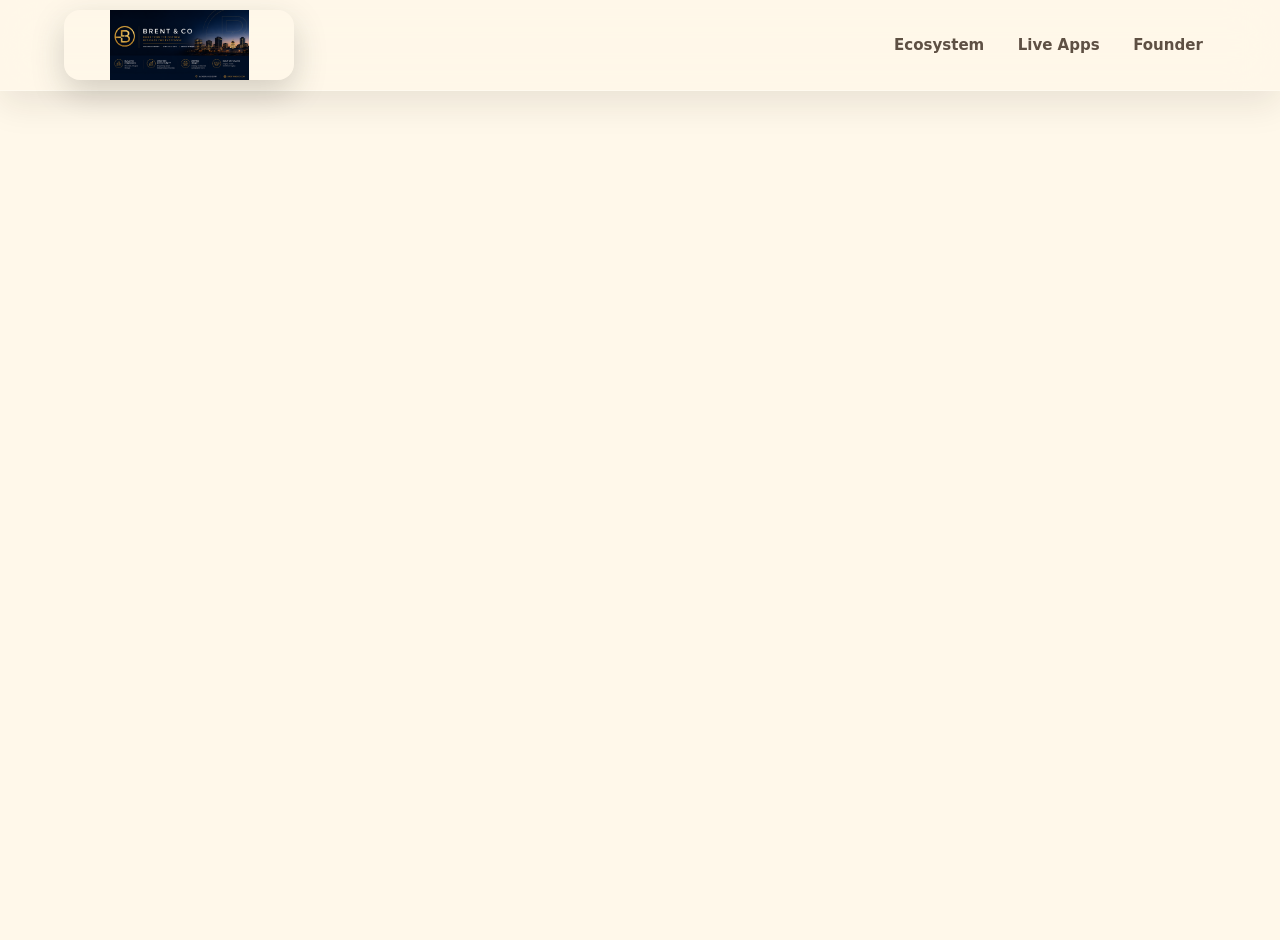
==== about.html @ 450861a6 "Add founder about page" ====
<!doctype html>
<html lang="en">
  <head>
    <meta charset="UTF-8" />
    <meta name="viewport" content="width=device-width, initial-scale=1.0" />
    <title>About Shalanda Brent | Brent & Co.</title>
    <meta name="description" content="Meet Shalanda Brent, Founder and CEO of Brent & Co." />
    <meta name="theme-color" content="#071426" />
    <link rel="icon" type="image/png" href="assets/brent-co-icon-192.png" />
    <link rel="apple-touch-icon" href="assets/brent-co-icon-192.png" />
    <link rel="stylesheet" href="styles.css" />
  </head>
  <body>
    <header class="site-header">
      <a class="brand" href="index.html#home" aria-label="Brent and Co home">
        <img src="assets/brent-co-horizontal.png" alt="Brent & Co." />
      </a>
      <nav aria-label="Main navigation">
        <a href="index.html#ecosystem">Ecosystem</a>
        <a href="index.html#apps">Live Apps</a>
        <a href="about.html#about-founder">Founder</a>
      </nav>
    </header>

    <main class="about-page">
      <section class="founder-profile reveal" id="about-founder" aria-labelledby="founder-title">
        <div class="founder-mark">
          <img src="assets/founder-shalanda-brent.png" alt="Shalanda Brent, Founder and CEO of Brent & Co." />
        </div>
        <div class="founder-copy">
          <p class="eyebrow">Founder &amp; CEO, Brent &amp; Co</p>
          <h2 id="founder-title">Shalanda Brent</h2>
          <h3>Veteran. Builder. Designer. Founder.</h3>
          <p>Shalanda Brent is a U.S. Army veteran, software developer, UX designer, and founder of Brent &amp; Co. She builds digital platforms that connect people to opportunity, creativity, and community through workforce development, music technology, and culinary education.</p>
          <p>Shalanda Brent is the founder and CEO of Brent &amp; Co, a venture studio focused on building practical technology that improves lives. A veteran, software developer, UX designer, and entrepreneur, she created Find The Beat, Let’s Cook Y’all, and Second Chance Careers to help people connect, create, learn, and grow. Her work combines technology, community, and real-world problem solving to create platforms that serve everyday people.</p>
          <blockquote>I built Brent &amp; Co because I know what it feels like to start over, rebuild, and create something from the ground up. These platforms were created for real people with real needs — people looking for work, people looking for creative connection, and people looking for community. I didn’t wait for permission. I built it. Now I’m focused on making sure it reaches the people it was built for.</blockquote>
          <div class="founder-badges" aria-label="Founder badges">
            <span>Founder</span>
            <span>Brent &amp; Co</span>
            <span>Verified</span>
          </div>
          <div class="founder-contact-list">
            <a href="mailto:shalanda.brent@gmail.com">shalanda.brent@gmail.com</a>
          </div>
        </div>
      </section>
    </main>
  </body>
</html>
---- styles.css ----
:root {
  --ink: #2c1a10;
  --cream: #fff7e8;
  --paper: rgba(255, 253, 247, 0.82);
  --muted: #78614c;
  --gold: #efbd5a;
  --orange: #f28a2e;
  --green: #2d8f69;
  --blue: #4e8fd7;
  --shadow: 0 28px 80px rgba(44, 26, 16, 0.18);
  --soft-shadow: 0 16px 42px rgba(44, 26, 16, 0.12);
  --radius: 34px;
}

* { box-sizing: border-box; }

html { scroll-behavior: smooth; }

body {
  margin: 0;
  min-width: 320px;
  overflow-x: hidden;
  color: var(--ink);
  background: #fff8ea;
  font-family: Inter, ui-sans-serif, system-ui, -apple-system, BlinkMacSystemFont, "Segoe UI", sans-serif;
}

a { color: inherit; text-decoration: none; }
img { display: block; max-width: 100%; }

.site-header {
  position: fixed;
  inset: 0 0 auto;
  z-index: 50;
  display: flex;
  align-items: center;
  justify-content: space-between;
  gap: 1rem;
  padding: 0.65rem clamp(1rem, 5vw, 4.5rem);
  background: rgba(255, 247, 232, 0.62);
  border-bottom: 1px solid rgba(255, 255, 255, 0.22);
  box-shadow: 0 12px 36px rgba(44, 26, 16, 0.1);
  backdrop-filter: blur(24px);
}

.brand {
  width: clamp(9.5rem, 18vw, 15.5rem);
  display: inline-flex;
  align-items: center;
}

.brand img {
  width: 100%;
  max-height: 4.35rem;
  object-fit: contain;
  border-radius: 16px;
  box-shadow: 0 12px 34px rgba(0, 0, 0, 0.18);
}

nav {
  display: flex;
  flex-wrap: wrap;
  justify-content: flex-end;
  gap: 0.45rem;
}

nav a {
  position: relative;
  padding: 0.58rem 0.82rem;
  border-radius: 999px;
  color: rgba(44, 26, 16, 0.76);
  font-size: 0.94rem;
  font-weight: 850;
  transition: color 180ms ease, background 180ms ease, transform 180ms ease;
}

nav a::after {
  content: "";
  position: absolute;
  left: 0.9rem;
  right: 0.9rem;
  bottom: 0.45rem;
  height: 2px;
  border-radius: 99px;
  background: var(--orange);
  transform: scaleX(0);
  transform-origin: left;
  transition: transform 180ms ease;
}

nav a:hover {
  color: var(--ink);
  background: rgba(255, 255, 255, 0.64);
  transform: translateY(-1px);
}

nav a:hover::after { transform: scaleX(1); }

.cinematic {
  min-height: 0;
  position: relative;
  isolation: isolate;
  display: grid;
  grid-template-columns: minmax(0, 0.86fr) minmax(20rem, 0.9fr);
  gap: clamp(1rem, 3vw, 2.4rem);
  align-items: center;
  margin: 1rem clamp(0.8rem, 3vw, 2.1rem) 0;
  padding: clamp(5.2rem, 8vw, 6.1rem) clamp(1rem, 4.4vw, 4.8rem) clamp(2rem, 5vw, 3.3rem);
  overflow: hidden;
  border: 1px solid rgba(255, 247, 232, 0.18);
  border-radius: 0 0 38px 38px;
  background:
    radial-gradient(circle at 18% 28%, rgba(239, 189, 90, 0.24), transparent 18rem),
    radial-gradient(circle at 72% 42%, rgba(255, 247, 232, 0.16), transparent 15rem),
    linear-gradient(125deg, #32170e 0%, #3a1730 38%, #113f22 100%);
  color: var(--cream);
  box-shadow: 0 26px 80px rgba(44, 26, 16, 0.24);
}

.ambient {
  position: absolute;
  width: 34rem;
  aspect-ratio: 1;
  z-index: -2;
  border-radius: 50%;
  filter: blur(26px);
  opacity: 0.62;
  animation: drift 14s ease-in-out infinite alternate;
}

.ambient-one {
  left: -12rem;
  top: 12%;
  background: radial-gradient(circle, rgba(242, 138, 46, 0.52), transparent 62%);
}

.ambient-two {
  right: -11rem;
  bottom: 4%;
  background: radial-gradient(circle, rgba(78, 143, 215, 0.42), transparent 62%);
  animation-delay: -5s;
}

.particle-field span {
  position: absolute;
  width: 0.42rem;
  aspect-ratio: 1;
  border-radius: 50%;
  background: rgba(255, 247, 232, 0.52);
  box-shadow: 0 0 24px rgba(255, 221, 150, 0.8);
  animation: particle 9s ease-in-out infinite;
}

.particle-field span:nth-child(1) { left: 18%; top: 30%; }
.particle-field span:nth-child(2) { left: 42%; top: 18%; animation-delay: -2s; }
.particle-field span:nth-child(3) { left: 78%; top: 28%; animation-delay: -4s; }
.particle-field span:nth-child(4) { left: 61%; top: 72%; animation-delay: -6s; }
.particle-field span:nth-child(5) { left: 25%; top: 82%; animation-delay: -1s; }

.logo-orbit {
  width: 4.35rem;
  flex: 0 0 auto;
  padding: 0.38rem;
  border: 1px solid rgba(255, 247, 232, 0.26);
  border-radius: 22px;
  background: rgba(255, 247, 232, 0.2);
  box-shadow: 0 18px 44px rgba(0, 0, 0, 0.2);
  animation: breathe 5s ease-in-out infinite;
}

.logo-orbit img {
  width: 100%;
  aspect-ratio: 1;
  object-fit: cover;
  border-radius: 18px;
}

.hero-kicker {
  display: flex;
  align-items: center;
  gap: 0.9rem;
  margin-bottom: 1.1rem;
}

.hero-kicker .eyebrow {
  margin-bottom: 0.25rem;
}

.hero-kicker span {
  display: block;
  color: rgba(255, 247, 232, 0.72);
  font-size: 0.94rem;
  font-weight: 850;
}

.hero-brand-lockup {
  width: min(100%, 36rem);
  margin: 0 0 1rem;
  border: 1px solid rgba(239, 189, 90, 0.24);
  border-radius: 24px;
  box-shadow: 0 24px 70px rgba(0, 0, 0, 0.26);
}

.banner-message {
  width: min(100%, 28rem);
  display: flex;
  align-items: center;
  gap: 0.75rem;
  margin-bottom: 1rem;
  padding: 0.62rem 0.76rem;
  border: 1px solid rgba(255, 247, 232, 0.17);
  border-radius: 22px;
  background: rgba(255, 247, 232, 0.1);
  box-shadow: inset 0 1px 0 rgba(255, 255, 255, 0.14);
}

.banner-message img {
  width: 2.45rem;
  aspect-ratio: 1;
  object-fit: cover;
  border-radius: 14px;
}

.banner-message p {
  margin: 0;
  color: rgba(255, 247, 232, 0.86);
  font-family: Georgia, "Times New Roman", serif;
  font-size: 1.12rem;
}

.eyebrow {
  margin: 0 0 0.8rem;
  color: var(--gold);
  font-size: 0.76rem;
  font-weight: 950;
  letter-spacing: 0.16em;
  text-transform: uppercase;
}

h1, h2, h3 {
  margin: 0;
  font-family: Georgia, "Times New Roman", serif;
  font-weight: 400;
  letter-spacing: 0;
}

h1 {
  max-width: 690px;
  font-size: clamp(2.35rem, 4.1vw, 4.15rem);
  line-height: 0.96;
}

h2 {
  font-size: clamp(2.55rem, 4.4vw, 3.55rem);
  line-height: 0.98;
}

.hero-story > p:not(.eyebrow),
.chapter-copy p,
.river-copy p,
.section-heading p {
  color: rgba(255, 247, 232, 0.78);
  line-height: 1.62;
}

.hero-story > p:not(.eyebrow) {
  max-width: 34rem;
  margin: 0.85rem 0 0;
  font-size: 1.08rem;
}

.actions {
  display: flex;
  flex-wrap: wrap;
  gap: 0.85rem;
  margin-top: 1.6rem;
}

.button {
  min-height: 3.05rem;
  display: inline-flex;
  align-items: center;
  justify-content: center;
  padding: 0 1.15rem;
  border: 1px solid rgba(255, 255, 255, 0.14);
  border-radius: 999px;
  background: linear-gradient(180deg, #ffd979, #f0ad46);
  color: var(--ink);
  font-weight: 900;
  box-shadow: 0 14px 34px rgba(239, 173, 70, 0.24);
  transition: transform 180ms ease, box-shadow 180ms ease, background 180ms ease;
}

.button.secondary {
  background: rgba(255, 247, 232, 0.12);
  color: var(--cream);
  box-shadow: none;
}

.button:hover {
  transform: translateY(-2px);
  box-shadow: 0 18px 44px rgba(239, 173, 70, 0.28);
}

.hero-previews {
  min-height: 0;
  display: grid;
  grid-template-columns: repeat(2, minmax(0, 1fr));
  gap: 0.8rem;
  position: relative;
}

.preview-card {
  position: relative;
  width: 100%;
  min-height: 11.25rem;
  display: grid;
  align-content: start;
  padding: 0.82rem;
  border: 1px solid rgba(255, 247, 232, 0.16);
  border-radius: 26px;
  background: rgba(255, 247, 232, 0.12);
  background-position: center;
  background-size: cover;
  box-shadow: 0 18px 48px rgba(0, 0, 0, 0.2);
  backdrop-filter: blur(22px);
  overflow: hidden;
  transition: transform 180ms ease, box-shadow 180ms ease;
}

.preview-card::before {
  content: "";
  position: absolute;
  inset: 0;
  background:
    linear-gradient(180deg, rgba(44, 26, 16, 0.4), rgba(44, 26, 16, 0.78)),
    var(--preview-image);
  background-position: center;
  background-size: cover;
  z-index: -1;
  transform: scale(1.03);
}

.preview-card:hover {
  transform: translateY(-6px) scale(1.01);
  box-shadow: 0 34px 86px rgba(0, 0, 0, 0.3);
}

.preview-card img {
  position: relative;
  width: 3.55rem;
  height: 3.55rem;
  object-fit: cover;
  border: 6px solid rgba(255, 247, 232, 0.8);
  border-radius: 20px;
  background: var(--cream);
}

.preview-card span {
  position: relative;
  display: block;
  margin-top: 0.75rem;
  color: var(--gold);
  font-size: 0.74rem;
  font-weight: 950;
  letter-spacing: 0.12em;
  text-transform: uppercase;
}

.preview-card strong {
  position: relative;
  display: block;
  margin-top: 0.35rem;
  font-family: Georgia, "Times New Roman", serif;
  font-size: 1.32rem;
  font-weight: 400;
}

.preview-card p {
  position: relative;
  margin: 0.45rem 0 0;
  color: rgba(255, 247, 232, 0.78);
  font-size: 0.84rem;
  line-height: 1.5;
}

.preview-card em {
  position: relative;
  align-self: end;
  margin-top: 0.75rem;
  color: var(--cream);
  font-size: 0.78rem;
  font-style: normal;
  font-weight: 950;
}

.preview-ftb,
.preview-cook,
.preview-career {
  inset: auto;
}

.preview-ftb { --preview-image: url("assets/editorial-music-collab.jpg"); }
.preview-cook { --preview-image: url("assets/editorial-cooking-hero.jpg"); }
.preview-career { --preview-image: url("assets/editorial-career-support.jpg"); }

.brand-showcase-card {
  grid-column: 1 / -1;
  display: grid;
  place-items: center;
  padding: 1rem;
  border: 1px solid rgba(239, 189, 90, 0.24);
  border-radius: 30px;
  background:
    radial-gradient(circle at 50% 20%, rgba(239, 189, 90, 0.18), transparent 16rem),
    rgba(2, 17, 35, 0.62);
  box-shadow: 0 24px 70px rgba(0, 0, 0, 0.26);
}

.brand-showcase-card img {
  width: min(100%, 22rem);
  max-height: 14rem;
  object-fit: contain;
  border-radius: 24px;
}

.scroll-cue {
  position: absolute;
  left: 50%;
  bottom: 0.85rem;
  display: inline-flex;
  align-items: center;
  gap: 0.55rem;
  transform: translateX(-50%);
  color: rgba(255, 247, 232, 0.72);
  font-size: 0.86rem;
  font-weight: 800;
}

.scroll-cue span {
  width: 0.72rem;
  height: 1.8rem;
  border: 1px solid rgba(255, 247, 232, 0.5);
  border-radius: 999px;
}

.chapter,
.ecosystem-river,
.live-apps {
  position: relative;
  padding: 5rem clamp(1rem, 6vw, 6rem);
}

.find-chapter {
  display: grid;
  grid-template-columns: minmax(0, 0.86fr) minmax(18rem, 0.74fr);
  gap: clamp(2rem, 6vw, 5rem);
  align-items: center;
  background:
    radial-gradient(circle at 78% 28%, rgba(242, 138, 46, 0.22), transparent 20rem),
    linear-gradient(135deg, #130e0b, #2b160f 54%, #51210e);
  color: var(--cream);
}

.find-chapter::before,
.ecosystem-river::before,
.live-apps::before {
  content: "";
  position: absolute;
  inset: -3rem 0 auto;
  height: 7rem;
  border-radius: 0 0 50% 50%;
  background: inherit;
  z-index: 0;
  pointer-events: none;
}

.chapter-copy,
.music-visual,
.river-panel,
.section-heading,
.app-links {
  position: relative;
  z-index: 1;
}

.music-visual {
  min-height: 26rem;
}

.artist-card {
  position: absolute;
  border: 1px solid rgba(255, 247, 232, 0.14);
  border-radius: 30px;
  background: rgba(255, 247, 232, 0.1);
  box-shadow: 0 24px 70px rgba(0, 0, 0, 0.28);
  backdrop-filter: blur(20px);
}

.artist-card.main {
  width: min(22rem, 88vw);
  padding: 1.2rem;
  left: 8%;
  top: 2rem;
}

.artist-card.main img {
  width: 5rem;
  border-radius: 20px;
  background: var(--cream);
}

.artist-card.main strong,
.artist-card.main span {
  display: block;
  margin-top: 0.8rem;
}

.artist-card.main strong {
  font-family: Georgia, "Times New Roman", serif;
  font-size: 2rem;
  font-weight: 400;
}

.artist-card.small {
  padding: 0.8rem 1rem;
  color: var(--cream);
  font-weight: 850;
}

.artist-card.one { right: 5%; top: 1rem; }
.artist-card.two { right: 16%; bottom: 4rem; }

.waveform {
  position: absolute;
  left: 2rem;
  right: 2rem;
  bottom: 1rem;
  display: flex;
  align-items: end;
  gap: 0.55rem;
  height: 5rem;
}

.waveform i {
  width: 100%;
  border-radius: 999px;
  background: linear-gradient(180deg, #ffbc68, #f28a2e);
  animation: equalize 1.8s ease-in-out infinite alternate;
}

.waveform i:nth-child(1) { height: 38%; }
.waveform i:nth-child(2) { height: 70%; animation-delay: -0.4s; }
.waveform i:nth-child(3) { height: 48%; animation-delay: -0.9s; }
.waveform i:nth-child(4) { height: 86%; animation-delay: -0.2s; }
.waveform i:nth-child(5) { height: 56%; animation-delay: -0.7s; }
.waveform i:nth-child(6) { height: 76%; animation-delay: -1.1s; }
.waveform i:nth-child(7) { height: 42%; animation-delay: -0.5s; }

.ecosystem-river {
  display: grid;
  gap: 2rem;
  background: #fff8ea;
}

.river-panel {
  min-height: 26rem;
  display: grid;
  grid-template-columns: minmax(0, 0.8fr) minmax(18rem, 0.72fr);
  gap: clamp(1.5rem, 5vw, 4rem);
  align-items: center;
  padding: clamp(1.3rem, 4vw, 3.25rem);
  border-radius: 42px;
  box-shadow: var(--shadow);
  overflow: hidden;
}

.river-panel:nth-child(even) {
  grid-template-columns: minmax(18rem, 0.72fr) minmax(0, 0.8fr);
}

.river-copy p {
  color: rgba(44, 26, 16, 0.72);
}

.cook-panel {
  background:
    radial-gradient(circle at 78% 22%, rgba(239, 189, 90, 0.32), transparent 20rem),
    linear-gradient(135deg, #fff3cb, #fffdf7);
}

.career-panel {
  background:
    radial-gradient(circle at 20% 22%, rgba(78, 143, 215, 0.22), transparent 18rem),
    linear-gradient(135deg, #ecf9f2, #f8fff8);
}

.recipe-float,
.roadmap,
.compass-visual {
  border: 1px solid rgba(255, 255, 255, 0.72);
  border-radius: 34px;
  background: rgba(255, 255, 255, 0.62);
  box-shadow: var(--soft-shadow);
}

.recipe-float {
  display: grid;
  gap: 0.8rem;
  padding: 1rem;
  transform: rotate(2deg);
}

.recipe-float img {
  width: 100%;
  aspect-ratio: 16 / 10;
  object-fit: cover;
  border-radius: 24px;
}

.recipe-float strong {
  font-family: Georgia, "Times New Roman", serif;
  font-size: 2rem;
  font-weight: 400;
}

.roadmap {
  display: grid;
  gap: 0.75rem;
  padding: 1rem;
}

.roadmap span {
  padding: 1rem;
  border-radius: 18px;
  background: rgba(45, 143, 105, 0.1);
  font-weight: 900;
}

.roadmap .done {
  background: rgba(45, 143, 105, 0.22);
}

.compass-visual {
  position: relative;
  min-height: 20rem;
  display: grid;
  place-items: center;
  border-radius: 50%;
}

.compass-visual img {
  width: 9rem;
  aspect-ratio: 1;
  object-fit: cover;
  border: 8px solid rgba(255, 255, 255, 0.8);
  border-radius: 50%;
}

.compass-visual span {
  position: absolute;
  color: #244563;
  font-weight: 950;
}

.compass-visual span:nth-of-type(1) { top: 1.2rem; }
.compass-visual span:nth-of-type(2) { right: 1.2rem; }
.compass-visual span:nth-of-type(3) { bottom: 1.2rem; }
.compass-visual span:nth-of-type(4) { left: 1.2rem; }

.live-apps {
  background:
    radial-gradient(circle at 18% 16%, rgba(239, 189, 90, 0.18), transparent 24rem),
    #fffdf7;
}

.anchor-target {
  position: absolute;
  top: -5.5rem;
}

.live-apps .section-heading {
  max-width: 58rem;
  margin-bottom: 2rem;
}

.live-apps .section-heading p,
.live-apps .section-heading h2 {
  color: var(--ink);
}

.app-links {
  display: grid;
  grid-template-columns: repeat(4, minmax(0, 1fr));
  gap: 1rem;
}

.live-link {
  display: grid;
  gap: 0.65rem;
  padding: 1rem;
  border-radius: 28px;
  background: var(--paper);
  box-shadow: var(--soft-shadow);
  transition: transform 180ms ease, box-shadow 180ms ease;
}

.live-link:hover {
  transform: translateY(-5px);
  box-shadow: var(--shadow);
}

.live-link img {
  width: 4rem;
  height: 4rem;
  object-fit: cover;
  border-radius: 18px;
}

.live-link strong {
  font-family: Georgia, "Times New Roman", serif;
  font-size: 1.5rem;
  font-weight: 400;
}

.live-link span {
  color: var(--muted);
  line-height: 1.45;
}

.about-page {
  min-height: 100vh;
  padding: 8rem max(1.25rem, 5vw) 5rem;
  background:
    radial-gradient(circle at 18% 12%, rgba(242, 196, 91, 0.18), transparent 34%),
    radial-gradient(circle at 82% 6%, rgba(34, 81, 137, 0.28), transparent 32%),
    var(--deep-blue);
}

.about-page .founder-profile {
  max-width: var(--container);
  margin: 0 auto;
}

.founder-profile {
  display: grid;
  grid-template-columns: minmax(14rem, 22rem) minmax(0, 1fr);
  align-items: center;
  gap: clamp(1rem, 3vw, 2rem);
  width: min(1080px, calc(100% - 2rem));
  margin: 0 auto 2rem;
  padding: clamp(1rem, 3vw, 1.5rem);
  border: 1px solid rgba(255, 247, 232, 0.2);
  border-radius: 34px;
  background: linear-gradient(135deg, rgba(44, 26, 16, 0.92), rgba(95, 50, 35, 0.86));
  box-shadow: 0 28px 70px rgba(0, 0, 0, 0.22);
}

.founder-mark {
  width: 100%;
  max-width: 21rem;
  aspect-ratio: 4 / 5;
  display: grid;
  place-items: center;
  border-radius: 30px;
  background: rgba(255, 247, 232, 0.92);
  box-shadow: 0 18px 40px rgba(0, 0, 0, 0.2);
  overflow: hidden;
}

.founder-mark img {
  width: 100%;
  height: 100%;
  object-fit: cover;
}

.founder-copy h2 {
  margin: 0.15rem 0 0.4rem;
  font-family: Georgia, "Times New Roman", serif;
  font-size: clamp(2rem, 5vw, 4rem);
  line-height: 0.95;
  color: var(--cream);
}

.founder-copy h3 {
  margin: 0 0 0.75rem;
  color: #f2c45b;
  font-size: clamp(1.1rem, 2.5vw, 1.7rem);
}

.founder-copy p:not(.eyebrow) {
  max-width: 48rem;
  margin: 0 0 0.75rem;
  color: rgba(255, 247, 232, 0.75);
  line-height: 1.6;
}

.founder-copy blockquote {
  max-width: 50rem;
  margin: 1rem 0 0;
  padding: 1rem 1.1rem;
  border-left: 4px solid #f2c45b;
  border-radius: 0 18px 18px 0;
  background: rgba(255, 247, 232, 0.08);
  color: rgba(255, 247, 232, 0.9);
  font-size: 1rem;
  line-height: 1.65;
}

.founder-badges {
  display: flex;
  flex-wrap: wrap;
  gap: 0.5rem;
  margin-top: 0.85rem;
}

.founder-badges span {
  border-radius: 999px;
  padding: 0.42rem 0.7rem;
  background: rgba(255, 247, 232, 0.18);
  color: var(--cream);
  font-weight: 900;
  font-size: 0.78rem;
}

.founder-contact-list {
  display: flex;
  flex-wrap: wrap;
  gap: 0.55rem;
  margin-top: 0.8rem;
}

.founder-contact-list a {
  color: rgba(255, 247, 232, 0.82);
  font-size: 0.9rem;
  font-weight: 800;
}

.identity-foundation {
  display: grid;
  grid-template-columns: minmax(0, 1fr) minmax(260px, 0.55fr);
  gap: clamp(1rem, 3vw, 1.5rem);
  width: min(1080px, calc(100% - 2rem));
  margin: 0 auto 2rem;
  padding: clamp(1.25rem, 4vw, 2rem);
  border: 1px solid rgba(95, 74, 63, 0.12);
  border-radius: 34px;
  background:
    radial-gradient(circle at 8% 0%, rgba(239, 189, 90, 0.22), transparent 18rem),
    #fff8ec;
  box-shadow: 0 22px 58px rgba(43, 26, 18, 0.1);
}

.identity-foundation h2 {
  margin: 0.15rem 0 0.55rem;
  color: #2b1a12;
  font-family: Georgia, "Times New Roman", serif;
  font-size: clamp(2rem, 5vw, 4rem);
  line-height: 0.98;
}

.identity-foundation p:not(.eyebrow) {
  max-width: 46rem;
  color: #5f4a3f;
  line-height: 1.6;
}

.identity-card {
  display: grid;
  gap: 0.75rem;
  align-content: center;
  padding: 1rem;
  border: 1px solid #e7d8bf;
  border-radius: 26px;
  background: #fffaf3;
}

.identity-avatar {
  width: 4.5rem;
  aspect-ratio: 1;
  display: grid;
  place-items: center;
  border: 3px solid #e7d8bf;
  border-radius: 50%;
  color: #2b1a12;
  background:
    radial-gradient(circle at 28% 24%, rgba(239, 189, 90, 0.46), transparent 38%),
    #fff8ec;
  font-family: Georgia, "Times New Roman", serif;
  font-size: 1.4rem;
  font-weight: 900;
  overflow: hidden;
}

.identity-avatar img {
  width: 100%;
  height: 100%;
  object-fit: cover;
}

.identity-card strong {
  color: #2b1a12;
  font-size: 1.35rem;
}

.identity-card span,
.auth-buttons button,
.auth-buttons a {
  color: #5f4a3f;
}

.auth-buttons {
  grid-column: 1 / -1;
  display: grid;
  grid-template-columns: repeat(4, minmax(150px, 1fr));
  gap: 0.75rem;
}

.auth-buttons button,
.auth-buttons a {
  min-height: 3rem;
  border: 1px solid #e7d8bf;
  border-radius: 999px;
  background: #fffaf3;
  font-weight: 900;
  display: inline-flex;
  align-items: center;
  justify-content: center;
  text-decoration: none;
}

.auth-buttons button {
  cursor: not-allowed;
  opacity: 0.72;
}

.homage {
  padding: 2.5rem 1rem 4.5rem;
  text-align: center;
  background:
    radial-gradient(circle at 50% 0%, rgba(239, 189, 90, 0.24), transparent 18rem),
    #fffdf7;
}

.homage p {
  width: min(48rem, 100%);
  margin: 0 auto;
  padding: 1.6rem;
  border-radius: 34px;
  background: rgba(255, 247, 232, 0.74);
  box-shadow: var(--soft-shadow);
  color: var(--ink);
  font-family: Georgia, "Times New Roman", serif;
  font-size: 2.65rem;
  line-height: 1;
}

.site-footer {
  display: grid;
  grid-template-columns: minmax(0, 0.9fr) minmax(18rem, 0.8fr);
  gap: 2rem;
  padding: 3.5rem clamp(1rem, 6vw, 6rem);
  background: #2c1a10;
  color: var(--cream);
}

.footer-mark {
  display: flex;
  gap: 1rem;
  align-items: center;
}

.footer-mark img {
  width: 5.5rem;
  aspect-ratio: 1;
  object-fit: cover;
  border-radius: 22px;
}

.footer-mark strong {
  display: block;
  font-family: Georgia, "Times New Roman", serif;
  font-size: 2.65rem;
  font-weight: 400;
}

.footer-mark span,
.site-footer p {
  color: rgba(255, 247, 232, 0.68);
}

.newsletter {
  display: grid;
  gap: 0.75rem;
}

.newsletter label {
  font-weight: 900;
}

.newsletter div {
  display: flex;
  gap: 0.65rem;
}

.newsletter input {
  width: 100%;
  min-height: 3.05rem;
  padding: 0 1rem;
  border: 1px solid rgba(255, 247, 232, 0.18);
  border-radius: 999px;
  background: rgba(255, 247, 232, 0.1);
  color: var(--cream);
}

.footer-links {
  grid-column: 1 / -1;
  display: flex;
  flex-wrap: wrap;
  gap: 0.65rem;
}

.footer-links a {
  padding: 0.75rem 1rem;
  border: 1px solid rgba(255, 247, 232, 0.16);
  border-radius: 999px;
  color: rgba(255, 247, 232, 0.86);
  font-weight: 850;
}

.ecosystem-dock {
  grid-column: 1 / -1;
  display: flex;
  flex-wrap: wrap;
  gap: 0.85rem;
}

.ecosystem-dock a {
  width: 4rem;
  aspect-ratio: 1;
  display: grid;
  place-items: center;
  border: 1px solid rgba(255, 247, 232, 0.18);
  border-radius: 18px;
  background: rgba(255, 247, 232, 0.12);
  color: var(--cream);
  font-size: 0.76rem;
  font-weight: 950;
  box-shadow: 0 12px 28px rgba(0, 0, 0, 0.16);
  transition: transform 180ms ease, background 180ms ease, box-shadow 180ms ease;
}

.ecosystem-dock a:hover {
  transform: translateY(-3px);
  background: rgba(255, 247, 232, 0.22);
  box-shadow: 0 18px 38px rgba(0, 0, 0, 0.2);
}

.ecosystem-dock a:nth-child(2) { background: rgba(239, 189, 90, 0.34); }
.ecosystem-dock a:nth-child(3) { background: rgba(242, 138, 46, 0.36); }
.ecosystem-dock a:nth-child(4) { background: rgba(78, 143, 215, 0.34); }
.ecosystem-dock a:nth-child(5) { background: rgba(45, 143, 105, 0.34); }

.site-footer p {
  grid-column: 1 / -1;
  margin: 0;
}

.reveal {
  opacity: 0;
  transform: translateY(22px);
  transition: opacity 700ms ease, transform 700ms ease;
}

.reveal.is-visible {
  opacity: 1;
  transform: translateY(0);
}

@keyframes drift {
  from { transform: translate3d(0, 0, 0) scale(1); }
  to { transform: translate3d(2rem, -1rem, 0) scale(1.06); }
}

@keyframes breathe {
  0%, 100% { transform: scale(1); box-shadow: 0 26px 70px rgba(0, 0, 0, 0.25); }
  50% { transform: scale(1.025); box-shadow: 0 34px 90px rgba(239, 189, 90, 0.22); }
}

@keyframes particle {
  0%, 100% { transform: translate3d(0, 0, 0); opacity: 0.35; }
  50% { transform: translate3d(0.7rem, -1.1rem, 0); opacity: 0.9; }
}

@keyframes equalize {
  from { transform: scaleY(0.72); }
  to { transform: scaleY(1.12); }
}

@media (max-width: 1120px) {
  .cinematic,
  .find-chapter,
  .river-panel,
  .river-panel:nth-child(even),
  .site-footer {
    grid-template-columns: 1fr;
  }

  .hero-previews {
    min-height: 0;
  }

  .app-links {
    grid-template-columns: repeat(2, minmax(0, 1fr));
  }
}

@media (max-width: 720px) {
  .site-header {
    position: sticky;
    align-items: flex-start;
    flex-direction: column;
  }

  .brand { width: min(13rem, 62vw); }
  nav { justify-content: flex-start; }
  nav a { padding: 0.56rem 0.72rem; }

  .cinematic {
    min-height: auto;
    margin: 0;
    padding: 1.35rem 1rem 2.35rem;
    border-radius: 0 0 28px 28px;
  }

  h1 { font-size: 2.45rem; }
  h2 { font-size: 2.3rem; }

  .hero-kicker {
    align-items: flex-start;
    margin-bottom: 0.95rem;
  }

  .logo-orbit { width: 3.75rem; }

  .banner-message {
    width: 100%;
    margin-bottom: 0.9rem;
  }

  .hero-previews {
    grid-template-columns: 1fr;
    gap: 0.9rem;
  }

  .preview-card {
    position: static;
    width: 100%;
  }

  .scroll-cue { display: none; }

  .chapter,
  .ecosystem-river,
  .live-apps {
    padding: 3.5rem 1rem;
  }

  .music-visual {
    min-height: 20rem;
  }

  .artist-card.main {
    left: 0;
  }

  .river-panel {
    min-height: 0;
    padding: 1rem;
    border-radius: 30px;
  }

  .app-links {
    grid-template-columns: 1fr;
  }

  .founder-profile {
    grid-template-columns: 1fr;
    text-align: center;
  }

  .identity-foundation,
  .auth-buttons {
    grid-template-columns: 1fr;
  }

  .identity-avatar {
    margin: 0 auto;
  }

  .founder-mark {
    margin: 0 auto;
  }

  .founder-badges {
    justify-content: center;
  }

  .homage p {
    font-size: 2rem;
  }

  .newsletter div,
  .actions {
    flex-direction: column;
  }

  .button,
  .newsletter button {
    width: 100%;
  }
}

@media (prefers-reduced-motion: reduce) {
  *,
  *::before,
  *::after {
    scroll-behavior: auto !important;
    transition-duration: 0.01ms !important;
    animation-duration: 0.01ms !important;
  }
}
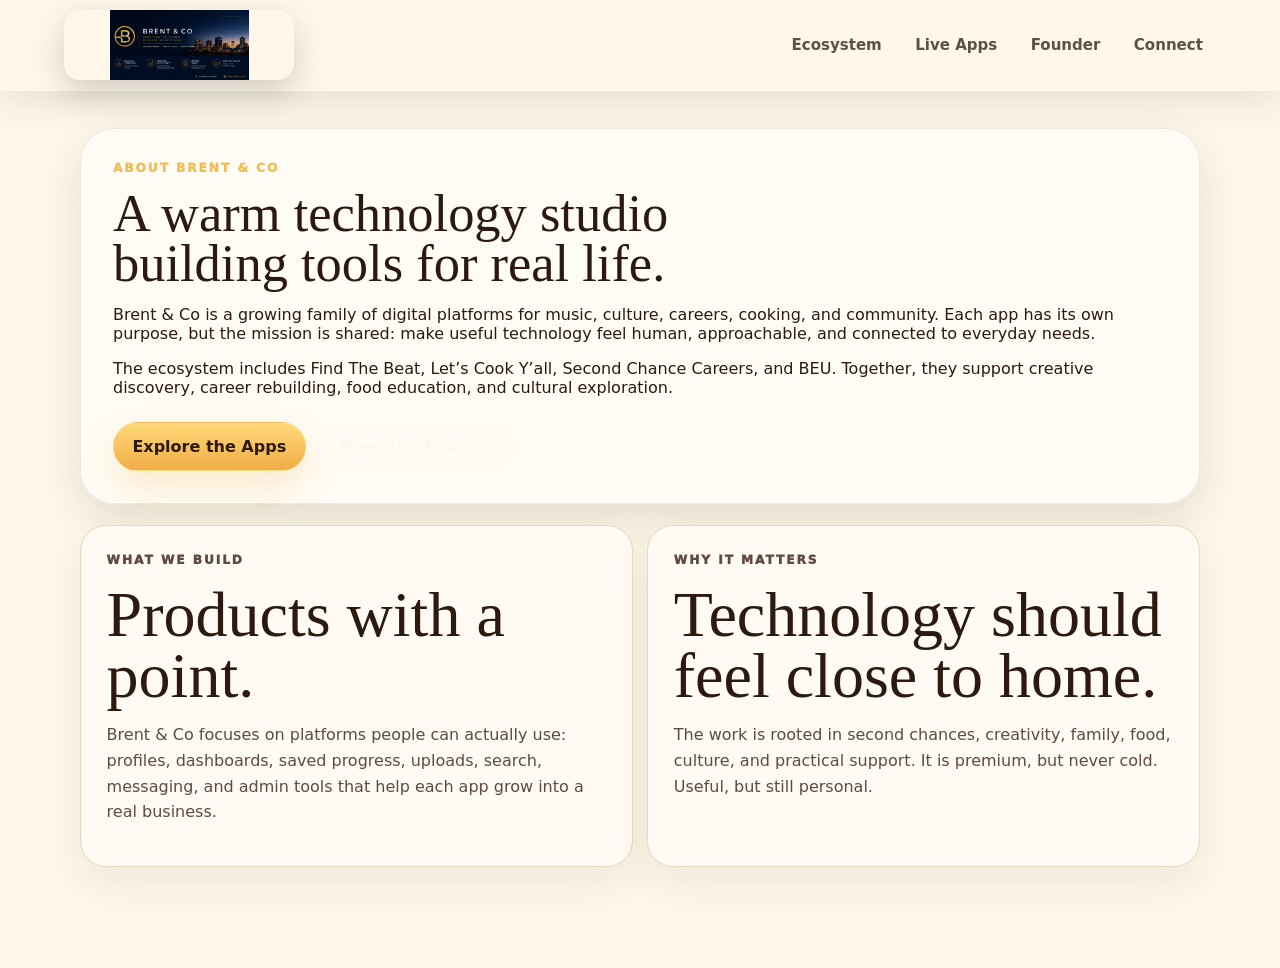
==== commit 6c396298: "Clean up Brent and Co founder copy" ====
--- a/about.html
+++ b/about.html
@@ -3,8 +3,8 @@
   <head>
     <meta charset="UTF-8" />
     <meta name="viewport" content="width=device-width, initial-scale=1.0" />
-    <title>About Shalanda Brent | Brent & Co.</title>
-    <meta name="description" content="Meet Shalanda Brent, Founder and CEO of Brent & Co." />
+    <title>About Brent & Co.</title>
+    <meta name="description" content="Brent & Co is a venture studio building practical technology for culture, creativity, careers, cooking, and community." />
     <meta name="theme-color" content="#071426" />
     <link rel="icon" type="image/png" href="assets/brent-co-icon-192.png" />
     <link rel="apple-touch-icon" href="assets/brent-co-icon-192.png" />
@@ -18,32 +18,45 @@
       <nav aria-label="Main navigation">
         <a href="index.html#ecosystem">Ecosystem</a>
         <a href="index.html#apps">Live Apps</a>
-        <a href="about.html#about-founder">Founder</a>
+        <a href="founder.html">Founder</a>
+        <a href="index.html#footer">Connect</a>
       </nav>
     </header>
 
     <main class="about-page">
-      <section class="founder-profile reveal" id="about-founder" aria-labelledby="founder-title">
-        <div class="founder-mark">
-          <img src="assets/founder-shalanda-brent.png" alt="Shalanda Brent, Founder and CEO of Brent & Co." />
-        </div>
-        <div class="founder-copy">
-          <p class="eyebrow">Founder &amp; CEO, Brent &amp; Co</p>
-          <h2 id="founder-title">Shalanda Brent</h2>
-          <h3>Veteran. Builder. Designer. Founder.</h3>
-          <p>Shalanda Brent is a U.S. Army veteran, software developer, UX designer, and founder of Brent &amp; Co. She builds digital platforms that connect people to opportunity, creativity, and community through workforce development, music technology, and culinary education.</p>
-          <p>Shalanda Brent is the founder and CEO of Brent &amp; Co, a venture studio focused on building practical technology that improves lives. A veteran, software developer, UX designer, and entrepreneur, she created Find The Beat, Let’s Cook Y’all, and Second Chance Careers to help people connect, create, learn, and grow. Her work combines technology, community, and real-world problem solving to create platforms that serve everyday people.</p>
-          <blockquote>I built Brent &amp; Co because I know what it feels like to start over, rebuild, and create something from the ground up. These platforms were created for real people with real needs — people looking for work, people looking for creative connection, and people looking for community. I didn’t wait for permission. I built it. Now I’m focused on making sure it reaches the people it was built for.</blockquote>
-          <div class="founder-badges" aria-label="Founder badges">
-            <span>Founder</span>
-            <span>Brent &amp; Co</span>
-            <span>Verified</span>
-          </div>
-          <div class="founder-contact-list">
-            <a href="mailto:shalanda.brent@gmail.com">shalanda.brent@gmail.com</a>
-          </div>
+      <section class="founder-section reveal" aria-labelledby="about-title">
+        <p class="eyebrow">About Brent &amp; Co</p>
+        <h1 id="about-title">A warm technology studio building tools for real life.</h1>
+        <p>Brent &amp; Co is a growing family of digital platforms for music, culture, careers, cooking, and community. Each app has its own purpose, but the mission is shared: make useful technology feel human, approachable, and connected to everyday needs.</p>
+        <p>The ecosystem includes Find The Beat, Let’s Cook Y’all, Second Chance Careers, and BEU. Together, they support creative discovery, career rebuilding, food education, and cultural exploration.</p>
+        <div class="actions">
+          <a class="button" href="index.html#apps">Explore the Apps</a>
+          <a class="button secondary" href="founder.html">Meet the Founder</a>
         </div>
       </section>
+
+      <section class="founder-split reveal" aria-label="Brent and Co mission">
+        <article>
+          <p class="eyebrow">What we build</p>
+          <h2>Products with a point.</h2>
+          <p>Brent &amp; Co focuses on platforms people can actually use: profiles, dashboards, saved progress, uploads, search, messaging, and admin tools that help each app grow into a real business.</p>
+        </article>
+        <article>
+          <p class="eyebrow">Why it matters</p>
+          <h2>Technology should feel close to home.</h2>
+          <p>The work is rooted in second chances, creativity, family, food, culture, and practical support. It is premium, but never cold. Useful, but still personal.</p>
+        </article>
+      </section>
     </main>
+
+    <script>
+      const observer = new IntersectionObserver((entries) => {
+        entries.forEach((entry) => {
+          if (entry.isIntersecting) entry.target.classList.add("is-visible");
+        });
+      }, { threshold: 0.18 });
+
+      document.querySelectorAll(".reveal").forEach((item) => observer.observe(item));
+    </script>
   </body>
 </html>
--- a/styles.css
+++ b/styles.css
@@ -836,6 +836,257 @@
   font-weight: 800;
 }
 
+.founder-page {
+  min-height: 100vh;
+  padding: 7.5rem clamp(1rem, 4vw, 4rem) 4rem;
+  background:
+    radial-gradient(circle at 16% 6%, rgba(239, 189, 90, 0.2), transparent 20rem),
+    radial-gradient(circle at 84% 12%, rgba(78, 143, 215, 0.22), transparent 24rem),
+    linear-gradient(180deg, #071426 0%, #10233b 34%, #fff8ea 34%, #fff8ea 100%);
+}
+
+.founder-hero {
+  width: min(1120px, 100%);
+  margin: 0 auto 1.3rem;
+  display: grid;
+  grid-template-columns: minmax(16rem, 0.78fr) minmax(0, 1.22fr);
+  gap: clamp(1rem, 4vw, 2.4rem);
+  align-items: center;
+  padding: clamp(1rem, 4vw, 2rem);
+  border: 1px solid rgba(239, 189, 90, 0.25);
+  border-radius: 38px;
+  background:
+    radial-gradient(circle at 12% 10%, rgba(239, 189, 90, 0.24), transparent 18rem),
+    rgba(5, 16, 31, 0.9);
+  box-shadow: 0 28px 80px rgba(0, 0, 0, 0.28);
+  color: var(--cream);
+}
+
+.founder-portrait-card {
+  position: relative;
+  border-radius: 32px;
+  overflow: hidden;
+  background: rgba(255, 247, 232, 0.92);
+  box-shadow: 0 20px 60px rgba(0, 0, 0, 0.28);
+}
+
+.founder-portrait-card > img {
+  width: 100%;
+  aspect-ratio: 4 / 5;
+  object-fit: cover;
+}
+
+.founder-seal {
+  position: absolute;
+  left: 1rem;
+  right: 1rem;
+  bottom: 1rem;
+  display: flex;
+  align-items: center;
+  gap: 0.65rem;
+  padding: 0.62rem 0.75rem;
+  border: 1px solid rgba(239, 189, 90, 0.35);
+  border-radius: 22px;
+  background: rgba(7, 20, 38, 0.82);
+  color: var(--cream);
+  backdrop-filter: blur(16px);
+}
+
+.founder-seal img {
+  width: 2.8rem;
+  aspect-ratio: 1;
+  object-fit: cover;
+  border-radius: 50%;
+}
+
+.founder-seal span {
+  font-weight: 900;
+}
+
+.founder-hero-copy h1,
+.founder-statement h2,
+.founder-section h2,
+.founder-split h2 {
+  margin: 0 0 0.75rem;
+  font-family: Georgia, "Times New Roman", serif;
+  line-height: 0.96;
+}
+
+.founder-hero-copy h1 {
+  font-size: clamp(3rem, 8vw, 6.5rem);
+}
+
+.founder-hero-copy h2 {
+  margin: 0 0 1rem;
+  color: var(--gold);
+  font-size: clamp(1.2rem, 3vw, 2rem);
+}
+
+.founder-hero-copy p {
+  max-width: 48rem;
+  color: rgba(255, 247, 232, 0.78);
+  line-height: 1.65;
+}
+
+.founder-statement,
+.founder-section,
+.founder-split {
+  width: min(1120px, 100%);
+  margin: 0 auto 1.3rem;
+}
+
+.founder-statement {
+  padding: clamp(1.25rem, 4vw, 2.4rem);
+  border-radius: 34px;
+  background:
+    radial-gradient(circle at 10% 0%, rgba(239, 189, 90, 0.22), transparent 18rem),
+    #fffdf7;
+  box-shadow: var(--soft-shadow);
+}
+
+.founder-statement h2,
+.founder-section h2,
+.founder-split h2 {
+  color: var(--ink);
+  font-size: clamp(2rem, 5vw, 4rem);
+}
+
+.founder-statement blockquote {
+  margin: 0;
+  padding: 1rem 0 0 1.1rem;
+  border-left: 4px solid var(--gold);
+  color: #5f4a3f;
+  font-family: Georgia, "Times New Roman", serif;
+  font-size: clamp(1.2rem, 2.6vw, 1.8rem);
+  line-height: 1.45;
+}
+
+.founder-section {
+  padding: clamp(1.15rem, 3vw, 2rem);
+  border: 1px solid rgba(95, 74, 63, 0.1);
+  border-radius: 34px;
+  background: rgba(255, 253, 247, 0.86);
+  box-shadow: var(--soft-shadow);
+}
+
+.founder-bio-section {
+  display: grid;
+  grid-template-columns: minmax(0, 0.7fr) minmax(0, 1fr);
+  gap: 1rem;
+  align-items: start;
+}
+
+.founder-bio-section p:not(.eyebrow),
+.timeline-grid p,
+.portfolio-grid p,
+.founder-split p,
+.press-card li {
+  color: #5f4a3f;
+  line-height: 1.6;
+}
+
+.compact-heading {
+  margin-bottom: 1rem;
+}
+
+.timeline-grid {
+  display: grid;
+  grid-template-columns: repeat(4, minmax(0, 1fr));
+  gap: 0.85rem;
+}
+
+.timeline-grid article,
+.portfolio-grid a,
+.founder-split article {
+  border: 1px solid #e7d8bf;
+  border-radius: 26px;
+  background: #fffaf3;
+  box-shadow: 0 16px 42px rgba(44, 26, 16, 0.08);
+}
+
+.timeline-grid article {
+  padding: 1rem;
+}
+
+.timeline-grid span,
+.portfolio-grid span {
+  display: inline-flex;
+  width: fit-content;
+  margin-bottom: 0.7rem;
+  padding: 0.35rem 0.6rem;
+  border-radius: 999px;
+  background: rgba(239, 189, 90, 0.22);
+  color: #6d4418;
+  font-weight: 950;
+  font-size: 0.76rem;
+  text-transform: uppercase;
+}
+
+.timeline-grid h3,
+.portfolio-grid strong {
+  display: block;
+  margin: 0 0 0.45rem;
+  color: var(--ink);
+  font-family: Georgia, "Times New Roman", serif;
+  font-size: 1.45rem;
+  line-height: 1;
+}
+
+.portfolio-grid {
+  display: grid;
+  grid-template-columns: repeat(4, minmax(0, 1fr));
+  gap: 0.85rem;
+}
+
+.portfolio-grid a {
+  padding: 1rem;
+  transition: transform 180ms ease, box-shadow 180ms ease;
+}
+
+.portfolio-grid a:hover {
+  transform: translateY(-4px);
+  box-shadow: var(--shadow);
+}
+
+.portfolio-grid img {
+  width: 4.4rem;
+  height: 4.4rem;
+  margin-bottom: 0.8rem;
+  border-radius: 18px;
+  object-fit: cover;
+}
+
+.founder-split {
+  display: grid;
+  grid-template-columns: minmax(0, 1fr) minmax(0, 1fr);
+  gap: 0.9rem;
+}
+
+.founder-split article {
+  padding: clamp(1rem, 3vw, 1.6rem);
+}
+
+.contact-list {
+  display: grid;
+  gap: 0.6rem;
+  margin-top: 1rem;
+}
+
+.contact-list a,
+.contact-list span {
+  width: fit-content;
+  padding: 0.55rem 0.8rem;
+  border-radius: 999px;
+  background: rgba(239, 189, 90, 0.2);
+  color: var(--ink);
+  font-weight: 900;
+}
+
+.press-card ul {
+  margin: 1rem 0;
+  padding-left: 1.1rem;
+}
+
 .identity-foundation {
   display: grid;
   grid-template-columns: minmax(0, 1fr) minmax(260px, 0.55fr);
@@ -1113,6 +1364,11 @@
   .app-links {
     grid-template-columns: repeat(2, minmax(0, 1fr));
   }
+
+  .timeline-grid,
+  .portfolio-grid {
+    grid-template-columns: repeat(2, minmax(0, 1fr));
+  }
 }
 
 @media (max-width: 720px) {
@@ -1187,6 +1443,27 @@
   .founder-profile {
     grid-template-columns: 1fr;
     text-align: center;
+  }
+
+  .founder-page {
+    padding: 1rem 1rem 3rem;
+  }
+
+  .founder-hero,
+  .founder-bio-section,
+  .founder-split,
+  .timeline-grid,
+  .portfolio-grid {
+    grid-template-columns: 1fr;
+  }
+
+  .founder-hero {
+    padding: 1rem;
+    border-radius: 30px;
+  }
+
+  .founder-hero-copy .actions {
+    align-items: stretch;
   }
 
   .identity-foundation,
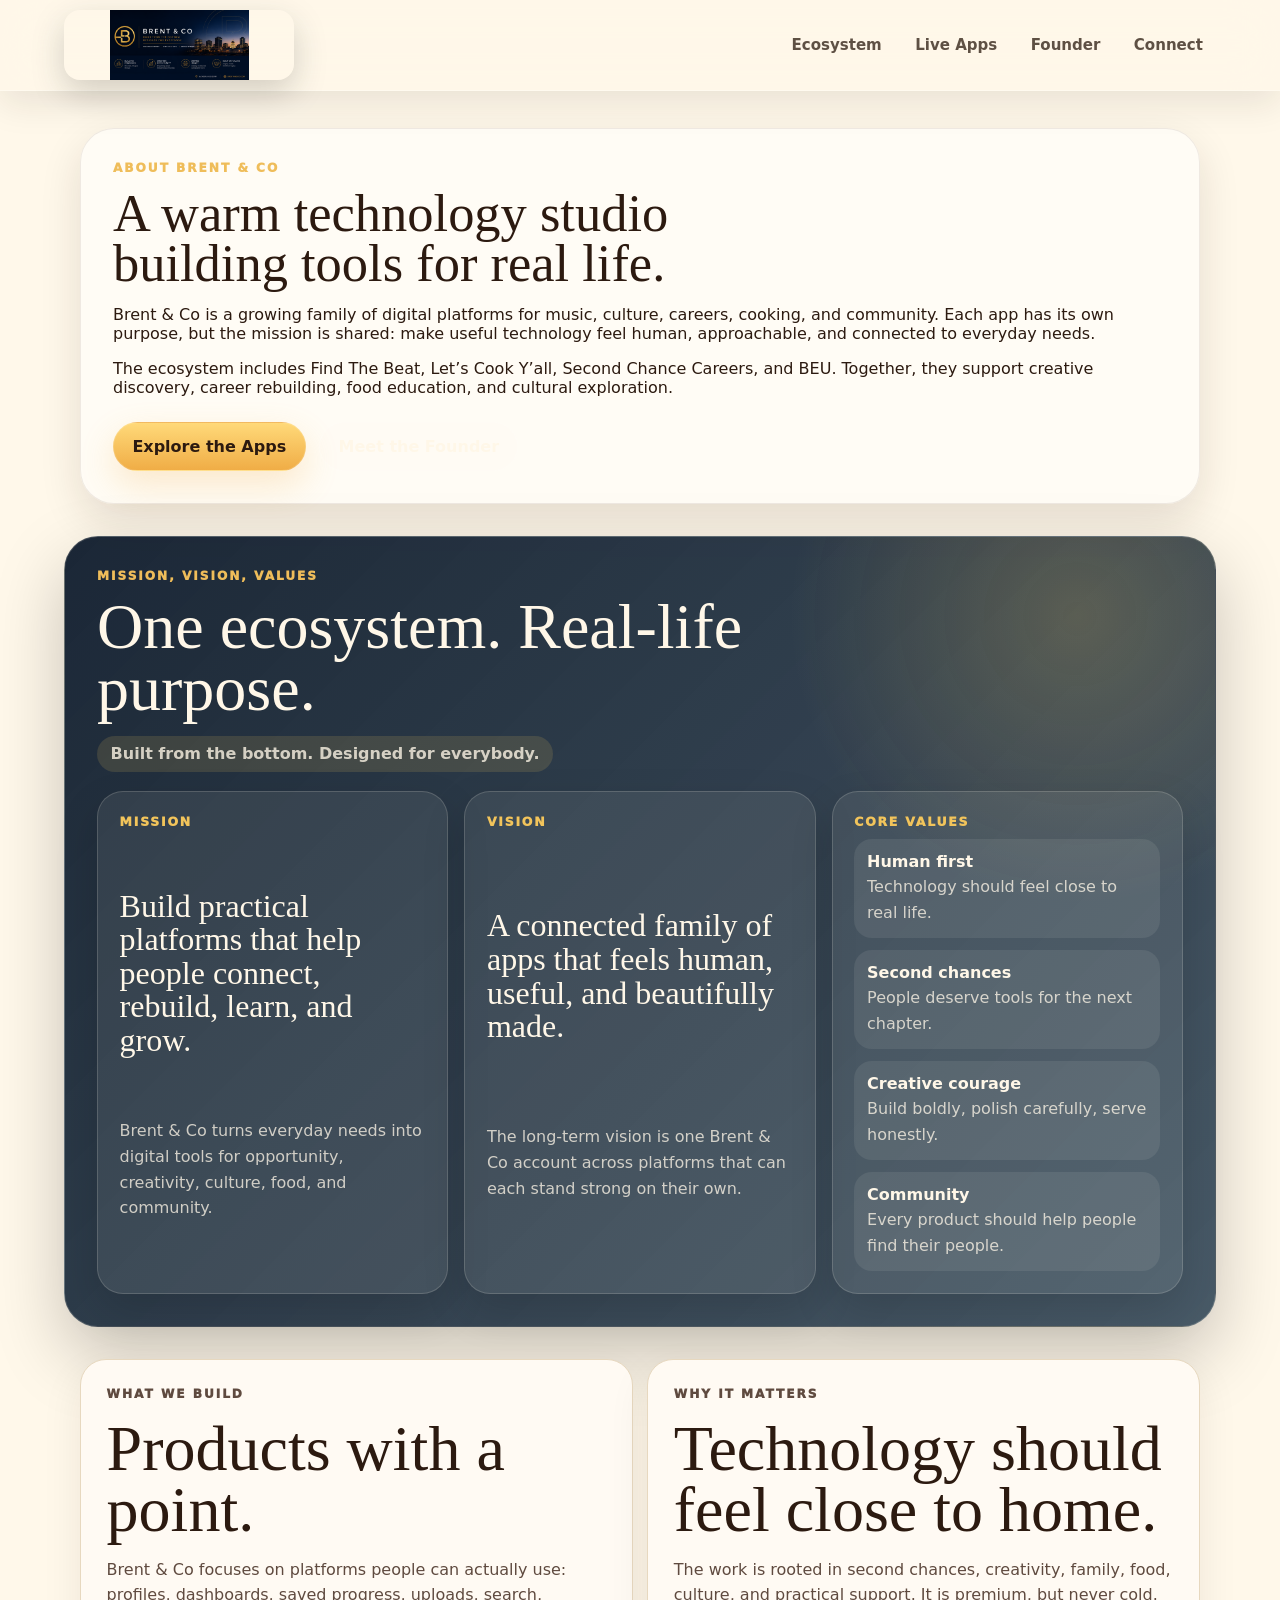
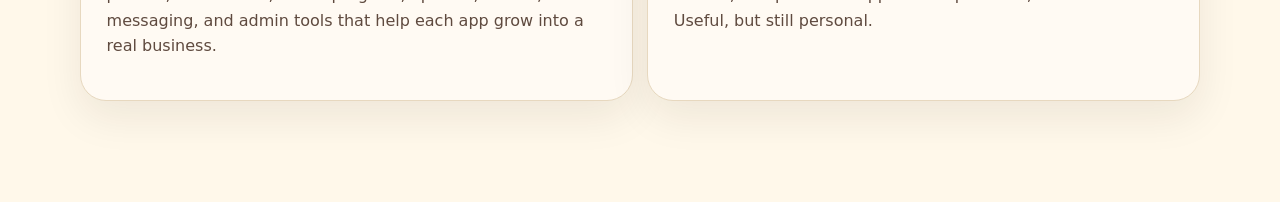
==== commit 340d5597: "Add Brent identity service deployment" ====
--- a/about.html
+++ b/about.html
@@ -35,6 +35,35 @@
         </div>
       </section>
 
+      <section class="mission-values reveal" aria-labelledby="mission-values-title">
+        <div class="mv-header">
+          <p class="eyebrow">Mission, vision, values</p>
+          <h2 id="mission-values-title">One ecosystem. Real-life purpose.</h2>
+          <p class="mv-tagline">Built from the bottom. Designed for everybody.</p>
+        </div>
+        <div class="mv-grid">
+          <article class="mv-card feature-card">
+            <span>Mission</span>
+            <h3>Build practical platforms that help people connect, rebuild, learn, and grow.</h3>
+            <p>Brent &amp; Co turns everyday needs into digital tools for opportunity, creativity, culture, food, and community.</p>
+          </article>
+          <article class="mv-card feature-card">
+            <span>Vision</span>
+            <h3>A connected family of apps that feels human, useful, and beautifully made.</h3>
+            <p>The long-term vision is one Brent &amp; Co account across platforms that can each stand strong on their own.</p>
+          </article>
+          <article class="mv-card values-card">
+            <span>Core Values</span>
+            <div class="value-list">
+              <div><strong>Human first</strong><p>Technology should feel close to real life.</p></div>
+              <div><strong>Second chances</strong><p>People deserve tools for the next chapter.</p></div>
+              <div><strong>Creative courage</strong><p>Build boldly, polish carefully, serve honestly.</p></div>
+              <div><strong>Community</strong><p>Every product should help people find their people.</p></div>
+            </div>
+          </article>
+        </div>
+      </section>
+
       <section class="founder-split reveal" aria-label="Brent and Co mission">
         <article>
           <p class="eyebrow">What we build</p>
--- a/styles.css
+++ b/styles.css
@@ -742,6 +742,102 @@
   margin: 0 auto;
 }
 
+.mission-values {
+  width: min(var(--container), calc(100% - 2rem));
+  margin: 2rem auto;
+  padding: clamp(1.1rem, 4vw, 2rem);
+  border: 1px solid rgba(255, 247, 232, 0.18);
+  border-radius: 34px;
+  background:
+    radial-gradient(circle at 88% 10%, rgba(242, 196, 91, 0.2), transparent 18rem),
+    linear-gradient(135deg, rgba(7, 20, 38, 0.92), rgba(32, 55, 74, 0.82));
+  box-shadow: 0 28px 70px rgba(0, 0, 0, 0.22);
+}
+
+.mv-header {
+  max-width: 54rem;
+  margin-bottom: 1.2rem;
+}
+
+.mv-header h2 {
+  margin: 0.15rem 0 0.55rem;
+  color: var(--cream);
+  font-family: Georgia, "Times New Roman", serif;
+  font-size: clamp(2rem, 5vw, 4rem);
+  line-height: 0.98;
+}
+
+.mv-header p:not(.eyebrow),
+.mv-tagline {
+  color: rgba(255, 247, 232, 0.78);
+}
+
+.mv-tagline {
+  display: inline-flex;
+  width: fit-content;
+  margin: 0.35rem 0 0;
+  padding: 0.55rem 0.85rem;
+  border-radius: 999px;
+  background: rgba(242, 196, 91, 0.14);
+  color: #f2c45b;
+  font-weight: 900;
+}
+
+.mv-grid {
+  display: grid;
+  grid-template-columns: repeat(3, minmax(0, 1fr));
+  gap: 1rem;
+}
+
+.mv-card {
+  display: grid;
+  gap: 0.65rem;
+  padding: clamp(1rem, 3vw, 1.35rem);
+  border: 1px solid rgba(255, 247, 232, 0.16);
+  border-radius: 26px;
+  background: rgba(255, 247, 232, 0.08);
+  box-shadow: 0 18px 44px rgba(0, 0, 0, 0.14);
+}
+
+.mv-card span {
+  color: #f2c45b;
+  font-size: 0.78rem;
+  font-weight: 950;
+  letter-spacing: 0.14em;
+  text-transform: uppercase;
+}
+
+.mv-card h3 {
+  margin: 0;
+  color: var(--cream);
+  font-family: Georgia, "Times New Roman", serif;
+  font-size: clamp(1.35rem, 3vw, 2rem);
+  line-height: 1.05;
+}
+
+.mv-card p {
+  margin: 0;
+  color: rgba(255, 247, 232, 0.76);
+  line-height: 1.6;
+}
+
+.value-list {
+  display: grid;
+  gap: 0.75rem;
+}
+
+.value-list div {
+  padding: 0.8rem;
+  border-radius: 18px;
+  background: rgba(255, 247, 232, 0.08);
+}
+
+.value-list strong {
+  display: block;
+  margin-bottom: 0.2rem;
+  color: var(--cream);
+}
+
 .founder-profile {
   display: grid;
   grid-template-columns: minmax(14rem, 22rem) minmax(0, 1fr);
@@ -1445,6 +1541,14 @@
     text-align: center;
   }
 
+  .mv-grid {
+    grid-template-columns: 1fr;
+  }
+
+  .mission-values {
+    border-radius: 28px;
+  }
+
   .founder-page {
     padding: 1rem 1rem 3rem;
   }
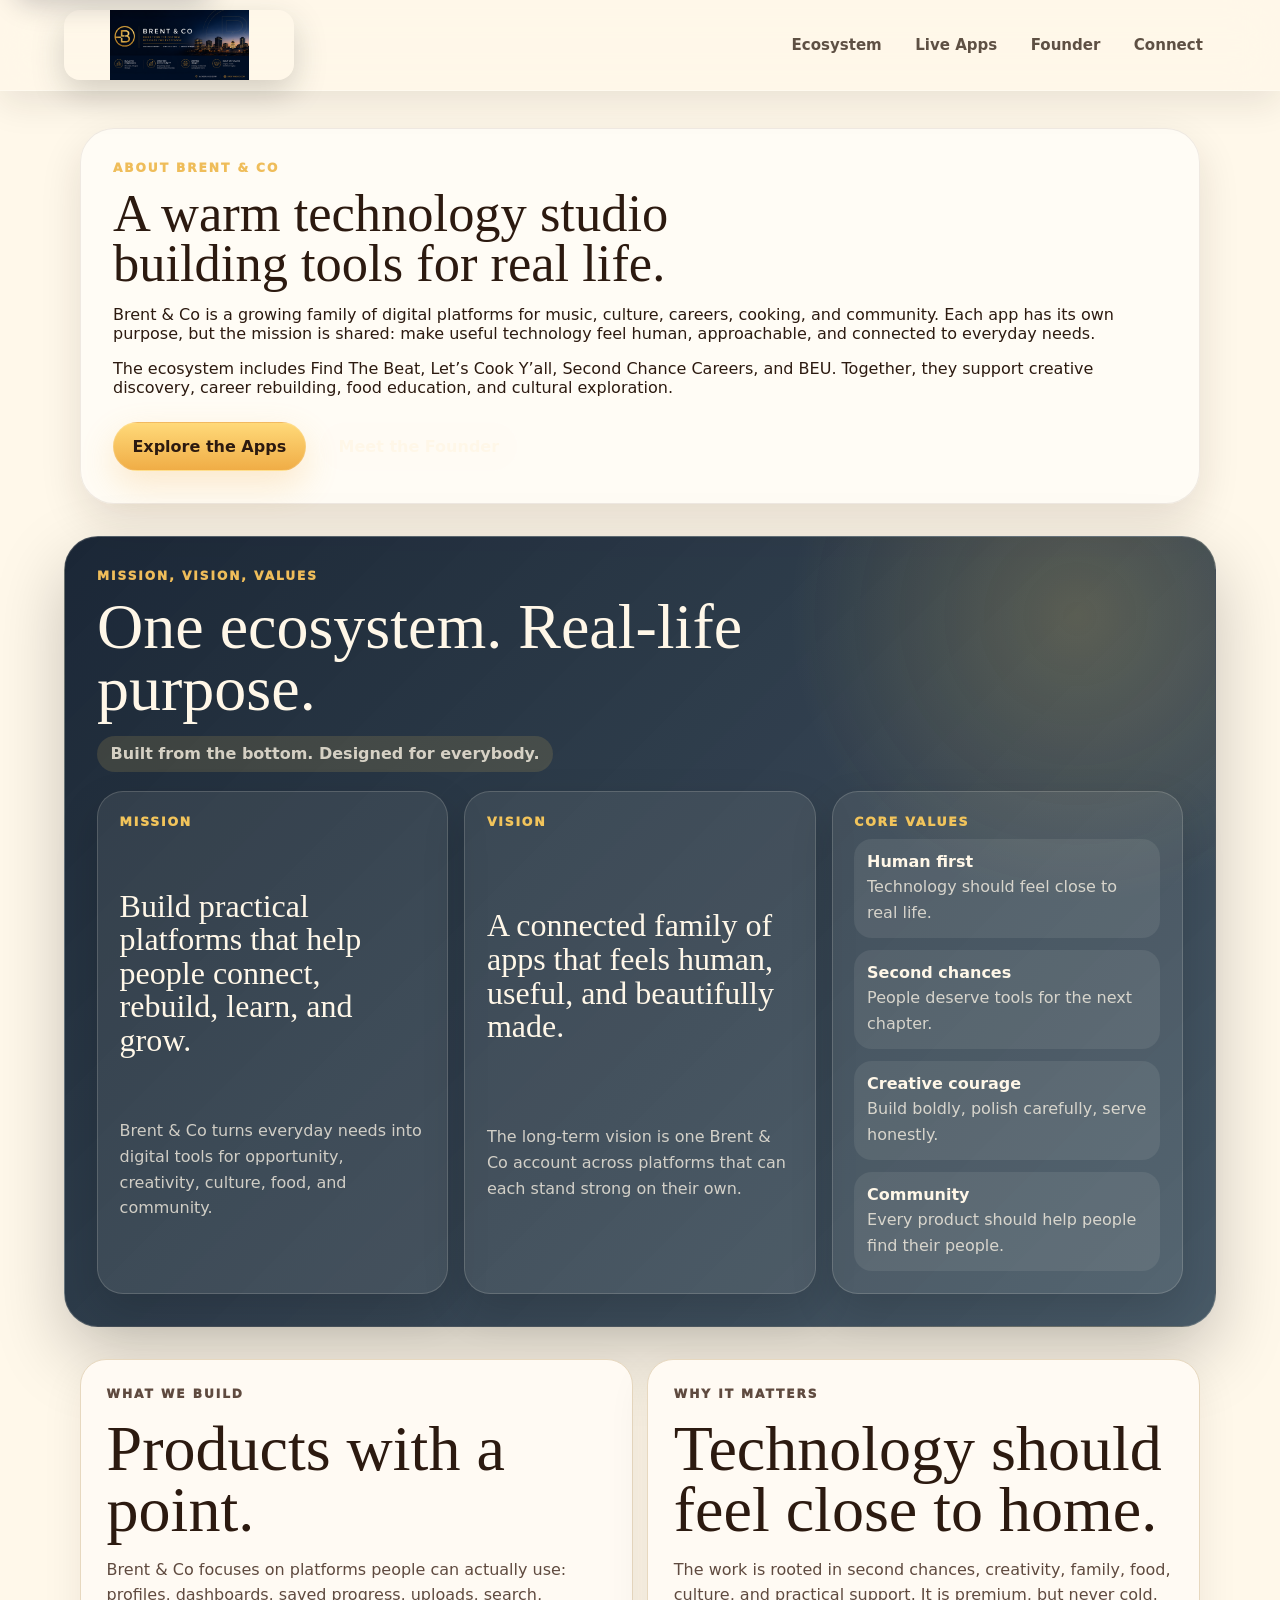
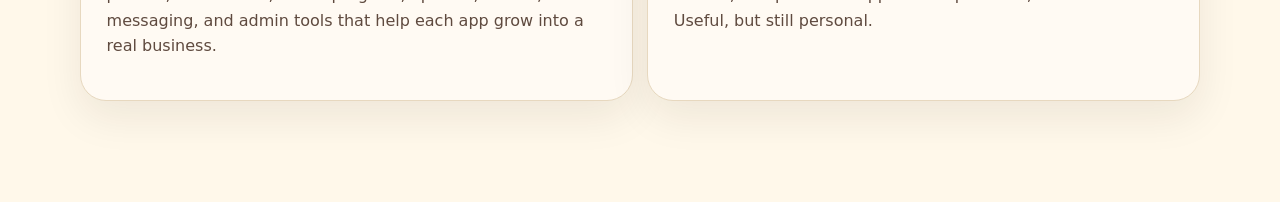
==== commit b79202a1: "Add Brent accessibility baseline" ====
--- a/about.html
+++ b/about.html
@@ -11,6 +11,7 @@
     <link rel="stylesheet" href="styles.css" />
   </head>
   <body>
+    <a class="skip-link" href="#main-content">Skip to main content</a>
     <header class="site-header">
       <a class="brand" href="index.html#home" aria-label="Brent and Co home">
         <img src="assets/brent-co-horizontal.png" alt="Brent & Co." />
@@ -23,7 +24,7 @@
       </nav>
     </header>
 
-    <main class="about-page">
+    <main id="main-content" class="about-page" tabindex="-1">
       <section class="founder-section reveal" aria-labelledby="about-title">
         <p class="eyebrow">About Brent &amp; Co</p>
         <h1 id="about-title">A warm technology studio building tools for real life.</h1>
--- a/styles.css
+++ b/styles.css
@@ -27,6 +27,46 @@
 
 a { color: inherit; text-decoration: none; }
 img { display: block; max-width: 100%; }
+
+.sr-only {
+  position: absolute;
+  width: 1px;
+  height: 1px;
+  padding: 0;
+  margin: -1px;
+  overflow: hidden;
+  clip: rect(0, 0, 0, 0);
+  white-space: nowrap;
+  border: 0;
+}
+
+.skip-link {
+  position: fixed;
+  top: 0.85rem;
+  left: 0.85rem;
+  z-index: 1000;
+  transform: translateY(-150%);
+  border-radius: 999px;
+  background: #111827;
+  color: #ffffff;
+  padding: 0.75rem 1rem;
+  box-shadow: 0 12px 28px rgba(17, 24, 39, 0.22);
+}
+
+.skip-link:focus {
+  transform: translateY(0);
+}
+
+a:focus-visible,
+button:focus-visible,
+input:focus-visible,
+select:focus-visible,
+textarea:focus-visible,
+[tabindex]:focus-visible {
+  outline: 3px solid #f4b400;
+  outline-offset: 4px;
+  box-shadow: 0 0 0 6px rgba(17, 24, 39, 0.16);
+}
 
 .site-header {
   position: fixed;
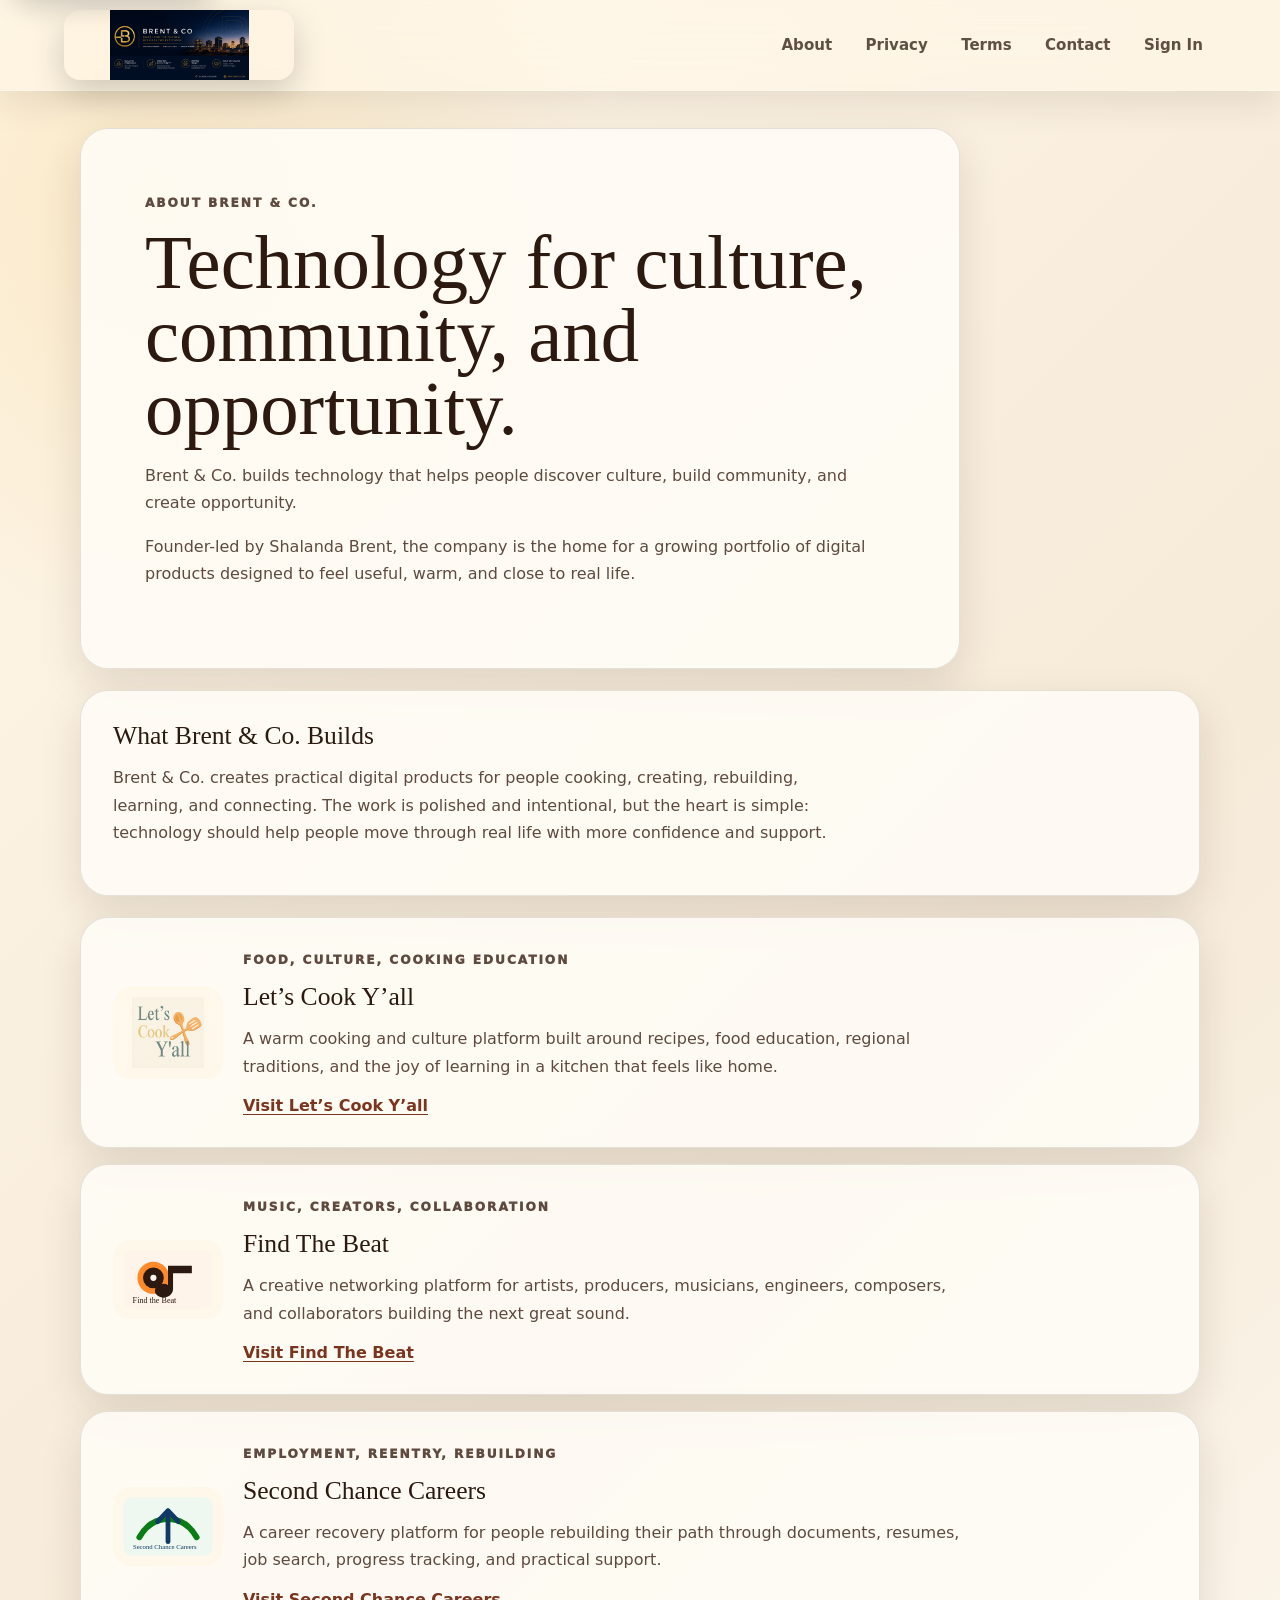
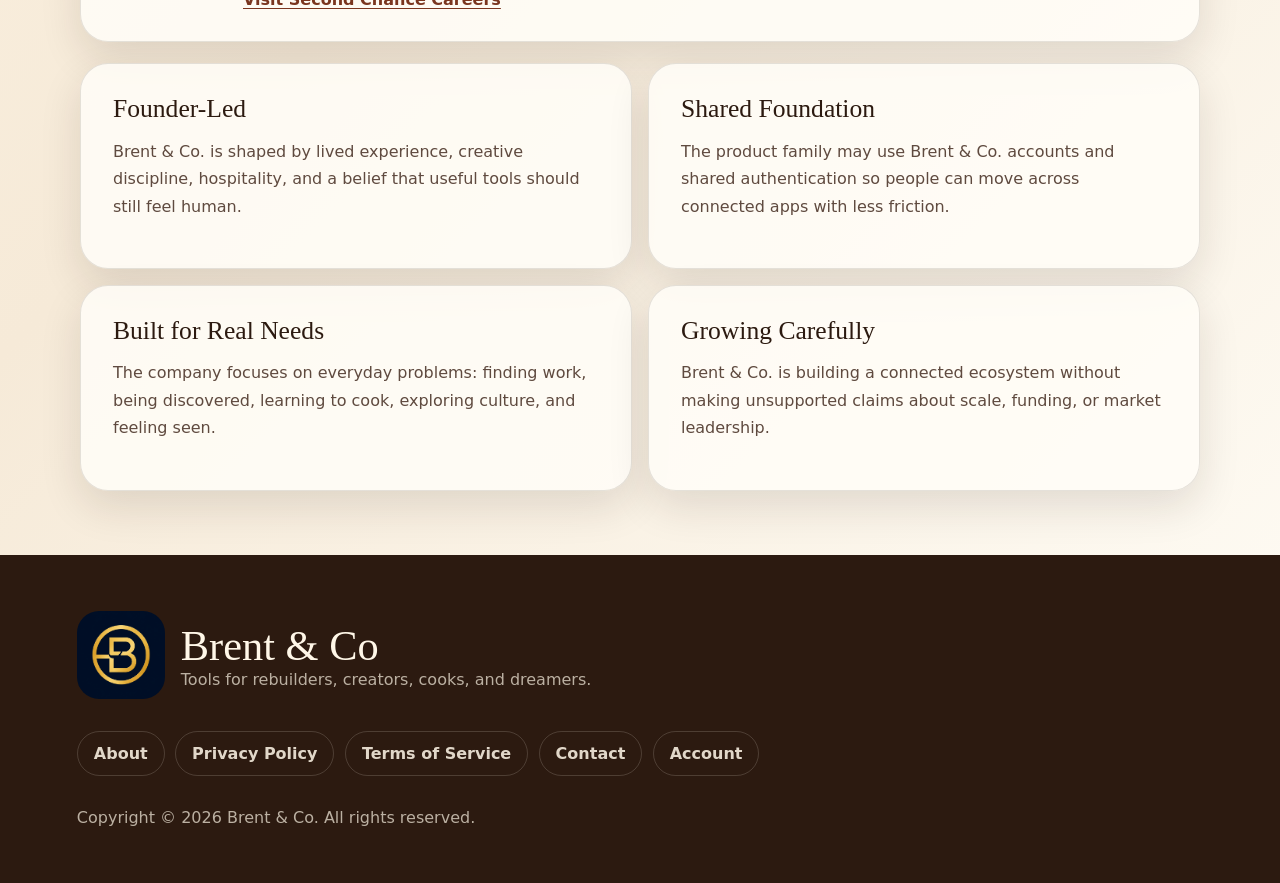
==== commit dbedd4f7: "Add public legal center pages" ====
--- a/about.html
+++ b/about.html
@@ -3,90 +3,116 @@
   <head>
     <meta charset="UTF-8" />
     <meta name="viewport" content="width=device-width, initial-scale=1.0" />
-    <title>About Brent & Co.</title>
-    <meta name="description" content="Brent & Co is a venture studio building practical technology for culture, creativity, careers, cooking, and community." />
-    <meta name="theme-color" content="#071426" />
+    <title>About | Brent & Co.</title>
+    <meta name="description" content="Brent & Co. builds technology that helps people discover culture, build community, and create opportunity." />
+    <link rel="canonical" href="https://www.brentandco.org/about" />
+    <meta property="og:title" content="About | Brent & Co." />
+    <meta property="og:description" content="Brent & Co. is the founder-led technology company behind Let's Cook Y'all, Find The Beat, and Second Chance Careers." />
+    <meta property="og:url" content="https://www.brentandco.org/about" />
+    <meta property="og:type" content="website" />
+    <meta property="og:image" content="https://www.brentandco.org/assets/brent-co-main.png" />
+    <meta name="twitter:card" content="summary_large_image" />
+    <meta name="twitter:title" content="About | Brent & Co." />
+    <meta name="twitter:description" content="Technology for culture, community, and opportunity." />
+    <meta name="theme-color" content="#2c1a10" />
     <link rel="icon" type="image/png" href="assets/brent-co-icon-192.png" />
     <link rel="apple-touch-icon" href="assets/brent-co-icon-192.png" />
     <link rel="stylesheet" href="styles.css" />
   </head>
-  <body>
+  <body class="legal-page">
     <a class="skip-link" href="#main-content">Skip to main content</a>
     <header class="site-header">
-      <a class="brand" href="index.html#home" aria-label="Brent and Co home">
+      <a class="brand" href="/" aria-label="Brent and Co home">
         <img src="assets/brent-co-horizontal.png" alt="Brent & Co." />
       </a>
       <nav aria-label="Main navigation">
-        <a href="index.html#ecosystem">Ecosystem</a>
-        <a href="index.html#apps">Live Apps</a>
-        <a href="founder.html">Founder</a>
-        <a href="index.html#footer">Connect</a>
+        <a href="/about" aria-current="page">About</a>
+        <a href="/privacy">Privacy</a>
+        <a href="/terms">Terms</a>
+        <a href="/contact">Contact</a>
+        <a href="/login">Sign In</a>
       </nav>
     </header>
 
-    <main id="main-content" class="about-page" tabindex="-1">
-      <section class="founder-section reveal" aria-labelledby="about-title">
-        <p class="eyebrow">About Brent &amp; Co</p>
-        <h1 id="about-title">A warm technology studio building tools for real life.</h1>
-        <p>Brent &amp; Co is a growing family of digital platforms for music, culture, careers, cooking, and community. Each app has its own purpose, but the mission is shared: make useful technology feel human, approachable, and connected to everyday needs.</p>
-        <p>The ecosystem includes Find The Beat, Let’s Cook Y’all, Second Chance Careers, and BEU. Together, they support creative discovery, career rebuilding, food education, and cultural exploration.</p>
-        <div class="actions">
-          <a class="button" href="index.html#apps">Explore the Apps</a>
-          <a class="button secondary" href="founder.html">Meet the Founder</a>
-        </div>
+    <main id="main-content" class="legal-shell about-legal" tabindex="-1">
+      <section class="legal-hero about-hero" aria-labelledby="about-title">
+        <p class="eyebrow">About Brent &amp; Co.</p>
+        <h1 id="about-title">Technology for culture, community, and opportunity.</h1>
+        <p>Brent &amp; Co. builds technology that helps people discover culture, build community, and create opportunity.</p>
+        <p>Founder-led by Shalanda Brent, the company is the home for a growing portfolio of digital products designed to feel useful, warm, and close to real life.</p>
       </section>
 
-      <section class="mission-values reveal" aria-labelledby="mission-values-title">
-        <div class="mv-header">
-          <p class="eyebrow">Mission, vision, values</p>
-          <h2 id="mission-values-title">One ecosystem. Real-life purpose.</h2>
-          <p class="mv-tagline">Built from the bottom. Designed for everybody.</p>
-        </div>
-        <div class="mv-grid">
-          <article class="mv-card feature-card">
-            <span>Mission</span>
-            <h3>Build practical platforms that help people connect, rebuild, learn, and grow.</h3>
-            <p>Brent &amp; Co turns everyday needs into digital tools for opportunity, creativity, culture, food, and community.</p>
-          </article>
-          <article class="mv-card feature-card">
-            <span>Vision</span>
-            <h3>A connected family of apps that feels human, useful, and beautifully made.</h3>
-            <p>The long-term vision is one Brent &amp; Co account across platforms that can each stand strong on their own.</p>
-          </article>
-          <article class="mv-card values-card">
-            <span>Core Values</span>
-            <div class="value-list">
-              <div><strong>Human first</strong><p>Technology should feel close to real life.</p></div>
-              <div><strong>Second chances</strong><p>People deserve tools for the next chapter.</p></div>
-              <div><strong>Creative courage</strong><p>Build boldly, polish carefully, serve honestly.</p></div>
-              <div><strong>Community</strong><p>Every product should help people find their people.</p></div>
-            </div>
-          </article>
-        </div>
+      <section class="legal-card">
+        <h2>What Brent &amp; Co. Builds</h2>
+        <p>Brent &amp; Co. creates practical digital products for people cooking, creating, rebuilding, learning, and connecting. The work is polished and intentional, but the heart is simple: technology should help people move through real life with more confidence and support.</p>
       </section>
 
-      <section class="founder-split reveal" aria-label="Brent and Co mission">
+      <section class="product-list" aria-label="Current Brent and Co products">
         <article>
-          <p class="eyebrow">What we build</p>
-          <h2>Products with a point.</h2>
-          <p>Brent &amp; Co focuses on platforms people can actually use: profiles, dashboards, saved progress, uploads, search, messaging, and admin tools that help each app grow into a real business.</p>
+          <img src="assets/lets-cook-logo.png" alt="Let's Cook Y'all logo" />
+          <div>
+            <p class="eyebrow">Food, culture, cooking education</p>
+            <h2>Let’s Cook Y’all</h2>
+            <p>A warm cooking and culture platform built around recipes, food education, regional traditions, and the joy of learning in a kitchen that feels like home.</p>
+            <a href="https://www.letscookyall.com/" rel="noreferrer">Visit Let’s Cook Y’all</a>
+          </div>
         </article>
         <article>
-          <p class="eyebrow">Why it matters</p>
-          <h2>Technology should feel close to home.</h2>
-          <p>The work is rooted in second chances, creativity, family, food, culture, and practical support. It is premium, but never cold. Useful, but still personal.</p>
+          <img src="assets/find-the-beat-logo.svg" alt="Find The Beat logo" />
+          <div>
+            <p class="eyebrow">Music, creators, collaboration</p>
+            <h2>Find The Beat</h2>
+            <p>A creative networking platform for artists, producers, musicians, engineers, composers, and collaborators building the next great sound.</p>
+            <a href="https://www.findthebeatmusic.com/" rel="noreferrer">Visit Find The Beat</a>
+          </div>
+        </article>
+        <article>
+          <img src="assets/second-chance-logo.svg" alt="Second Chance Careers logo" />
+          <div>
+            <p class="eyebrow">Employment, reentry, rebuilding</p>
+            <h2>Second Chance Careers</h2>
+            <p>A career recovery platform for people rebuilding their path through documents, resumes, job search, progress tracking, and practical support.</p>
+            <a href="https://secondchancecareers.org/" rel="noreferrer">Visit Second Chance Careers</a>
+          </div>
+        </article>
+      </section>
+
+      <section class="legal-grid">
+        <article>
+          <h2>Founder-Led</h2>
+          <p>Brent &amp; Co. is shaped by lived experience, creative discipline, hospitality, and a belief that useful tools should still feel human.</p>
+        </article>
+        <article>
+          <h2>Shared Foundation</h2>
+          <p>The product family may use Brent &amp; Co. accounts and shared authentication so people can move across connected apps with less friction.</p>
+        </article>
+        <article>
+          <h2>Built for Real Needs</h2>
+          <p>The company focuses on everyday problems: finding work, being discovered, learning to cook, exploring culture, and feeling seen.</p>
+        </article>
+        <article>
+          <h2>Growing Carefully</h2>
+          <p>Brent &amp; Co. is building a connected ecosystem without making unsupported claims about scale, funding, or market leadership.</p>
         </article>
       </section>
     </main>
 
-    <script>
-      const observer = new IntersectionObserver((entries) => {
-        entries.forEach((entry) => {
-          if (entry.isIntersecting) entry.target.classList.add("is-visible");
-        });
-      }, { threshold: 0.18 });
-
-      document.querySelectorAll(".reveal").forEach((item) => observer.observe(item));
-    </script>
+    <footer class="site-footer legal-footer" id="footer">
+      <div class="footer-mark">
+        <img src="assets/brent-co-square.png" alt="Brent & Co." />
+        <div>
+          <strong>Brent &amp; Co</strong>
+          <span>Tools for rebuilders, creators, cooks, and dreamers.</span>
+        </div>
+      </div>
+      <div class="footer-links" aria-label="Legal and company links">
+        <a href="/about">About</a>
+        <a href="/privacy">Privacy Policy</a>
+        <a href="/terms">Terms of Service</a>
+        <a href="/contact">Contact</a>
+        <a href="/login">Account</a>
+      </div>
+      <p>Copyright © 2026 Brent &amp; Co. All rights reserved.</p>
+    </footer>
   </body>
 </html>
--- a/styles.css
+++ b/styles.css
@@ -1453,6 +1453,140 @@
   margin: 0;
 }
 
+.legal-page {
+  background:
+    radial-gradient(circle at 12% 8%, rgba(239, 189, 90, 0.22), transparent 28rem),
+    linear-gradient(135deg, #fff7e8 0%, #f6ead8 52%, #fffdf7 100%);
+}
+
+.legal-shell {
+  width: min(1120px, calc(100% - 2rem));
+  margin: 0 auto;
+  padding: clamp(7.5rem, 10vw, 9rem) 0 4rem;
+  display: grid;
+  gap: 1.35rem;
+}
+
+.legal-hero,
+.legal-card,
+.legal-grid article,
+.contact-grid article,
+.product-list article {
+  border: 1px solid rgba(44, 26, 16, 0.12);
+  background: rgba(255, 253, 247, 0.86);
+  box-shadow: var(--soft-shadow);
+  border-radius: 28px;
+}
+
+.legal-hero {
+  padding: clamp(2rem, 5vw, 4rem);
+  max-width: 880px;
+}
+
+.legal-hero h1 {
+  margin: 0.35rem 0 1rem;
+  max-width: 760px;
+  font-family: Georgia, "Times New Roman", serif;
+  font-size: clamp(2.45rem, 6vw, 5.2rem);
+  line-height: 0.95;
+}
+
+.legal-hero p,
+.legal-card p,
+.legal-grid p,
+.product-list p,
+.contact-grid p {
+  max-width: 72ch;
+  color: #5f4a3f;
+  line-height: 1.72;
+}
+
+.legal-updated {
+  display: inline-flex;
+  margin-top: 0.75rem;
+  padding: 0.65rem 0.9rem;
+  border-radius: 999px;
+  background: rgba(239, 189, 90, 0.18);
+  color: var(--ink) !important;
+  font-weight: 850;
+}
+
+.legal-card,
+.legal-grid article,
+.contact-grid article {
+  padding: clamp(1.25rem, 3vw, 2rem);
+}
+
+.legal-card h2,
+.legal-grid h2,
+.product-list h2,
+.contact-grid h2 {
+  margin: 0 0 0.7rem;
+  font-size: clamp(1.35rem, 2vw, 1.8rem);
+}
+
+.legal-card ul {
+  margin: 0;
+  padding-left: 1.2rem;
+  display: grid;
+  gap: 0.5rem;
+  color: #5f4a3f;
+  line-height: 1.65;
+}
+
+.legal-card a,
+.legal-grid a,
+.product-list a {
+  color: #7a351f;
+  font-weight: 900;
+  text-decoration: underline;
+  text-underline-offset: 0.18em;
+}
+
+.legal-grid,
+.contact-grid {
+  display: grid;
+  grid-template-columns: repeat(2, minmax(0, 1fr));
+  gap: 1rem;
+}
+
+.contact-grid article {
+  display: grid;
+  align-content: start;
+  gap: 0.7rem;
+}
+
+.contact-grid .button {
+  justify-self: start;
+  text-decoration: none;
+}
+
+.product-list {
+  display: grid;
+  gap: 1rem;
+}
+
+.product-list article {
+  display: grid;
+  grid-template-columns: 110px minmax(0, 1fr);
+  align-items: center;
+  gap: 1.25rem;
+  padding: clamp(1.25rem, 3vw, 2rem);
+}
+
+.product-list img {
+  width: 100%;
+  max-height: 92px;
+  object-fit: contain;
+  border-radius: 18px;
+  background: rgba(255, 247, 232, 0.72);
+  padding: 0.65rem;
+}
+
+.legal-footer {
+  margin-top: 0;
+}
+
 .reveal {
   opacity: 0;
   transform: translateY(22px);
@@ -1493,6 +1627,16 @@
     grid-template-columns: 1fr;
   }
 
+  .legal-grid,
+  .contact-grid,
+  .product-list article {
+    grid-template-columns: 1fr;
+  }
+
+  .product-list img {
+    width: min(150px, 60vw);
+  }
+
   .hero-previews {
     min-height: 0;
   }
@@ -1651,3 +1795,558 @@
     animation-duration: 0.01ms !important;
   }
 }
+
+/* Brent & Co homepage identity refresh */
+.bc-home {
+  background:
+    radial-gradient(circle at 12% 0%, rgba(239, 189, 90, 0.24), transparent 30rem),
+    radial-gradient(circle at 86% 10%, rgba(78, 143, 215, 0.16), transparent 28rem),
+    linear-gradient(180deg, #fffaf0 0%, #fff7e8 42%, #f8efe1 100%);
+}
+
+.bc-header {
+  background: rgba(255, 250, 240, 0.78);
+  border-bottom: 1px solid rgba(44, 26, 16, 0.08);
+}
+
+.bc-header .brand img {
+  box-shadow: 0 14px 38px rgba(44, 26, 16, 0.13);
+}
+
+.bc-hero {
+  position: relative;
+  isolation: isolate;
+  display: grid;
+  grid-template-columns: minmax(0, 1fr) minmax(20rem, 0.86fr);
+  gap: clamp(1.5rem, 4vw, 4rem);
+  align-items: center;
+  min-height: min(780px, calc(100vh - 1.4rem));
+  margin: 1rem clamp(0.85rem, 3vw, 2rem) 0;
+  padding: clamp(6.5rem, 10vw, 8.2rem) clamp(1rem, 5vw, 5rem) clamp(2.5rem, 5vw, 4rem);
+  overflow: hidden;
+  border: 1px solid rgba(255, 255, 255, 0.62);
+  border-radius: 0 0 44px 44px;
+  background:
+    linear-gradient(135deg, rgba(45, 27, 17, 0.93), rgba(64, 34, 26, 0.9) 48%, rgba(20, 54, 43, 0.92)),
+    url("assets/editorial-kitchen-prep.jpg") center / cover no-repeat;
+  color: var(--cream);
+  box-shadow: 0 34px 96px rgba(44, 26, 16, 0.28);
+}
+
+.bc-hero::before {
+  content: "";
+  position: absolute;
+  inset: 0;
+  z-index: -2;
+  background:
+    radial-gradient(circle at 22% 18%, rgba(239, 189, 90, 0.24), transparent 20rem),
+    radial-gradient(circle at 86% 18%, rgba(242, 138, 46, 0.16), transparent 20rem),
+    linear-gradient(90deg, rgba(27, 15, 10, 0.78), rgba(27, 15, 10, 0.2));
+}
+
+.bc-hero-bg {
+  position: absolute;
+  inset: auto 8% 7% auto;
+  width: min(36rem, 52vw);
+  aspect-ratio: 1;
+  z-index: -1;
+  border-radius: 50%;
+  background:
+    radial-gradient(circle at 50% 50%, rgba(239, 189, 90, 0.26), transparent 62%),
+    radial-gradient(circle at 30% 24%, rgba(255, 247, 232, 0.2), transparent 42%);
+  filter: blur(18px);
+  animation: drift 13s ease-in-out infinite alternate;
+}
+
+.bc-hero-copy {
+  max-width: 46rem;
+}
+
+.bc-hero h1 {
+  max-width: 760px;
+  font-size: clamp(3rem, 6.4vw, 6.8rem);
+  line-height: 0.92;
+}
+
+.bc-hero-subcopy {
+  max-width: 40rem;
+  margin: 1rem 0 0;
+  color: rgba(255, 247, 232, 0.82);
+  font-size: clamp(1.02rem, 1.55vw, 1.25rem);
+  line-height: 1.65;
+}
+
+.bc-founder-note {
+  width: min(100%, 33rem);
+  display: flex;
+  align-items: center;
+  gap: 0.8rem;
+  margin-top: 1.4rem;
+  padding: 0.65rem 0.8rem;
+  border: 1px solid rgba(255, 247, 232, 0.18);
+  border-radius: 999px;
+  background: rgba(255, 247, 232, 0.11);
+  box-shadow: inset 0 1px 0 rgba(255, 255, 255, 0.15);
+  backdrop-filter: blur(16px);
+}
+
+.bc-founder-note img {
+  width: 3rem;
+  aspect-ratio: 1;
+  object-fit: cover;
+  border-radius: 50%;
+}
+
+.bc-founder-note p {
+  margin: 0;
+  color: rgba(255, 247, 232, 0.9);
+  font-family: Georgia, "Times New Roman", serif;
+  font-size: 1rem;
+}
+
+.bc-hero-stack {
+  display: grid;
+  gap: 0.9rem;
+}
+
+.bc-command-card,
+.bc-dedication-card,
+.bc-mini-card {
+  border: 1px solid rgba(255, 247, 232, 0.18);
+  background: rgba(255, 247, 232, 0.13);
+  box-shadow: 0 24px 64px rgba(0, 0, 0, 0.22);
+  backdrop-filter: blur(22px);
+}
+
+.bc-command-card {
+  display: grid;
+  gap: 1rem;
+  padding: 1rem;
+  border-radius: 34px;
+  transform: rotate(1deg);
+}
+
+.bc-command-card img {
+  width: 100%;
+  max-height: 18rem;
+  object-fit: contain;
+  border-radius: 26px;
+  background: rgba(7, 20, 38, 0.54);
+}
+
+.bc-command-card span,
+.bc-dedication-card span {
+  color: var(--gold);
+  font-size: 0.78rem;
+  font-weight: 950;
+  letter-spacing: 0.12em;
+  text-transform: uppercase;
+}
+
+.bc-command-card strong,
+.bc-dedication-card strong {
+  display: block;
+  margin-top: 0.4rem;
+  font-family: Georgia, "Times New Roman", serif;
+  font-size: clamp(1.45rem, 3vw, 2.2rem);
+  line-height: 1.04;
+  font-weight: 400;
+}
+
+.bc-mini-grid {
+  display: grid;
+  grid-template-columns: repeat(3, minmax(0, 1fr));
+  gap: 0.75rem;
+}
+
+.bc-mini-card {
+  display: grid;
+  justify-items: center;
+  gap: 0.55rem;
+  min-height: 8.4rem;
+  padding: 0.85rem;
+  border-radius: 26px;
+  text-align: center;
+  transition: transform 180ms ease, box-shadow 180ms ease, background 180ms ease;
+}
+
+.bc-mini-card:hover {
+  transform: translateY(-4px);
+  background: rgba(255, 247, 232, 0.2);
+}
+
+.bc-mini-card img {
+  width: 3.4rem;
+  height: 3.4rem;
+  object-fit: cover;
+  border: 5px solid rgba(255, 247, 232, 0.76);
+  border-radius: 18px;
+  background: var(--cream);
+}
+
+.bc-mini-card span {
+  color: rgba(255, 247, 232, 0.88);
+  font-weight: 900;
+  line-height: 1.15;
+}
+
+.bc-dedication-card {
+  width: min(24rem, 82%);
+  justify-self: end;
+  padding: 1rem;
+  border-radius: 28px;
+  transform: rotate(-2deg);
+}
+
+.bc-brand-strip {
+  display: flex;
+  flex-wrap: wrap;
+  justify-content: center;
+  gap: 0.7rem;
+  padding: 1.2rem 1rem;
+}
+
+.bc-brand-strip span {
+  border: 1px solid rgba(44, 26, 16, 0.1);
+  border-radius: 999px;
+  background: rgba(255, 253, 247, 0.86);
+  color: #4f3828;
+  padding: 0.6rem 0.9rem;
+  font-weight: 900;
+  box-shadow: 0 12px 28px rgba(44, 26, 16, 0.08);
+}
+
+.bc-ecosystem,
+.bc-trust {
+  padding: 5rem clamp(1rem, 6vw, 6rem);
+}
+
+.bc-ecosystem .section-heading,
+.bc-trust .section-heading {
+  max-width: 62rem;
+  margin-bottom: 1.8rem;
+}
+
+.bc-ecosystem .section-heading p,
+.bc-trust .section-heading p {
+  color: #5f4a3f;
+}
+
+.bc-app-grid {
+  display: grid;
+  grid-template-columns: repeat(2, minmax(0, 1fr));
+  gap: 1rem;
+}
+
+.bc-app-card {
+  position: relative;
+  min-height: 31rem;
+  display: grid;
+  align-content: end;
+  overflow: hidden;
+  border: 1px solid rgba(255, 255, 255, 0.74);
+  border-radius: 38px;
+  background: #2c1a10;
+  box-shadow: var(--shadow);
+  transition: transform 220ms ease, box-shadow 220ms ease;
+}
+
+.bc-app-card:hover {
+  transform: translateY(-6px);
+  box-shadow: 0 36px 98px rgba(44, 26, 16, 0.24);
+}
+
+.bc-card-image {
+  position: absolute;
+  inset: 0;
+}
+
+.bc-card-image::after {
+  content: "";
+  position: absolute;
+  inset: 0;
+  background:
+    linear-gradient(180deg, rgba(20, 14, 9, 0.02), rgba(20, 14, 9, 0.78)),
+    var(--card-wash, transparent);
+}
+
+.bc-card-image img {
+  width: 100%;
+  height: 100%;
+  object-fit: cover;
+  transform: scale(1.02);
+  transition: transform 450ms ease;
+}
+
+.bc-app-card:hover .bc-card-image img {
+  transform: scale(1.07);
+}
+
+.bc-app-card-copy {
+  position: relative;
+  display: grid;
+  gap: 0.55rem;
+  padding: clamp(1rem, 3vw, 1.6rem);
+  color: var(--cream);
+}
+
+.bc-app-card-copy > img {
+  width: 4.6rem;
+  height: 4.6rem;
+  object-fit: cover;
+  border: 6px solid rgba(255, 247, 232, 0.76);
+  border-radius: 20px;
+  background: var(--cream);
+}
+
+.bc-app-card h3 {
+  font-size: clamp(2rem, 4vw, 3.2rem);
+  line-height: 0.96;
+}
+
+.bc-app-card p:not(.eyebrow) {
+  max-width: 36rem;
+  margin: 0;
+  color: rgba(255, 247, 232, 0.82);
+  line-height: 1.55;
+}
+
+.bc-app-card span {
+  width: fit-content;
+  margin-top: 0.4rem;
+  border-radius: 999px;
+  background: rgba(255, 247, 232, 0.14);
+  color: var(--cream);
+  padding: 0.55rem 0.8rem;
+  font-weight: 900;
+}
+
+.bc-app-card.cook { --card-wash: radial-gradient(circle at 18% 20%, rgba(239, 189, 90, 0.24), transparent 20rem); }
+.bc-app-card.music { --card-wash: radial-gradient(circle at 78% 18%, rgba(242, 138, 46, 0.22), transparent 20rem); }
+.bc-app-card.careers { --card-wash: radial-gradient(circle at 20% 20%, rgba(45, 143, 105, 0.28), transparent 20rem); }
+.bc-app-card.beu { --card-wash: radial-gradient(circle at 78% 18%, rgba(78, 143, 215, 0.24), transparent 20rem); }
+
+.bc-founder-section {
+  width: min(1120px, calc(100% - 2rem));
+  display: grid;
+  grid-template-columns: minmax(16rem, 0.58fr) minmax(0, 1fr);
+  gap: clamp(1rem, 4vw, 3rem);
+  align-items: center;
+  margin: 0 auto 3rem;
+  padding: clamp(1rem, 4vw, 2rem);
+  border: 1px solid rgba(255, 255, 255, 0.72);
+  border-radius: 42px;
+  background:
+    radial-gradient(circle at 90% 8%, rgba(239, 189, 90, 0.2), transparent 20rem),
+    linear-gradient(135deg, #fffdf7, #fff3df);
+  box-shadow: var(--shadow);
+}
+
+.bc-founder-portrait {
+  position: relative;
+  overflow: hidden;
+  border-radius: 32px;
+  background: #2c1a10;
+  box-shadow: 0 22px 64px rgba(44, 26, 16, 0.22);
+}
+
+.bc-founder-portrait::after {
+  content: "Founder";
+  position: absolute;
+  left: 1rem;
+  bottom: 1rem;
+  border-radius: 999px;
+  background: rgba(44, 26, 16, 0.82);
+  color: var(--cream);
+  padding: 0.5rem 0.75rem;
+  font-weight: 900;
+}
+
+.bc-founder-portrait img {
+  width: 100%;
+  aspect-ratio: 4 / 5;
+  object-fit: cover;
+}
+
+.bc-founder-copy h2 {
+  color: var(--ink);
+}
+
+.bc-founder-copy p:not(.eyebrow) {
+  color: #5f4a3f;
+  line-height: 1.7;
+}
+
+.bc-founder-copy blockquote {
+  margin: 1rem 0;
+  padding: 1rem 1.1rem;
+  border-left: 4px solid var(--gold);
+  border-radius: 0 22px 22px 0;
+  background: rgba(239, 189, 90, 0.16);
+  color: #442b1c;
+  font-family: Georgia, "Times New Roman", serif;
+  font-size: clamp(1.2rem, 2.5vw, 1.75rem);
+  line-height: 1.35;
+}
+
+.bc-founder-tags {
+  display: flex;
+  flex-wrap: wrap;
+  gap: 0.55rem;
+  margin-bottom: 1.1rem;
+}
+
+.bc-founder-tags span {
+  border-radius: 999px;
+  background: #fffaf3;
+  color: #5f3a20;
+  padding: 0.5rem 0.75rem;
+  font-weight: 900;
+  box-shadow: 0 10px 24px rgba(44, 26, 16, 0.08);
+}
+
+.bc-trust {
+  background:
+    radial-gradient(circle at 10% 10%, rgba(239, 189, 90, 0.18), transparent 26rem),
+    linear-gradient(180deg, #fffdf7, #fff7e8);
+}
+
+.bc-trust-grid {
+  display: grid;
+  grid-template-columns: repeat(5, minmax(0, 1fr));
+  gap: 0.85rem;
+}
+
+.bc-trust-card {
+  display: grid;
+  gap: 0.55rem;
+  padding: 1rem;
+  border: 1px solid rgba(44, 26, 16, 0.08);
+  border-radius: 28px;
+  background: rgba(255, 255, 255, 0.74);
+  box-shadow: var(--soft-shadow);
+}
+
+.bc-trust-card span {
+  width: fit-content;
+  border-radius: 999px;
+  background: rgba(239, 189, 90, 0.24);
+  color: #6d4418;
+  padding: 0.35rem 0.6rem;
+  font-weight: 950;
+}
+
+.bc-trust-card h3 {
+  color: var(--ink);
+  font-size: 1.35rem;
+}
+
+.bc-trust-card p {
+  margin: 0;
+  color: #5f4a3f;
+  line-height: 1.55;
+}
+
+.bc-account-panel {
+  margin-top: 0;
+  background:
+    radial-gradient(circle at 8% 0%, rgba(239, 189, 90, 0.22), transparent 18rem),
+    radial-gradient(circle at 96% 10%, rgba(78, 143, 215, 0.15), transparent 18rem),
+    #fff8ec;
+}
+
+.bc-final-note {
+  width: min(1000px, calc(100% - 2rem));
+  margin: 0 auto 3rem;
+  padding: clamp(1.3rem, 4vw, 2.2rem);
+  border-radius: 38px;
+  background:
+    linear-gradient(135deg, rgba(44, 26, 16, 0.94), rgba(79, 47, 30, 0.9)),
+    url("assets/editorial-nightlife-culture.jpg") center / cover no-repeat;
+  box-shadow: var(--shadow);
+  color: var(--cream);
+  text-align: center;
+}
+
+.bc-final-note p,
+.bc-final-note strong {
+  display: block;
+  margin: 0;
+  font-family: Georgia, "Times New Roman", serif;
+  font-weight: 400;
+}
+
+.bc-final-note p {
+  font-size: clamp(1.65rem, 4vw, 3.2rem);
+  line-height: 1.05;
+}
+
+.bc-final-note strong {
+  margin-top: 0.75rem;
+  color: var(--gold);
+  font-size: clamp(1.2rem, 2.2vw, 1.75rem);
+}
+
+@media (max-width: 1120px) {
+  .bc-hero,
+  .bc-founder-section {
+    grid-template-columns: 1fr;
+  }
+
+  .bc-trust-grid {
+    grid-template-columns: repeat(2, minmax(0, 1fr));
+  }
+}
+
+@media (max-width: 760px) {
+  .bc-header {
+    position: sticky;
+  }
+
+  .bc-hero {
+    min-height: auto;
+    margin: 0;
+    padding: 1.35rem 1rem 2rem;
+    border-radius: 0 0 30px 30px;
+  }
+
+  .bc-hero h1 {
+    font-size: clamp(2.65rem, 14vw, 4rem);
+  }
+
+  .bc-founder-note {
+    align-items: flex-start;
+    border-radius: 24px;
+  }
+
+  .bc-command-card,
+  .bc-dedication-card {
+    width: 100%;
+    transform: none;
+  }
+
+  .bc-mini-grid,
+  .bc-app-grid,
+  .bc-trust-grid {
+    grid-template-columns: 1fr;
+  }
+
+  .bc-app-card {
+    min-height: 28rem;
+    border-radius: 30px;
+  }
+
+  .bc-ecosystem,
+  .bc-trust {
+    padding: 3.2rem 1rem;
+  }
+
+  .bc-founder-section {
+    border-radius: 30px;
+  }
+
+  .bc-founder-tags,
+  .bc-brand-strip {
+    justify-content: flex-start;
+  }
+}
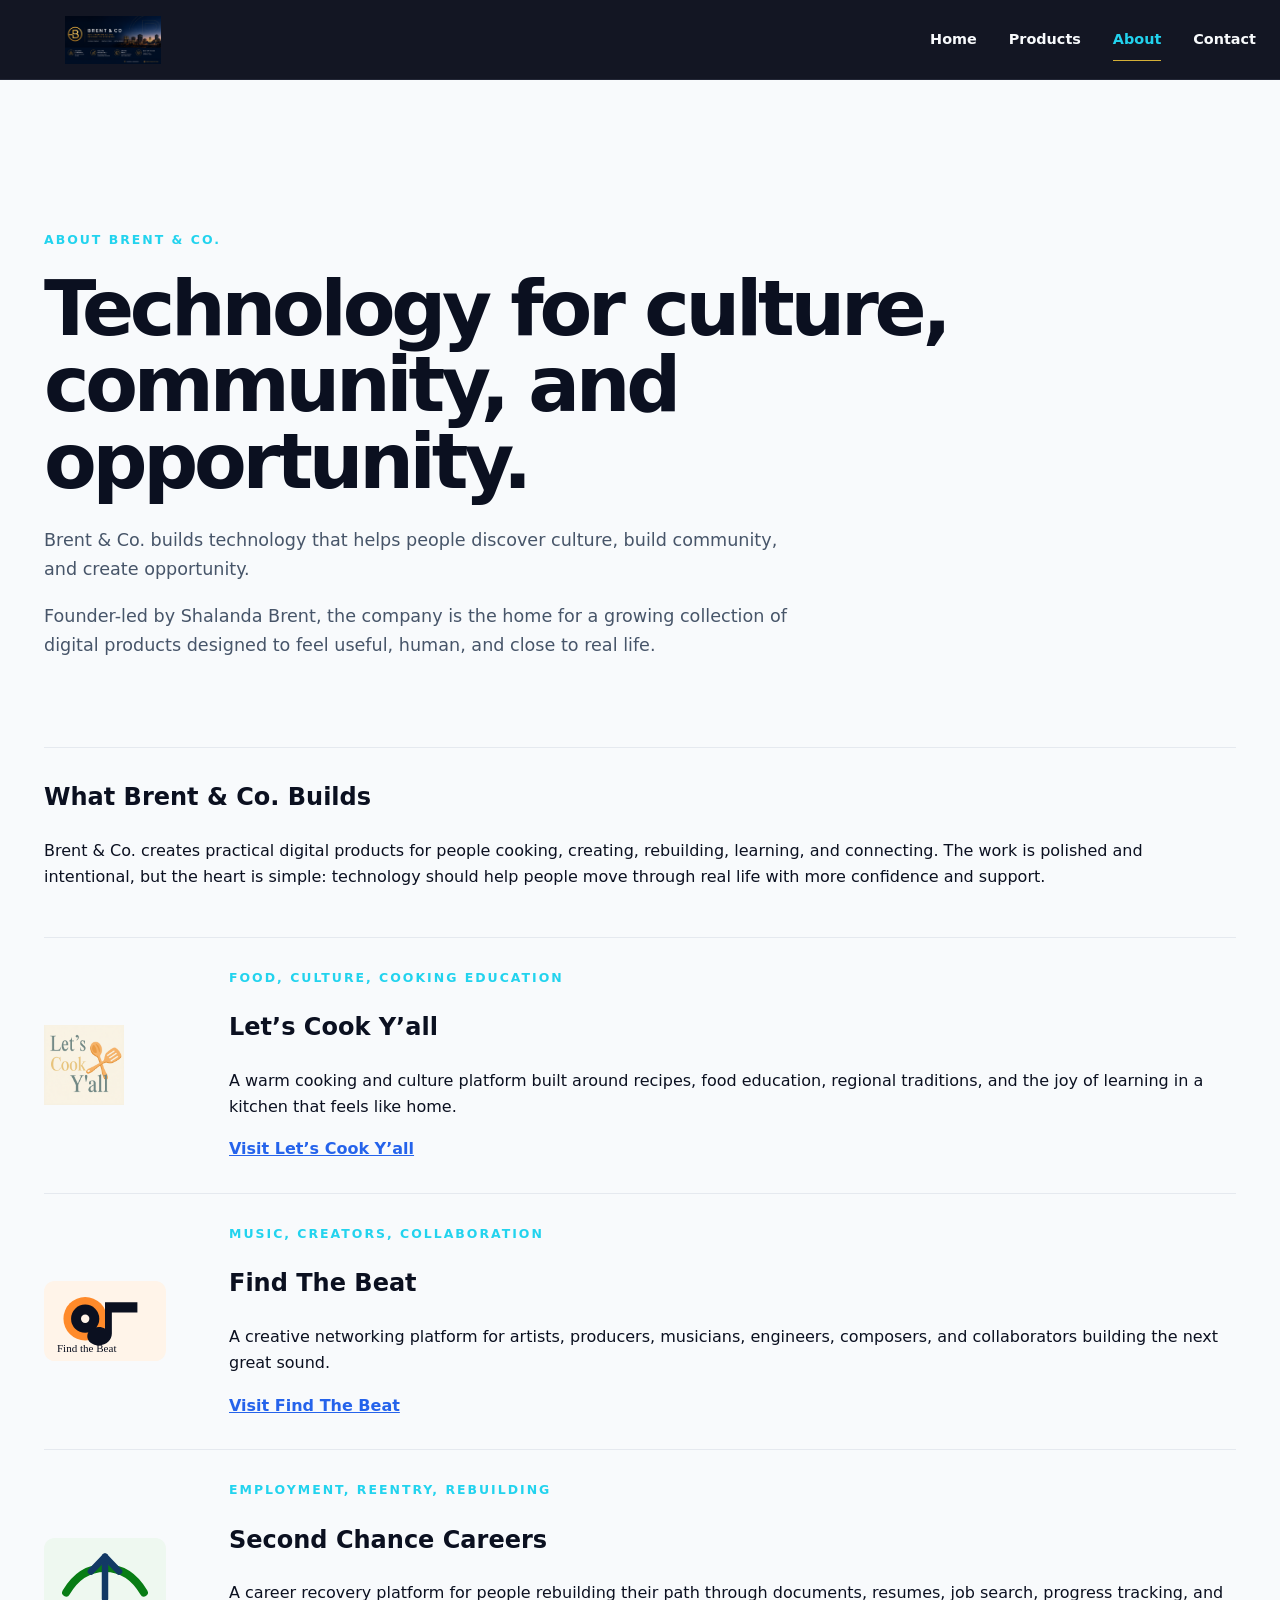
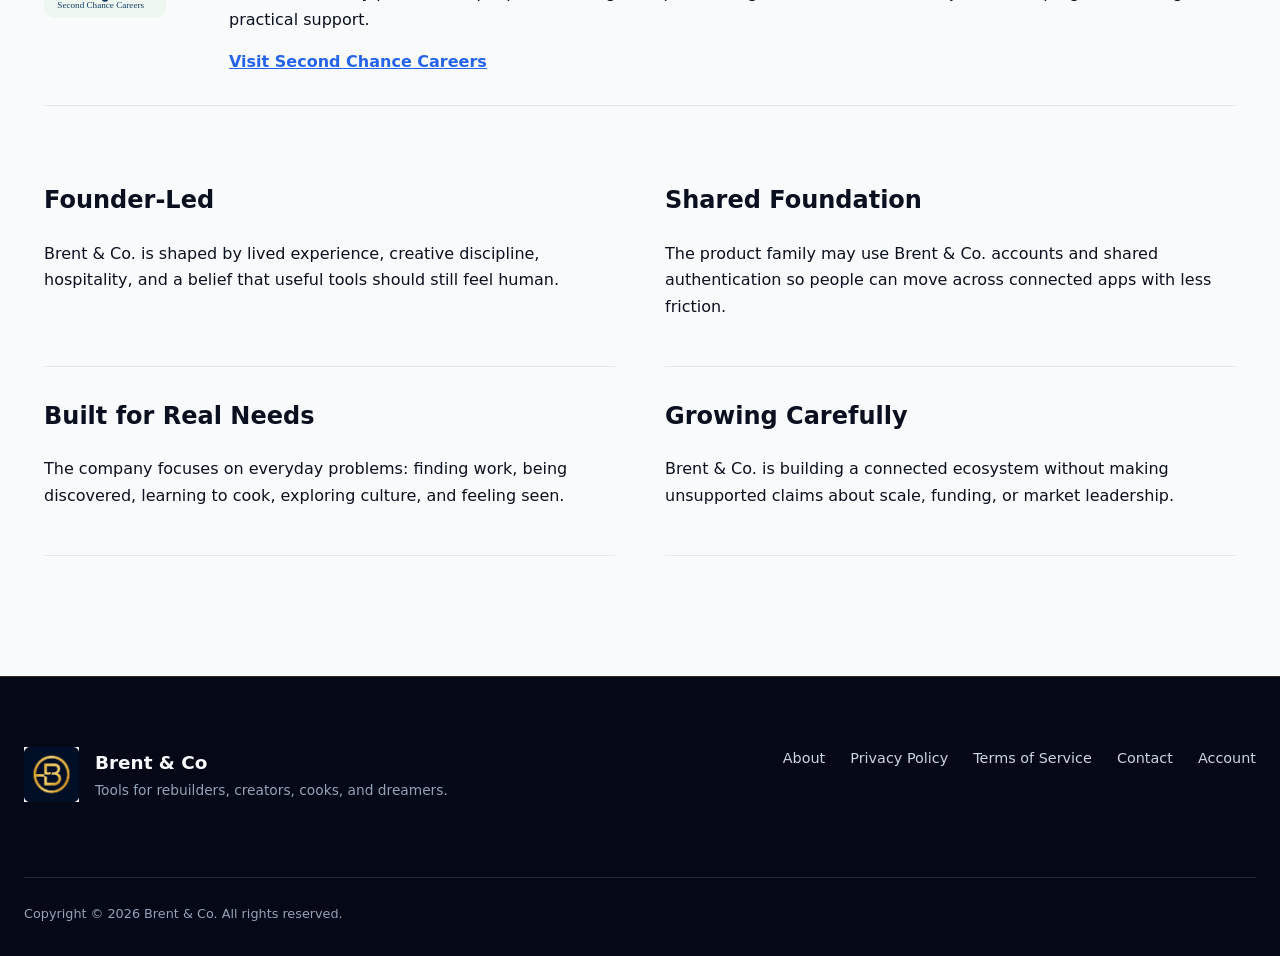
==== commit d7b5b7bb: "Redesign Brent and Co product site" ====
--- a/about.html
+++ b/about.html
@@ -14,7 +14,7 @@
     <meta name="twitter:card" content="summary_large_image" />
     <meta name="twitter:title" content="About | Brent & Co." />
     <meta name="twitter:description" content="Technology for culture, community, and opportunity." />
-    <meta name="theme-color" content="#2c1a10" />
+    <meta name="theme-color" content="#0B1020" />
     <link rel="icon" type="image/png" href="assets/brent-co-icon-192.png" />
     <link rel="apple-touch-icon" href="assets/brent-co-icon-192.png" />
     <link rel="stylesheet" href="styles.css" />
@@ -26,11 +26,10 @@
         <img src="assets/brent-co-horizontal.png" alt="Brent & Co." />
       </a>
       <nav aria-label="Main navigation">
+        <a href="/">Home</a>
+        <a href="/#products">Products</a>
         <a href="/about" aria-current="page">About</a>
-        <a href="/privacy">Privacy</a>
-        <a href="/terms">Terms</a>
         <a href="/contact">Contact</a>
-        <a href="/login">Sign In</a>
       </nav>
     </header>
 
@@ -39,7 +38,7 @@
         <p class="eyebrow">About Brent &amp; Co.</p>
         <h1 id="about-title">Technology for culture, community, and opportunity.</h1>
         <p>Brent &amp; Co. builds technology that helps people discover culture, build community, and create opportunity.</p>
-        <p>Founder-led by Shalanda Brent, the company is the home for a growing portfolio of digital products designed to feel useful, warm, and close to real life.</p>
+        <p>Founder-led by Shalanda Brent, the company is the home for a growing collection of digital products designed to feel useful, human, and close to real life.</p>
       </section>
 
       <section class="legal-card">
--- a/styles.css
+++ b/styles.css
@@ -1,2352 +1,13 @@
-:root {
-  --ink: #2c1a10;
-  --cream: #fff7e8;
-  --paper: rgba(255, 253, 247, 0.82);
-  --muted: #78614c;
-  --gold: #efbd5a;
-  --orange: #f28a2e;
-  --green: #2d8f69;
-  --blue: #4e8fd7;
-  --shadow: 0 28px 80px rgba(44, 26, 16, 0.18);
-  --soft-shadow: 0 16px 42px rgba(44, 26, 16, 0.12);
-  --radius: 34px;
-}
-
-* { box-sizing: border-box; }
-
-html { scroll-behavior: smooth; }
-
-body {
-  margin: 0;
-  min-width: 320px;
-  overflow-x: hidden;
-  color: var(--ink);
-  background: #fff8ea;
-  font-family: Inter, ui-sans-serif, system-ui, -apple-system, BlinkMacSystemFont, "Segoe UI", sans-serif;
-}
-
-a { color: inherit; text-decoration: none; }
-img { display: block; max-width: 100%; }
-
-.sr-only {
-  position: absolute;
-  width: 1px;
-  height: 1px;
-  padding: 0;
-  margin: -1px;
-  overflow: hidden;
-  clip: rect(0, 0, 0, 0);
-  white-space: nowrap;
-  border: 0;
-}
-
-.skip-link {
-  position: fixed;
-  top: 0.85rem;
-  left: 0.85rem;
-  z-index: 1000;
-  transform: translateY(-150%);
-  border-radius: 999px;
-  background: #111827;
-  color: #ffffff;
-  padding: 0.75rem 1rem;
-  box-shadow: 0 12px 28px rgba(17, 24, 39, 0.22);
-}
-
-.skip-link:focus {
-  transform: translateY(0);
-}
-
-a:focus-visible,
-button:focus-visible,
-input:focus-visible,
-select:focus-visible,
-textarea:focus-visible,
-[tabindex]:focus-visible {
-  outline: 3px solid #f4b400;
-  outline-offset: 4px;
-  box-shadow: 0 0 0 6px rgba(17, 24, 39, 0.16);
-}
-
-.site-header {
-  position: fixed;
-  inset: 0 0 auto;
-  z-index: 50;
-  display: flex;
-  align-items: center;
-  justify-content: space-between;
-  gap: 1rem;
-  padding: 0.65rem clamp(1rem, 5vw, 4.5rem);
-  background: rgba(255, 247, 232, 0.62);
-  border-bottom: 1px solid rgba(255, 255, 255, 0.22);
-  box-shadow: 0 12px 36px rgba(44, 26, 16, 0.1);
-  backdrop-filter: blur(24px);
-}
-
-.brand {
-  width: clamp(9.5rem, 18vw, 15.5rem);
-  display: inline-flex;
-  align-items: center;
-}
-
-.brand img {
-  width: 100%;
-  max-height: 4.35rem;
-  object-fit: contain;
-  border-radius: 16px;
-  box-shadow: 0 12px 34px rgba(0, 0, 0, 0.18);
-}
-
-nav {
-  display: flex;
-  flex-wrap: wrap;
-  justify-content: flex-end;
-  gap: 0.45rem;
-}
-
-nav a {
-  position: relative;
-  padding: 0.58rem 0.82rem;
-  border-radius: 999px;
-  color: rgba(44, 26, 16, 0.76);
-  font-size: 0.94rem;
-  font-weight: 850;
-  transition: color 180ms ease, background 180ms ease, transform 180ms ease;
-}
-
-nav a::after {
-  content: "";
-  position: absolute;
-  left: 0.9rem;
-  right: 0.9rem;
-  bottom: 0.45rem;
-  height: 2px;
-  border-radius: 99px;
-  background: var(--orange);
-  transform: scaleX(0);
-  transform-origin: left;
-  transition: transform 180ms ease;
-}
-
-nav a:hover {
-  color: var(--ink);
-  background: rgba(255, 255, 255, 0.64);
-  transform: translateY(-1px);
-}
-
-nav a:hover::after { transform: scaleX(1); }
-
-.cinematic {
-  min-height: 0;
-  position: relative;
-  isolation: isolate;
-  display: grid;
-  grid-template-columns: minmax(0, 0.86fr) minmax(20rem, 0.9fr);
-  gap: clamp(1rem, 3vw, 2.4rem);
-  align-items: center;
-  margin: 1rem clamp(0.8rem, 3vw, 2.1rem) 0;
-  padding: clamp(5.2rem, 8vw, 6.1rem) clamp(1rem, 4.4vw, 4.8rem) clamp(2rem, 5vw, 3.3rem);
-  overflow: hidden;
-  border: 1px solid rgba(255, 247, 232, 0.18);
-  border-radius: 0 0 38px 38px;
-  background:
-    radial-gradient(circle at 18% 28%, rgba(239, 189, 90, 0.24), transparent 18rem),
-    radial-gradient(circle at 72% 42%, rgba(255, 247, 232, 0.16), transparent 15rem),
-    linear-gradient(125deg, #32170e 0%, #3a1730 38%, #113f22 100%);
-  color: var(--cream);
-  box-shadow: 0 26px 80px rgba(44, 26, 16, 0.24);
-}
-
-.ambient {
-  position: absolute;
-  width: 34rem;
-  aspect-ratio: 1;
-  z-index: -2;
-  border-radius: 50%;
-  filter: blur(26px);
-  opacity: 0.62;
-  animation: drift 14s ease-in-out infinite alternate;
-}
-
-.ambient-one {
-  left: -12rem;
-  top: 12%;
-  background: radial-gradient(circle, rgba(242, 138, 46, 0.52), transparent 62%);
-}
-
-.ambient-two {
-  right: -11rem;
-  bottom: 4%;
-  background: radial-gradient(circle, rgba(78, 143, 215, 0.42), transparent 62%);
-  animation-delay: -5s;
-}
-
-.particle-field span {
-  position: absolute;
-  width: 0.42rem;
-  aspect-ratio: 1;
-  border-radius: 50%;
-  background: rgba(255, 247, 232, 0.52);
-  box-shadow: 0 0 24px rgba(255, 221, 150, 0.8);
-  animation: particle 9s ease-in-out infinite;
-}
-
-.particle-field span:nth-child(1) { left: 18%; top: 30%; }
-.particle-field span:nth-child(2) { left: 42%; top: 18%; animation-delay: -2s; }
-.particle-field span:nth-child(3) { left: 78%; top: 28%; animation-delay: -4s; }
-.particle-field span:nth-child(4) { left: 61%; top: 72%; animation-delay: -6s; }
-.particle-field span:nth-child(5) { left: 25%; top: 82%; animation-delay: -1s; }
-
-.logo-orbit {
-  width: 4.35rem;
-  flex: 0 0 auto;
-  padding: 0.38rem;
-  border: 1px solid rgba(255, 247, 232, 0.26);
-  border-radius: 22px;
-  background: rgba(255, 247, 232, 0.2);
-  box-shadow: 0 18px 44px rgba(0, 0, 0, 0.2);
-  animation: breathe 5s ease-in-out infinite;
-}
-
-.logo-orbit img {
-  width: 100%;
-  aspect-ratio: 1;
-  object-fit: cover;
-  border-radius: 18px;
-}
-
-.hero-kicker {
-  display: flex;
-  align-items: center;
-  gap: 0.9rem;
-  margin-bottom: 1.1rem;
-}
-
-.hero-kicker .eyebrow {
-  margin-bottom: 0.25rem;
-}
-
-.hero-kicker span {
-  display: block;
-  color: rgba(255, 247, 232, 0.72);
-  font-size: 0.94rem;
-  font-weight: 850;
-}
-
-.hero-brand-lockup {
-  width: min(100%, 36rem);
-  margin: 0 0 1rem;
-  border: 1px solid rgba(239, 189, 90, 0.24);
-  border-radius: 24px;
-  box-shadow: 0 24px 70px rgba(0, 0, 0, 0.26);
-}
-
-.banner-message {
-  width: min(100%, 28rem);
-  display: flex;
-  align-items: center;
-  gap: 0.75rem;
-  margin-bottom: 1rem;
-  padding: 0.62rem 0.76rem;
-  border: 1px solid rgba(255, 247, 232, 0.17);
-  border-radius: 22px;
-  background: rgba(255, 247, 232, 0.1);
-  box-shadow: inset 0 1px 0 rgba(255, 255, 255, 0.14);
-}
-
-.banner-message img {
-  width: 2.45rem;
-  aspect-ratio: 1;
-  object-fit: cover;
-  border-radius: 14px;
-}
-
-.banner-message p {
-  margin: 0;
-  color: rgba(255, 247, 232, 0.86);
-  font-family: Georgia, "Times New Roman", serif;
-  font-size: 1.12rem;
-}
-
-.eyebrow {
-  margin: 0 0 0.8rem;
-  color: var(--gold);
-  font-size: 0.76rem;
-  font-weight: 950;
-  letter-spacing: 0.16em;
-  text-transform: uppercase;
-}
-
-h1, h2, h3 {
-  margin: 0;
-  font-family: Georgia, "Times New Roman", serif;
-  font-weight: 400;
-  letter-spacing: 0;
-}
-
-h1 {
-  max-width: 690px;
-  font-size: clamp(2.35rem, 4.1vw, 4.15rem);
-  line-height: 0.96;
-}
-
-h2 {
-  font-size: clamp(2.55rem, 4.4vw, 3.55rem);
-  line-height: 0.98;
-}
-
-.hero-story > p:not(.eyebrow),
-.chapter-copy p,
-.river-copy p,
-.section-heading p {
-  color: rgba(255, 247, 232, 0.78);
-  line-height: 1.62;
-}
-
-.hero-story > p:not(.eyebrow) {
-  max-width: 34rem;
-  margin: 0.85rem 0 0;
-  font-size: 1.08rem;
-}
-
-.actions {
-  display: flex;
-  flex-wrap: wrap;
-  gap: 0.85rem;
-  margin-top: 1.6rem;
-}
-
-.button {
-  min-height: 3.05rem;
-  display: inline-flex;
-  align-items: center;
-  justify-content: center;
-  padding: 0 1.15rem;
-  border: 1px solid rgba(255, 255, 255, 0.14);
-  border-radius: 999px;
-  background: linear-gradient(180deg, #ffd979, #f0ad46);
-  color: var(--ink);
-  font-weight: 900;
-  box-shadow: 0 14px 34px rgba(239, 173, 70, 0.24);
-  transition: transform 180ms ease, box-shadow 180ms ease, background 180ms ease;
-}
-
-.button.secondary {
-  background: rgba(255, 247, 232, 0.12);
-  color: var(--cream);
-  box-shadow: none;
-}
-
-.button:hover {
-  transform: translateY(-2px);
-  box-shadow: 0 18px 44px rgba(239, 173, 70, 0.28);
-}
-
-.hero-previews {
-  min-height: 0;
-  display: grid;
-  grid-template-columns: repeat(2, minmax(0, 1fr));
-  gap: 0.8rem;
-  position: relative;
-}
-
-.preview-card {
-  position: relative;
-  width: 100%;
-  min-height: 11.25rem;
-  display: grid;
-  align-content: start;
-  padding: 0.82rem;
-  border: 1px solid rgba(255, 247, 232, 0.16);
-  border-radius: 26px;
-  background: rgba(255, 247, 232, 0.12);
-  background-position: center;
-  background-size: cover;
-  box-shadow: 0 18px 48px rgba(0, 0, 0, 0.2);
-  backdrop-filter: blur(22px);
-  overflow: hidden;
-  transition: transform 180ms ease, box-shadow 180ms ease;
-}
-
-.preview-card::before {
-  content: "";
-  position: absolute;
-  inset: 0;
-  background:
-    linear-gradient(180deg, rgba(44, 26, 16, 0.4), rgba(44, 26, 16, 0.78)),
-    var(--preview-image);
-  background-position: center;
-  background-size: cover;
-  z-index: -1;
-  transform: scale(1.03);
-}
-
-.preview-card:hover {
-  transform: translateY(-6px) scale(1.01);
-  box-shadow: 0 34px 86px rgba(0, 0, 0, 0.3);
-}
-
-.preview-card img {
-  position: relative;
-  width: 3.55rem;
-  height: 3.55rem;
-  object-fit: cover;
-  border: 6px solid rgba(255, 247, 232, 0.8);
-  border-radius: 20px;
-  background: var(--cream);
-}
-
-.preview-card span {
-  position: relative;
-  display: block;
-  margin-top: 0.75rem;
-  color: var(--gold);
-  font-size: 0.74rem;
-  font-weight: 950;
-  letter-spacing: 0.12em;
-  text-transform: uppercase;
-}
-
-.preview-card strong {
-  position: relative;
-  display: block;
-  margin-top: 0.35rem;
-  font-family: Georgia, "Times New Roman", serif;
-  font-size: 1.32rem;
-  font-weight: 400;
-}
-
-.preview-card p {
-  position: relative;
-  margin: 0.45rem 0 0;
-  color: rgba(255, 247, 232, 0.78);
-  font-size: 0.84rem;
-  line-height: 1.5;
-}
-
-.preview-card em {
-  position: relative;
-  align-self: end;
-  margin-top: 0.75rem;
-  color: var(--cream);
-  font-size: 0.78rem;
-  font-style: normal;
-  font-weight: 950;
-}
-
-.preview-ftb,
-.preview-cook,
-.preview-career {
-  inset: auto;
-}
-
-.preview-ftb { --preview-image: url("assets/editorial-music-collab.jpg"); }
-.preview-cook { --preview-image: url("assets/editorial-cooking-hero.jpg"); }
-.preview-career { --preview-image: url("assets/editorial-career-support.jpg"); }
-
-.brand-showcase-card {
-  grid-column: 1 / -1;
-  display: grid;
-  place-items: center;
-  padding: 1rem;
-  border: 1px solid rgba(239, 189, 90, 0.24);
-  border-radius: 30px;
-  background:
-    radial-gradient(circle at 50% 20%, rgba(239, 189, 90, 0.18), transparent 16rem),
-    rgba(2, 17, 35, 0.62);
-  box-shadow: 0 24px 70px rgba(0, 0, 0, 0.26);
-}
-
-.brand-showcase-card img {
-  width: min(100%, 22rem);
-  max-height: 14rem;
-  object-fit: contain;
-  border-radius: 24px;
-}
-
-.scroll-cue {
-  position: absolute;
-  left: 50%;
-  bottom: 0.85rem;
-  display: inline-flex;
-  align-items: center;
-  gap: 0.55rem;
-  transform: translateX(-50%);
-  color: rgba(255, 247, 232, 0.72);
-  font-size: 0.86rem;
-  font-weight: 800;
-}
-
-.scroll-cue span {
-  width: 0.72rem;
-  height: 1.8rem;
-  border: 1px solid rgba(255, 247, 232, 0.5);
-  border-radius: 999px;
-}
-
-.chapter,
-.ecosystem-river,
-.live-apps {
-  position: relative;
-  padding: 5rem clamp(1rem, 6vw, 6rem);
-}
-
-.find-chapter {
-  display: grid;
-  grid-template-columns: minmax(0, 0.86fr) minmax(18rem, 0.74fr);
-  gap: clamp(2rem, 6vw, 5rem);
-  align-items: center;
-  background:
-    radial-gradient(circle at 78% 28%, rgba(242, 138, 46, 0.22), transparent 20rem),
-    linear-gradient(135deg, #130e0b, #2b160f 54%, #51210e);
-  color: var(--cream);
-}
-
-.find-chapter::before,
-.ecosystem-river::before,
-.live-apps::before {
-  content: "";
-  position: absolute;
-  inset: -3rem 0 auto;
-  height: 7rem;
-  border-radius: 0 0 50% 50%;
-  background: inherit;
-  z-index: 0;
-  pointer-events: none;
-}
-
-.chapter-copy,
-.music-visual,
-.river-panel,
-.section-heading,
-.app-links {
-  position: relative;
-  z-index: 1;
-}
-
-.music-visual {
-  min-height: 26rem;
-}
-
-.artist-card {
-  position: absolute;
-  border: 1px solid rgba(255, 247, 232, 0.14);
-  border-radius: 30px;
-  background: rgba(255, 247, 232, 0.1);
-  box-shadow: 0 24px 70px rgba(0, 0, 0, 0.28);
-  backdrop-filter: blur(20px);
-}
-
-.artist-card.main {
-  width: min(22rem, 88vw);
-  padding: 1.2rem;
-  left: 8%;
-  top: 2rem;
-}
-
-.artist-card.main img {
-  width: 5rem;
-  border-radius: 20px;
-  background: var(--cream);
-}
-
-.artist-card.main strong,
-.artist-card.main span {
-  display: block;
-  margin-top: 0.8rem;
-}
-
-.artist-card.main strong {
-  font-family: Georgia, "Times New Roman", serif;
-  font-size: 2rem;
-  font-weight: 400;
-}
-
-.artist-card.small {
-  padding: 0.8rem 1rem;
-  color: var(--cream);
-  font-weight: 850;
-}
-
-.artist-card.one { right: 5%; top: 1rem; }
-.artist-card.two { right: 16%; bottom: 4rem; }
-
-.waveform {
-  position: absolute;
-  left: 2rem;
-  right: 2rem;
-  bottom: 1rem;
-  display: flex;
-  align-items: end;
-  gap: 0.55rem;
-  height: 5rem;
-}
-
-.waveform i {
-  width: 100%;
-  border-radius: 999px;
-  background: linear-gradient(180deg, #ffbc68, #f28a2e);
-  animation: equalize 1.8s ease-in-out infinite alternate;
-}
-
-.waveform i:nth-child(1) { height: 38%; }
-.waveform i:nth-child(2) { height: 70%; animation-delay: -0.4s; }
-.waveform i:nth-child(3) { height: 48%; animation-delay: -0.9s; }
-.waveform i:nth-child(4) { height: 86%; animation-delay: -0.2s; }
-.waveform i:nth-child(5) { height: 56%; animation-delay: -0.7s; }
-.waveform i:nth-child(6) { height: 76%; animation-delay: -1.1s; }
-.waveform i:nth-child(7) { height: 42%; animation-delay: -0.5s; }
-
-.ecosystem-river {
-  display: grid;
-  gap: 2rem;
-  background: #fff8ea;
-}
-
-.river-panel {
-  min-height: 26rem;
-  display: grid;
-  grid-template-columns: minmax(0, 0.8fr) minmax(18rem, 0.72fr);
-  gap: clamp(1.5rem, 5vw, 4rem);
-  align-items: center;
-  padding: clamp(1.3rem, 4vw, 3.25rem);
-  border-radius: 42px;
-  box-shadow: var(--shadow);
-  overflow: hidden;
-}
-
-.river-panel:nth-child(even) {
-  grid-template-columns: minmax(18rem, 0.72fr) minmax(0, 0.8fr);
-}
-
-.river-copy p {
-  color: rgba(44, 26, 16, 0.72);
-}
-
-.cook-panel {
-  background:
-    radial-gradient(circle at 78% 22%, rgba(239, 189, 90, 0.32), transparent 20rem),
-    linear-gradient(135deg, #fff3cb, #fffdf7);
-}
-
-.career-panel {
-  background:
-    radial-gradient(circle at 20% 22%, rgba(78, 143, 215, 0.22), transparent 18rem),
-    linear-gradient(135deg, #ecf9f2, #f8fff8);
-}
-
-.recipe-float,
-.roadmap,
-.compass-visual {
-  border: 1px solid rgba(255, 255, 255, 0.72);
-  border-radius: 34px;
-  background: rgba(255, 255, 255, 0.62);
-  box-shadow: var(--soft-shadow);
-}
-
-.recipe-float {
-  display: grid;
-  gap: 0.8rem;
-  padding: 1rem;
-  transform: rotate(2deg);
-}
-
-.recipe-float img {
-  width: 100%;
-  aspect-ratio: 16 / 10;
-  object-fit: cover;
-  border-radius: 24px;
-}
-
-.recipe-float strong {
-  font-family: Georgia, "Times New Roman", serif;
-  font-size: 2rem;
-  font-weight: 400;
-}
-
-.roadmap {
-  display: grid;
-  gap: 0.75rem;
-  padding: 1rem;
-}
-
-.roadmap span {
-  padding: 1rem;
-  border-radius: 18px;
-  background: rgba(45, 143, 105, 0.1);
-  font-weight: 900;
-}
-
-.roadmap .done {
-  background: rgba(45, 143, 105, 0.22);
-}
-
-.compass-visual {
-  position: relative;
-  min-height: 20rem;
-  display: grid;
-  place-items: center;
-  border-radius: 50%;
-}
-
-.compass-visual img {
-  width: 9rem;
-  aspect-ratio: 1;
-  object-fit: cover;
-  border: 8px solid rgba(255, 255, 255, 0.8);
-  border-radius: 50%;
-}
-
-.compass-visual span {
-  position: absolute;
-  color: #244563;
-  font-weight: 950;
-}
-
-.compass-visual span:nth-of-type(1) { top: 1.2rem; }
-.compass-visual span:nth-of-type(2) { right: 1.2rem; }
-.compass-visual span:nth-of-type(3) { bottom: 1.2rem; }
-.compass-visual span:nth-of-type(4) { left: 1.2rem; }
-
-.live-apps {
-  background:
-    radial-gradient(circle at 18% 16%, rgba(239, 189, 90, 0.18), transparent 24rem),
-    #fffdf7;
-}
-
-.anchor-target {
-  position: absolute;
-  top: -5.5rem;
-}
-
-.live-apps .section-heading {
-  max-width: 58rem;
-  margin-bottom: 2rem;
-}
-
-.live-apps .section-heading p,
-.live-apps .section-heading h2 {
-  color: var(--ink);
-}
-
-.app-links {
-  display: grid;
-  grid-template-columns: repeat(4, minmax(0, 1fr));
-  gap: 1rem;
-}
-
-.live-link {
-  display: grid;
-  gap: 0.65rem;
-  padding: 1rem;
-  border-radius: 28px;
-  background: var(--paper);
-  box-shadow: var(--soft-shadow);
-  transition: transform 180ms ease, box-shadow 180ms ease;
-}
-
-.live-link:hover {
-  transform: translateY(-5px);
-  box-shadow: var(--shadow);
-}
-
-.live-link img {
-  width: 4rem;
-  height: 4rem;
-  object-fit: cover;
-  border-radius: 18px;
-}
-
-.live-link strong {
-  font-family: Georgia, "Times New Roman", serif;
-  font-size: 1.5rem;
-  font-weight: 400;
-}
-
-.live-link span {
-  color: var(--muted);
-  line-height: 1.45;
-}
-
-.about-page {
-  min-height: 100vh;
-  padding: 8rem max(1.25rem, 5vw) 5rem;
-  background:
-    radial-gradient(circle at 18% 12%, rgba(242, 196, 91, 0.18), transparent 34%),
-    radial-gradient(circle at 82% 6%, rgba(34, 81, 137, 0.28), transparent 32%),
-    var(--deep-blue);
-}
-
-.about-page .founder-profile {
-  max-width: var(--container);
-  margin: 0 auto;
-}
-
-.mission-values {
-  width: min(var(--container), calc(100% - 2rem));
-  margin: 2rem auto;
-  padding: clamp(1.1rem, 4vw, 2rem);
-  border: 1px solid rgba(255, 247, 232, 0.18);
-  border-radius: 34px;
-  background:
-    radial-gradient(circle at 88% 10%, rgba(242, 196, 91, 0.2), transparent 18rem),
-    linear-gradient(135deg, rgba(7, 20, 38, 0.92), rgba(32, 55, 74, 0.82));
-  box-shadow: 0 28px 70px rgba(0, 0, 0, 0.22);
-}
-
-.mv-header {
-  max-width: 54rem;
-  margin-bottom: 1.2rem;
-}
-
-.mv-header h2 {
-  margin: 0.15rem 0 0.55rem;
-  color: var(--cream);
-  font-family: Georgia, "Times New Roman", serif;
-  font-size: clamp(2rem, 5vw, 4rem);
-  line-height: 0.98;
-}
-
-.mv-header p:not(.eyebrow),
-.mv-tagline {
-  color: rgba(255, 247, 232, 0.78);
-}
-
-.mv-tagline {
-  display: inline-flex;
-  width: fit-content;
-  margin: 0.35rem 0 0;
-  padding: 0.55rem 0.85rem;
-  border-radius: 999px;
-  background: rgba(242, 196, 91, 0.14);
-  color: #f2c45b;
-  font-weight: 900;
-}
-
-.mv-grid {
-  display: grid;
-  grid-template-columns: repeat(3, minmax(0, 1fr));
-  gap: 1rem;
-}
-
-.mv-card {
-  display: grid;
-  gap: 0.65rem;
-  padding: clamp(1rem, 3vw, 1.35rem);
-  border: 1px solid rgba(255, 247, 232, 0.16);
-  border-radius: 26px;
-  background: rgba(255, 247, 232, 0.08);
-  box-shadow: 0 18px 44px rgba(0, 0, 0, 0.14);
-}
-
-.mv-card span {
-  color: #f2c45b;
-  font-size: 0.78rem;
-  font-weight: 950;
-  letter-spacing: 0.14em;
-  text-transform: uppercase;
-}
-
-.mv-card h3 {
-  margin: 0;
-  color: var(--cream);
-  font-family: Georgia, "Times New Roman", serif;
-  font-size: clamp(1.35rem, 3vw, 2rem);
-  line-height: 1.05;
-}
-
-.mv-card p {
-  margin: 0;
-  color: rgba(255, 247, 232, 0.76);
-  line-height: 1.6;
-}
-
-.value-list {
-  display: grid;
-  gap: 0.75rem;
-}
-
-.value-list div {
-  padding: 0.8rem;
-  border-radius: 18px;
-  background: rgba(255, 247, 232, 0.08);
-}
-
-.value-list strong {
-  display: block;
-  margin-bottom: 0.2rem;
-  color: var(--cream);
-}
-
-.founder-profile {
-  display: grid;
-  grid-template-columns: minmax(14rem, 22rem) minmax(0, 1fr);
-  align-items: center;
-  gap: clamp(1rem, 3vw, 2rem);
-  width: min(1080px, calc(100% - 2rem));
-  margin: 0 auto 2rem;
-  padding: clamp(1rem, 3vw, 1.5rem);
-  border: 1px solid rgba(255, 247, 232, 0.2);
-  border-radius: 34px;
-  background: linear-gradient(135deg, rgba(44, 26, 16, 0.92), rgba(95, 50, 35, 0.86));
-  box-shadow: 0 28px 70px rgba(0, 0, 0, 0.22);
-}
-
-.founder-mark {
-  width: 100%;
-  max-width: 21rem;
-  aspect-ratio: 4 / 5;
-  display: grid;
-  place-items: center;
-  border-radius: 30px;
-  background: rgba(255, 247, 232, 0.92);
-  box-shadow: 0 18px 40px rgba(0, 0, 0, 0.2);
-  overflow: hidden;
-}
-
-.founder-mark img {
-  width: 100%;
-  height: 100%;
-  object-fit: cover;
-}
-
-.founder-copy h2 {
-  margin: 0.15rem 0 0.4rem;
-  font-family: Georgia, "Times New Roman", serif;
-  font-size: clamp(2rem, 5vw, 4rem);
-  line-height: 0.95;
-  color: var(--cream);
-}
-
-.founder-copy h3 {
-  margin: 0 0 0.75rem;
-  color: #f2c45b;
-  font-size: clamp(1.1rem, 2.5vw, 1.7rem);
-}
-
-.founder-copy p:not(.eyebrow) {
-  max-width: 48rem;
-  margin: 0 0 0.75rem;
-  color: rgba(255, 247, 232, 0.75);
-  line-height: 1.6;
-}
-
-.founder-copy blockquote {
-  max-width: 50rem;
-  margin: 1rem 0 0;
-  padding: 1rem 1.1rem;
-  border-left: 4px solid #f2c45b;
-  border-radius: 0 18px 18px 0;
-  background: rgba(255, 247, 232, 0.08);
-  color: rgba(255, 247, 232, 0.9);
-  font-size: 1rem;
-  line-height: 1.65;
-}
-
-.founder-badges {
-  display: flex;
-  flex-wrap: wrap;
-  gap: 0.5rem;
-  margin-top: 0.85rem;
-}
-
-.founder-badges span {
-  border-radius: 999px;
-  padding: 0.42rem 0.7rem;
-  background: rgba(255, 247, 232, 0.18);
-  color: var(--cream);
-  font-weight: 900;
-  font-size: 0.78rem;
-}
-
-.founder-contact-list {
-  display: flex;
-  flex-wrap: wrap;
-  gap: 0.55rem;
-  margin-top: 0.8rem;
-}
-
-.founder-contact-list a {
-  color: rgba(255, 247, 232, 0.82);
-  font-size: 0.9rem;
-  font-weight: 800;
-}
-
-.founder-page {
-  min-height: 100vh;
-  padding: 7.5rem clamp(1rem, 4vw, 4rem) 4rem;
-  background:
-    radial-gradient(circle at 16% 6%, rgba(239, 189, 90, 0.2), transparent 20rem),
-    radial-gradient(circle at 84% 12%, rgba(78, 143, 215, 0.22), transparent 24rem),
-    linear-gradient(180deg, #071426 0%, #10233b 34%, #fff8ea 34%, #fff8ea 100%);
-}
-
-.founder-hero {
-  width: min(1120px, 100%);
-  margin: 0 auto 1.3rem;
-  display: grid;
-  grid-template-columns: minmax(16rem, 0.78fr) minmax(0, 1.22fr);
-  gap: clamp(1rem, 4vw, 2.4rem);
-  align-items: center;
-  padding: clamp(1rem, 4vw, 2rem);
-  border: 1px solid rgba(239, 189, 90, 0.25);
-  border-radius: 38px;
-  background:
-    radial-gradient(circle at 12% 10%, rgba(239, 189, 90, 0.24), transparent 18rem),
-    rgba(5, 16, 31, 0.9);
-  box-shadow: 0 28px 80px rgba(0, 0, 0, 0.28);
-  color: var(--cream);
-}
-
-.founder-portrait-card {
-  position: relative;
-  border-radius: 32px;
-  overflow: hidden;
-  background: rgba(255, 247, 232, 0.92);
-  box-shadow: 0 20px 60px rgba(0, 0, 0, 0.28);
-}
-
-.founder-portrait-card > img {
-  width: 100%;
-  aspect-ratio: 4 / 5;
-  object-fit: cover;
-}
-
-.founder-seal {
-  position: absolute;
-  left: 1rem;
-  right: 1rem;
-  bottom: 1rem;
-  display: flex;
-  align-items: center;
-  gap: 0.65rem;
-  padding: 0.62rem 0.75rem;
-  border: 1px solid rgba(239, 189, 90, 0.35);
-  border-radius: 22px;
-  background: rgba(7, 20, 38, 0.82);
-  color: var(--cream);
-  backdrop-filter: blur(16px);
-}
-
-.founder-seal img {
-  width: 2.8rem;
-  aspect-ratio: 1;
-  object-fit: cover;
-  border-radius: 50%;
-}
-
-.founder-seal span {
-  font-weight: 900;
-}
-
-.founder-hero-copy h1,
-.founder-statement h2,
-.founder-section h2,
-.founder-split h2 {
-  margin: 0 0 0.75rem;
-  font-family: Georgia, "Times New Roman", serif;
-  line-height: 0.96;
-}
-
-.founder-hero-copy h1 {
-  font-size: clamp(3rem, 8vw, 6.5rem);
-}
-
-.founder-hero-copy h2 {
-  margin: 0 0 1rem;
-  color: var(--gold);
-  font-size: clamp(1.2rem, 3vw, 2rem);
-}
-
-.founder-hero-copy p {
-  max-width: 48rem;
-  color: rgba(255, 247, 232, 0.78);
-  line-height: 1.65;
-}
-
-.founder-statement,
-.founder-section,
-.founder-split {
-  width: min(1120px, 100%);
-  margin: 0 auto 1.3rem;
-}
-
-.founder-statement {
-  padding: clamp(1.25rem, 4vw, 2.4rem);
-  border-radius: 34px;
-  background:
-    radial-gradient(circle at 10% 0%, rgba(239, 189, 90, 0.22), transparent 18rem),
-    #fffdf7;
-  box-shadow: var(--soft-shadow);
-}
-
-.founder-statement h2,
-.founder-section h2,
-.founder-split h2 {
-  color: var(--ink);
-  font-size: clamp(2rem, 5vw, 4rem);
-}
-
-.founder-statement blockquote {
-  margin: 0;
-  padding: 1rem 0 0 1.1rem;
-  border-left: 4px solid var(--gold);
-  color: #5f4a3f;
-  font-family: Georgia, "Times New Roman", serif;
-  font-size: clamp(1.2rem, 2.6vw, 1.8rem);
-  line-height: 1.45;
-}
-
-.founder-section {
-  padding: clamp(1.15rem, 3vw, 2rem);
-  border: 1px solid rgba(95, 74, 63, 0.1);
-  border-radius: 34px;
-  background: rgba(255, 253, 247, 0.86);
-  box-shadow: var(--soft-shadow);
-}
-
-.founder-bio-section {
-  display: grid;
-  grid-template-columns: minmax(0, 0.7fr) minmax(0, 1fr);
-  gap: 1rem;
-  align-items: start;
-}
-
-.founder-bio-section p:not(.eyebrow),
-.timeline-grid p,
-.portfolio-grid p,
-.founder-split p,
-.press-card li {
-  color: #5f4a3f;
-  line-height: 1.6;
-}
-
-.compact-heading {
-  margin-bottom: 1rem;
-}
-
-.timeline-grid {
-  display: grid;
-  grid-template-columns: repeat(4, minmax(0, 1fr));
-  gap: 0.85rem;
-}
-
-.timeline-grid article,
-.portfolio-grid a,
-.founder-split article {
-  border: 1px solid #e7d8bf;
-  border-radius: 26px;
-  background: #fffaf3;
-  box-shadow: 0 16px 42px rgba(44, 26, 16, 0.08);
-}
-
-.timeline-grid article {
-  padding: 1rem;
-}
-
-.timeline-grid span,
-.portfolio-grid span {
-  display: inline-flex;
-  width: fit-content;
-  margin-bottom: 0.7rem;
-  padding: 0.35rem 0.6rem;
-  border-radius: 999px;
-  background: rgba(239, 189, 90, 0.22);
-  color: #6d4418;
-  font-weight: 950;
-  font-size: 0.76rem;
-  text-transform: uppercase;
-}
-
-.timeline-grid h3,
-.portfolio-grid strong {
-  display: block;
-  margin: 0 0 0.45rem;
-  color: var(--ink);
-  font-family: Georgia, "Times New Roman", serif;
-  font-size: 1.45rem;
-  line-height: 1;
-}
-
-.portfolio-grid {
-  display: grid;
-  grid-template-columns: repeat(4, minmax(0, 1fr));
-  gap: 0.85rem;
-}
-
-.portfolio-grid a {
-  padding: 1rem;
-  transition: transform 180ms ease, box-shadow 180ms ease;
-}
-
-.portfolio-grid a:hover {
-  transform: translateY(-4px);
-  box-shadow: var(--shadow);
-}
-
-.portfolio-grid img {
-  width: 4.4rem;
-  height: 4.4rem;
-  margin-bottom: 0.8rem;
-  border-radius: 18px;
-  object-fit: cover;
-}
-
-.founder-split {
-  display: grid;
-  grid-template-columns: minmax(0, 1fr) minmax(0, 1fr);
-  gap: 0.9rem;
-}
-
-.founder-split article {
-  padding: clamp(1rem, 3vw, 1.6rem);
-}
-
-.contact-list {
-  display: grid;
-  gap: 0.6rem;
-  margin-top: 1rem;
-}
-
-.contact-list a,
-.contact-list span {
-  width: fit-content;
-  padding: 0.55rem 0.8rem;
-  border-radius: 999px;
-  background: rgba(239, 189, 90, 0.2);
-  color: var(--ink);
-  font-weight: 900;
-}
-
-.press-card ul {
-  margin: 1rem 0;
-  padding-left: 1.1rem;
-}
-
-.identity-foundation {
-  display: grid;
-  grid-template-columns: minmax(0, 1fr) minmax(260px, 0.55fr);
-  gap: clamp(1rem, 3vw, 1.5rem);
-  width: min(1080px, calc(100% - 2rem));
-  margin: 0 auto 2rem;
-  padding: clamp(1.25rem, 4vw, 2rem);
-  border: 1px solid rgba(95, 74, 63, 0.12);
-  border-radius: 34px;
-  background:
-    radial-gradient(circle at 8% 0%, rgba(239, 189, 90, 0.22), transparent 18rem),
-    #fff8ec;
-  box-shadow: 0 22px 58px rgba(43, 26, 18, 0.1);
-}
-
-.identity-foundation h2 {
-  margin: 0.15rem 0 0.55rem;
-  color: #2b1a12;
-  font-family: Georgia, "Times New Roman", serif;
-  font-size: clamp(2rem, 5vw, 4rem);
-  line-height: 0.98;
-}
-
-.identity-foundation p:not(.eyebrow) {
-  max-width: 46rem;
-  color: #5f4a3f;
-  line-height: 1.6;
-}
-
-.identity-card {
-  display: grid;
-  gap: 0.75rem;
-  align-content: center;
-  padding: 1rem;
-  border: 1px solid #e7d8bf;
-  border-radius: 26px;
-  background: #fffaf3;
-}
-
-.identity-avatar {
-  width: 4.5rem;
-  aspect-ratio: 1;
-  display: grid;
-  place-items: center;
-  border: 3px solid #e7d8bf;
-  border-radius: 50%;
-  color: #2b1a12;
-  background:
-    radial-gradient(circle at 28% 24%, rgba(239, 189, 90, 0.46), transparent 38%),
-    #fff8ec;
-  font-family: Georgia, "Times New Roman", serif;
-  font-size: 1.4rem;
-  font-weight: 900;
-  overflow: hidden;
-}
-
-.identity-avatar img {
-  width: 100%;
-  height: 100%;
-  object-fit: cover;
-}
-
-.identity-card strong {
-  color: #2b1a12;
-  font-size: 1.35rem;
-}
-
-.identity-card span,
-.auth-buttons button,
-.auth-buttons a {
-  color: #5f4a3f;
-}
-
-.auth-buttons {
-  grid-column: 1 / -1;
-  display: grid;
-  grid-template-columns: repeat(4, minmax(150px, 1fr));
-  gap: 0.75rem;
-}
-
-.auth-buttons button,
-.auth-buttons a {
-  min-height: 3rem;
-  border: 1px solid #e7d8bf;
-  border-radius: 999px;
-  background: #fffaf3;
-  font-weight: 900;
-  display: inline-flex;
-  align-items: center;
-  justify-content: center;
-  text-decoration: none;
-}
-
-.auth-buttons button {
-  cursor: not-allowed;
-  opacity: 0.72;
-}
-
-.homage {
-  padding: 2.5rem 1rem 4.5rem;
-  text-align: center;
-  background:
-    radial-gradient(circle at 50% 0%, rgba(239, 189, 90, 0.24), transparent 18rem),
-    #fffdf7;
-}
-
-.homage p {
-  width: min(48rem, 100%);
-  margin: 0 auto;
-  padding: 1.6rem;
-  border-radius: 34px;
-  background: rgba(255, 247, 232, 0.74);
-  box-shadow: var(--soft-shadow);
-  color: var(--ink);
-  font-family: Georgia, "Times New Roman", serif;
-  font-size: 2.65rem;
-  line-height: 1;
-}
-
-.site-footer {
-  display: grid;
-  grid-template-columns: minmax(0, 0.9fr) minmax(18rem, 0.8fr);
-  gap: 2rem;
-  padding: 3.5rem clamp(1rem, 6vw, 6rem);
-  background: #2c1a10;
-  color: var(--cream);
-}
-
-.footer-mark {
-  display: flex;
-  gap: 1rem;
-  align-items: center;
-}
-
-.footer-mark img {
-  width: 5.5rem;
-  aspect-ratio: 1;
-  object-fit: cover;
-  border-radius: 22px;
-}
-
-.footer-mark strong {
-  display: block;
-  font-family: Georgia, "Times New Roman", serif;
-  font-size: 2.65rem;
-  font-weight: 400;
-}
-
-.footer-mark span,
-.site-footer p {
-  color: rgba(255, 247, 232, 0.68);
-}
-
-.newsletter {
-  display: grid;
-  gap: 0.75rem;
-}
-
-.newsletter label {
-  font-weight: 900;
-}
-
-.newsletter div {
-  display: flex;
-  gap: 0.65rem;
-}
-
-.newsletter input {
-  width: 100%;
-  min-height: 3.05rem;
-  padding: 0 1rem;
-  border: 1px solid rgba(255, 247, 232, 0.18);
-  border-radius: 999px;
-  background: rgba(255, 247, 232, 0.1);
-  color: var(--cream);
-}
-
-.footer-links {
-  grid-column: 1 / -1;
-  display: flex;
-  flex-wrap: wrap;
-  gap: 0.65rem;
-}
-
-.footer-links a {
-  padding: 0.75rem 1rem;
-  border: 1px solid rgba(255, 247, 232, 0.16);
-  border-radius: 999px;
-  color: rgba(255, 247, 232, 0.86);
-  font-weight: 850;
-}
-
-.ecosystem-dock {
-  grid-column: 1 / -1;
-  display: flex;
-  flex-wrap: wrap;
-  gap: 0.85rem;
-}
-
-.ecosystem-dock a {
-  width: 4rem;
-  aspect-ratio: 1;
-  display: grid;
-  place-items: center;
-  border: 1px solid rgba(255, 247, 232, 0.18);
-  border-radius: 18px;
-  background: rgba(255, 247, 232, 0.12);
-  color: var(--cream);
-  font-size: 0.76rem;
-  font-weight: 950;
-  box-shadow: 0 12px 28px rgba(0, 0, 0, 0.16);
-  transition: transform 180ms ease, background 180ms ease, box-shadow 180ms ease;
-}
-
-.ecosystem-dock a:hover {
-  transform: translateY(-3px);
-  background: rgba(255, 247, 232, 0.22);
-  box-shadow: 0 18px 38px rgba(0, 0, 0, 0.2);
-}
-
-.ecosystem-dock a:nth-child(2) { background: rgba(239, 189, 90, 0.34); }
-.ecosystem-dock a:nth-child(3) { background: rgba(242, 138, 46, 0.36); }
-.ecosystem-dock a:nth-child(4) { background: rgba(78, 143, 215, 0.34); }
-.ecosystem-dock a:nth-child(5) { background: rgba(45, 143, 105, 0.34); }
-
-.site-footer p {
-  grid-column: 1 / -1;
-  margin: 0;
-}
-
-.legal-page {
-  background:
-    radial-gradient(circle at 12% 8%, rgba(239, 189, 90, 0.22), transparent 28rem),
-    linear-gradient(135deg, #fff7e8 0%, #f6ead8 52%, #fffdf7 100%);
-}
-
-.legal-shell {
-  width: min(1120px, calc(100% - 2rem));
-  margin: 0 auto;
-  padding: clamp(7.5rem, 10vw, 9rem) 0 4rem;
-  display: grid;
-  gap: 1.35rem;
-}
-
-.legal-hero,
-.legal-card,
-.legal-grid article,
-.contact-grid article,
-.product-list article {
-  border: 1px solid rgba(44, 26, 16, 0.12);
-  background: rgba(255, 253, 247, 0.86);
-  box-shadow: var(--soft-shadow);
-  border-radius: 28px;
-}
-
-.legal-hero {
-  padding: clamp(2rem, 5vw, 4rem);
-  max-width: 880px;
-}
-
-.legal-hero h1 {
-  margin: 0.35rem 0 1rem;
-  max-width: 760px;
-  font-family: Georgia, "Times New Roman", serif;
-  font-size: clamp(2.45rem, 6vw, 5.2rem);
-  line-height: 0.95;
-}
-
-.legal-hero p,
-.legal-card p,
-.legal-grid p,
-.product-list p,
-.contact-grid p {
-  max-width: 72ch;
-  color: #5f4a3f;
-  line-height: 1.72;
-}
-
-.legal-updated {
-  display: inline-flex;
-  margin-top: 0.75rem;
-  padding: 0.65rem 0.9rem;
-  border-radius: 999px;
-  background: rgba(239, 189, 90, 0.18);
-  color: var(--ink) !important;
-  font-weight: 850;
-}
-
-.legal-card,
-.legal-grid article,
-.contact-grid article {
-  padding: clamp(1.25rem, 3vw, 2rem);
-}
-
-.legal-card h2,
-.legal-grid h2,
-.product-list h2,
-.contact-grid h2 {
-  margin: 0 0 0.7rem;
-  font-size: clamp(1.35rem, 2vw, 1.8rem);
-}
-
-.legal-card ul {
-  margin: 0;
-  padding-left: 1.2rem;
-  display: grid;
-  gap: 0.5rem;
-  color: #5f4a3f;
-  line-height: 1.65;
-}
-
-.legal-card a,
-.legal-grid a,
-.product-list a {
-  color: #7a351f;
-  font-weight: 900;
-  text-decoration: underline;
-  text-underline-offset: 0.18em;
-}
-
-.legal-grid,
-.contact-grid {
-  display: grid;
-  grid-template-columns: repeat(2, minmax(0, 1fr));
-  gap: 1rem;
-}
-
-.contact-grid article {
-  display: grid;
-  align-content: start;
-  gap: 0.7rem;
-}
-
-.contact-grid .button {
-  justify-self: start;
-  text-decoration: none;
-}
-
-.product-list {
-  display: grid;
-  gap: 1rem;
-}
-
-.product-list article {
-  display: grid;
-  grid-template-columns: 110px minmax(0, 1fr);
-  align-items: center;
-  gap: 1.25rem;
-  padding: clamp(1.25rem, 3vw, 2rem);
-}
-
-.product-list img {
-  width: 100%;
-  max-height: 92px;
-  object-fit: contain;
-  border-radius: 18px;
-  background: rgba(255, 247, 232, 0.72);
-  padding: 0.65rem;
-}
-
-.legal-footer {
-  margin-top: 0;
-}
-
-.reveal {
-  opacity: 0;
-  transform: translateY(22px);
-  transition: opacity 700ms ease, transform 700ms ease;
-}
-
-.reveal.is-visible {
-  opacity: 1;
-  transform: translateY(0);
-}
-
-@keyframes drift {
-  from { transform: translate3d(0, 0, 0) scale(1); }
-  to { transform: translate3d(2rem, -1rem, 0) scale(1.06); }
-}
-
-@keyframes breathe {
-  0%, 100% { transform: scale(1); box-shadow: 0 26px 70px rgba(0, 0, 0, 0.25); }
-  50% { transform: scale(1.025); box-shadow: 0 34px 90px rgba(239, 189, 90, 0.22); }
-}
-
-@keyframes particle {
-  0%, 100% { transform: translate3d(0, 0, 0); opacity: 0.35; }
-  50% { transform: translate3d(0.7rem, -1.1rem, 0); opacity: 0.9; }
-}
-
-@keyframes equalize {
-  from { transform: scaleY(0.72); }
-  to { transform: scaleY(1.12); }
-}
-
-@media (max-width: 1120px) {
-  .cinematic,
-  .find-chapter,
-  .river-panel,
-  .river-panel:nth-child(even),
-  .site-footer {
-    grid-template-columns: 1fr;
-  }
-
-  .legal-grid,
-  .contact-grid,
-  .product-list article {
-    grid-template-columns: 1fr;
-  }
-
-  .product-list img {
-    width: min(150px, 60vw);
-  }
-
-  .hero-previews {
-    min-height: 0;
-  }
-
-  .app-links {
-    grid-template-columns: repeat(2, minmax(0, 1fr));
-  }
-
-  .timeline-grid,
-  .portfolio-grid {
-    grid-template-columns: repeat(2, minmax(0, 1fr));
-  }
-}
-
-@media (max-width: 720px) {
-  .site-header {
-    position: sticky;
-    align-items: flex-start;
-    flex-direction: column;
-  }
-
-  .brand { width: min(13rem, 62vw); }
-  nav { justify-content: flex-start; }
-  nav a { padding: 0.56rem 0.72rem; }
-
-  .cinematic {
-    min-height: auto;
-    margin: 0;
-    padding: 1.35rem 1rem 2.35rem;
-    border-radius: 0 0 28px 28px;
-  }
-
-  h1 { font-size: 2.45rem; }
-  h2 { font-size: 2.3rem; }
-
-  .hero-kicker {
-    align-items: flex-start;
-    margin-bottom: 0.95rem;
-  }
-
-  .logo-orbit { width: 3.75rem; }
-
-  .banner-message {
-    width: 100%;
-    margin-bottom: 0.9rem;
-  }
-
-  .hero-previews {
-    grid-template-columns: 1fr;
-    gap: 0.9rem;
-  }
-
-  .preview-card {
-    position: static;
-    width: 100%;
-  }
-
-  .scroll-cue { display: none; }
-
-  .chapter,
-  .ecosystem-river,
-  .live-apps {
-    padding: 3.5rem 1rem;
-  }
-
-  .music-visual {
-    min-height: 20rem;
-  }
-
-  .artist-card.main {
-    left: 0;
-  }
-
-  .river-panel {
-    min-height: 0;
-    padding: 1rem;
-    border-radius: 30px;
-  }
-
-  .app-links {
-    grid-template-columns: 1fr;
-  }
-
-  .founder-profile {
-    grid-template-columns: 1fr;
-    text-align: center;
-  }
-
-  .mv-grid {
-    grid-template-columns: 1fr;
-  }
-
-  .mission-values {
-    border-radius: 28px;
-  }
-
-  .founder-page {
-    padding: 1rem 1rem 3rem;
-  }
-
-  .founder-hero,
-  .founder-bio-section,
-  .founder-split,
-  .timeline-grid,
-  .portfolio-grid {
-    grid-template-columns: 1fr;
-  }
-
-  .founder-hero {
-    padding: 1rem;
-    border-radius: 30px;
-  }
-
-  .founder-hero-copy .actions {
-    align-items: stretch;
-  }
-
-  .identity-foundation,
-  .auth-buttons {
-    grid-template-columns: 1fr;
-  }
-
-  .identity-avatar {
-    margin: 0 auto;
-  }
-
-  .founder-mark {
-    margin: 0 auto;
-  }
-
-  .founder-badges {
-    justify-content: center;
-  }
-
-  .homage p {
-    font-size: 2rem;
-  }
-
-  .newsletter div,
-  .actions {
-    flex-direction: column;
-  }
-
-  .button,
-  .newsletter button {
-    width: 100%;
-  }
-}
-
-@media (prefers-reduced-motion: reduce) {
-  *,
-  *::before,
-  *::after {
-    scroll-behavior: auto !important;
-    transition-duration: 0.01ms !important;
-    animation-duration: 0.01ms !important;
-  }
-}
-
-/* Brent & Co homepage identity refresh */
-.bc-home {
-  background:
-    radial-gradient(circle at 12% 0%, rgba(239, 189, 90, 0.24), transparent 30rem),
-    radial-gradient(circle at 86% 10%, rgba(78, 143, 215, 0.16), transparent 28rem),
-    linear-gradient(180deg, #fffaf0 0%, #fff7e8 42%, #f8efe1 100%);
-}
-
-.bc-header {
-  background: rgba(255, 250, 240, 0.78);
-  border-bottom: 1px solid rgba(44, 26, 16, 0.08);
-}
-
-.bc-header .brand img {
-  box-shadow: 0 14px 38px rgba(44, 26, 16, 0.13);
-}
-
-.bc-hero {
-  position: relative;
-  isolation: isolate;
-  display: grid;
-  grid-template-columns: minmax(0, 1fr) minmax(20rem, 0.86fr);
-  gap: clamp(1.5rem, 4vw, 4rem);
-  align-items: center;
-  min-height: min(780px, calc(100vh - 1.4rem));
-  margin: 1rem clamp(0.85rem, 3vw, 2rem) 0;
-  padding: clamp(6.5rem, 10vw, 8.2rem) clamp(1rem, 5vw, 5rem) clamp(2.5rem, 5vw, 4rem);
-  overflow: hidden;
-  border: 1px solid rgba(255, 255, 255, 0.62);
-  border-radius: 0 0 44px 44px;
-  background:
-    linear-gradient(135deg, rgba(45, 27, 17, 0.93), rgba(64, 34, 26, 0.9) 48%, rgba(20, 54, 43, 0.92)),
-    url("assets/editorial-kitchen-prep.jpg") center / cover no-repeat;
-  color: var(--cream);
-  box-shadow: 0 34px 96px rgba(44, 26, 16, 0.28);
-}
-
-.bc-hero::before {
-  content: "";
-  position: absolute;
-  inset: 0;
-  z-index: -2;
-  background:
-    radial-gradient(circle at 22% 18%, rgba(239, 189, 90, 0.24), transparent 20rem),
-    radial-gradient(circle at 86% 18%, rgba(242, 138, 46, 0.16), transparent 20rem),
-    linear-gradient(90deg, rgba(27, 15, 10, 0.78), rgba(27, 15, 10, 0.2));
-}
-
-.bc-hero-bg {
-  position: absolute;
-  inset: auto 8% 7% auto;
-  width: min(36rem, 52vw);
-  aspect-ratio: 1;
-  z-index: -1;
-  border-radius: 50%;
-  background:
-    radial-gradient(circle at 50% 50%, rgba(239, 189, 90, 0.26), transparent 62%),
-    radial-gradient(circle at 30% 24%, rgba(255, 247, 232, 0.2), transparent 42%);
-  filter: blur(18px);
-  animation: drift 13s ease-in-out infinite alternate;
-}
-
-.bc-hero-copy {
-  max-width: 46rem;
-}
-
-.bc-hero h1 {
-  max-width: 760px;
-  font-size: clamp(3rem, 6.4vw, 6.8rem);
-  line-height: 0.92;
-}
-
-.bc-hero-subcopy {
-  max-width: 40rem;
-  margin: 1rem 0 0;
-  color: rgba(255, 247, 232, 0.82);
-  font-size: clamp(1.02rem, 1.55vw, 1.25rem);
-  line-height: 1.65;
-}
-
-.bc-founder-note {
-  width: min(100%, 33rem);
-  display: flex;
-  align-items: center;
-  gap: 0.8rem;
-  margin-top: 1.4rem;
-  padding: 0.65rem 0.8rem;
-  border: 1px solid rgba(255, 247, 232, 0.18);
-  border-radius: 999px;
-  background: rgba(255, 247, 232, 0.11);
-  box-shadow: inset 0 1px 0 rgba(255, 255, 255, 0.15);
-  backdrop-filter: blur(16px);
-}
-
-.bc-founder-note img {
-  width: 3rem;
-  aspect-ratio: 1;
-  object-fit: cover;
-  border-radius: 50%;
-}
-
-.bc-founder-note p {
-  margin: 0;
-  color: rgba(255, 247, 232, 0.9);
-  font-family: Georgia, "Times New Roman", serif;
-  font-size: 1rem;
-}
-
-.bc-hero-stack {
-  display: grid;
-  gap: 0.9rem;
-}
-
-.bc-command-card,
-.bc-dedication-card,
-.bc-mini-card {
-  border: 1px solid rgba(255, 247, 232, 0.18);
-  background: rgba(255, 247, 232, 0.13);
-  box-shadow: 0 24px 64px rgba(0, 0, 0, 0.22);
-  backdrop-filter: blur(22px);
-}
-
-.bc-command-card {
-  display: grid;
-  gap: 1rem;
-  padding: 1rem;
-  border-radius: 34px;
-  transform: rotate(1deg);
-}
-
-.bc-command-card img {
-  width: 100%;
-  max-height: 18rem;
-  object-fit: contain;
-  border-radius: 26px;
-  background: rgba(7, 20, 38, 0.54);
-}
-
-.bc-command-card span,
-.bc-dedication-card span {
-  color: var(--gold);
-  font-size: 0.78rem;
-  font-weight: 950;
-  letter-spacing: 0.12em;
-  text-transform: uppercase;
-}
-
-.bc-command-card strong,
-.bc-dedication-card strong {
-  display: block;
-  margin-top: 0.4rem;
-  font-family: Georgia, "Times New Roman", serif;
-  font-size: clamp(1.45rem, 3vw, 2.2rem);
-  line-height: 1.04;
-  font-weight: 400;
-}
-
-.bc-mini-grid {
-  display: grid;
-  grid-template-columns: repeat(3, minmax(0, 1fr));
-  gap: 0.75rem;
-}
-
-.bc-mini-card {
-  display: grid;
-  justify-items: center;
-  gap: 0.55rem;
-  min-height: 8.4rem;
-  padding: 0.85rem;
-  border-radius: 26px;
-  text-align: center;
-  transition: transform 180ms ease, box-shadow 180ms ease, background 180ms ease;
-}
-
-.bc-mini-card:hover {
-  transform: translateY(-4px);
-  background: rgba(255, 247, 232, 0.2);
-}
-
-.bc-mini-card img {
-  width: 3.4rem;
-  height: 3.4rem;
-  object-fit: cover;
-  border: 5px solid rgba(255, 247, 232, 0.76);
-  border-radius: 18px;
-  background: var(--cream);
-}
-
-.bc-mini-card span {
-  color: rgba(255, 247, 232, 0.88);
-  font-weight: 900;
-  line-height: 1.15;
-}
-
-.bc-dedication-card {
-  width: min(24rem, 82%);
-  justify-self: end;
-  padding: 1rem;
-  border-radius: 28px;
-  transform: rotate(-2deg);
-}
-
-.bc-brand-strip {
-  display: flex;
-  flex-wrap: wrap;
-  justify-content: center;
-  gap: 0.7rem;
-  padding: 1.2rem 1rem;
-}
-
-.bc-brand-strip span {
-  border: 1px solid rgba(44, 26, 16, 0.1);
-  border-radius: 999px;
-  background: rgba(255, 253, 247, 0.86);
-  color: #4f3828;
-  padding: 0.6rem 0.9rem;
-  font-weight: 900;
-  box-shadow: 0 12px 28px rgba(44, 26, 16, 0.08);
-}
-
-.bc-ecosystem,
-.bc-trust {
-  padding: 5rem clamp(1rem, 6vw, 6rem);
-}
-
-.bc-ecosystem .section-heading,
-.bc-trust .section-heading {
-  max-width: 62rem;
-  margin-bottom: 1.8rem;
-}
-
-.bc-ecosystem .section-heading p,
-.bc-trust .section-heading p {
-  color: #5f4a3f;
-}
-
-.bc-app-grid {
-  display: grid;
-  grid-template-columns: repeat(2, minmax(0, 1fr));
-  gap: 1rem;
-}
-
-.bc-app-card {
-  position: relative;
-  min-height: 31rem;
-  display: grid;
-  align-content: end;
-  overflow: hidden;
-  border: 1px solid rgba(255, 255, 255, 0.74);
-  border-radius: 38px;
-  background: #2c1a10;
-  box-shadow: var(--shadow);
-  transition: transform 220ms ease, box-shadow 220ms ease;
-}
-
-.bc-app-card:hover {
-  transform: translateY(-6px);
-  box-shadow: 0 36px 98px rgba(44, 26, 16, 0.24);
-}
-
-.bc-card-image {
-  position: absolute;
-  inset: 0;
-}
-
-.bc-card-image::after {
-  content: "";
-  position: absolute;
-  inset: 0;
-  background:
-    linear-gradient(180deg, rgba(20, 14, 9, 0.02), rgba(20, 14, 9, 0.78)),
-    var(--card-wash, transparent);
-}
-
-.bc-card-image img {
-  width: 100%;
-  height: 100%;
-  object-fit: cover;
-  transform: scale(1.02);
-  transition: transform 450ms ease;
-}
-
-.bc-app-card:hover .bc-card-image img {
-  transform: scale(1.07);
-}
-
-.bc-app-card-copy {
-  position: relative;
-  display: grid;
-  gap: 0.55rem;
-  padding: clamp(1rem, 3vw, 1.6rem);
-  color: var(--cream);
-}
-
-.bc-app-card-copy > img {
-  width: 4.6rem;
-  height: 4.6rem;
-  object-fit: cover;
-  border: 6px solid rgba(255, 247, 232, 0.76);
-  border-radius: 20px;
-  background: var(--cream);
-}
-
-.bc-app-card h3 {
-  font-size: clamp(2rem, 4vw, 3.2rem);
-  line-height: 0.96;
-}
-
-.bc-app-card p:not(.eyebrow) {
-  max-width: 36rem;
-  margin: 0;
-  color: rgba(255, 247, 232, 0.82);
-  line-height: 1.55;
-}
-
-.bc-app-card span {
-  width: fit-content;
-  margin-top: 0.4rem;
-  border-radius: 999px;
-  background: rgba(255, 247, 232, 0.14);
-  color: var(--cream);
-  padding: 0.55rem 0.8rem;
-  font-weight: 900;
-}
-
-.bc-app-card.cook { --card-wash: radial-gradient(circle at 18% 20%, rgba(239, 189, 90, 0.24), transparent 20rem); }
-.bc-app-card.music { --card-wash: radial-gradient(circle at 78% 18%, rgba(242, 138, 46, 0.22), transparent 20rem); }
-.bc-app-card.careers { --card-wash: radial-gradient(circle at 20% 20%, rgba(45, 143, 105, 0.28), transparent 20rem); }
-.bc-app-card.beu { --card-wash: radial-gradient(circle at 78% 18%, rgba(78, 143, 215, 0.24), transparent 20rem); }
-
-.bc-founder-section {
-  width: min(1120px, calc(100% - 2rem));
-  display: grid;
-  grid-template-columns: minmax(16rem, 0.58fr) minmax(0, 1fr);
-  gap: clamp(1rem, 4vw, 3rem);
-  align-items: center;
-  margin: 0 auto 3rem;
-  padding: clamp(1rem, 4vw, 2rem);
-  border: 1px solid rgba(255, 255, 255, 0.72);
-  border-radius: 42px;
-  background:
-    radial-gradient(circle at 90% 8%, rgba(239, 189, 90, 0.2), transparent 20rem),
-    linear-gradient(135deg, #fffdf7, #fff3df);
-  box-shadow: var(--shadow);
-}
-
-.bc-founder-portrait {
-  position: relative;
-  overflow: hidden;
-  border-radius: 32px;
-  background: #2c1a10;
-  box-shadow: 0 22px 64px rgba(44, 26, 16, 0.22);
-}
-
-.bc-founder-portrait::after {
-  content: "Founder";
-  position: absolute;
-  left: 1rem;
-  bottom: 1rem;
-  border-radius: 999px;
-  background: rgba(44, 26, 16, 0.82);
-  color: var(--cream);
-  padding: 0.5rem 0.75rem;
-  font-weight: 900;
-}
-
-.bc-founder-portrait img {
-  width: 100%;
-  aspect-ratio: 4 / 5;
-  object-fit: cover;
-}
-
-.bc-founder-copy h2 {
-  color: var(--ink);
-}
-
-.bc-founder-copy p:not(.eyebrow) {
-  color: #5f4a3f;
-  line-height: 1.7;
-}
-
-.bc-founder-copy blockquote {
-  margin: 1rem 0;
-  padding: 1rem 1.1rem;
-  border-left: 4px solid var(--gold);
-  border-radius: 0 22px 22px 0;
-  background: rgba(239, 189, 90, 0.16);
-  color: #442b1c;
-  font-family: Georgia, "Times New Roman", serif;
-  font-size: clamp(1.2rem, 2.5vw, 1.75rem);
-  line-height: 1.35;
-}
-
-.bc-founder-tags {
-  display: flex;
-  flex-wrap: wrap;
-  gap: 0.55rem;
-  margin-bottom: 1.1rem;
-}
-
-.bc-founder-tags span {
-  border-radius: 999px;
-  background: #fffaf3;
-  color: #5f3a20;
-  padding: 0.5rem 0.75rem;
-  font-weight: 900;
-  box-shadow: 0 10px 24px rgba(44, 26, 16, 0.08);
-}
-
-.bc-trust {
-  background:
-    radial-gradient(circle at 10% 10%, rgba(239, 189, 90, 0.18), transparent 26rem),
-    linear-gradient(180deg, #fffdf7, #fff7e8);
-}
-
-.bc-trust-grid {
-  display: grid;
-  grid-template-columns: repeat(5, minmax(0, 1fr));
-  gap: 0.85rem;
-}
-
-.bc-trust-card {
-  display: grid;
-  gap: 0.55rem;
-  padding: 1rem;
-  border: 1px solid rgba(44, 26, 16, 0.08);
-  border-radius: 28px;
-  background: rgba(255, 255, 255, 0.74);
-  box-shadow: var(--soft-shadow);
-}
-
-.bc-trust-card span {
-  width: fit-content;
-  border-radius: 999px;
-  background: rgba(239, 189, 90, 0.24);
-  color: #6d4418;
-  padding: 0.35rem 0.6rem;
-  font-weight: 950;
-}
-
-.bc-trust-card h3 {
-  color: var(--ink);
-  font-size: 1.35rem;
-}
-
-.bc-trust-card p {
-  margin: 0;
-  color: #5f4a3f;
-  line-height: 1.55;
-}
-
-.bc-account-panel {
-  margin-top: 0;
-  background:
-    radial-gradient(circle at 8% 0%, rgba(239, 189, 90, 0.22), transparent 18rem),
-    radial-gradient(circle at 96% 10%, rgba(78, 143, 215, 0.15), transparent 18rem),
-    #fff8ec;
-}
-
-.bc-final-note {
-  width: min(1000px, calc(100% - 2rem));
-  margin: 0 auto 3rem;
-  padding: clamp(1.3rem, 4vw, 2.2rem);
-  border-radius: 38px;
-  background:
-    linear-gradient(135deg, rgba(44, 26, 16, 0.94), rgba(79, 47, 30, 0.9)),
-    url("assets/editorial-nightlife-culture.jpg") center / cover no-repeat;
-  box-shadow: var(--shadow);
-  color: var(--cream);
-  text-align: center;
-}
-
-.bc-final-note p,
-.bc-final-note strong {
-  display: block;
-  margin: 0;
-  font-family: Georgia, "Times New Roman", serif;
-  font-weight: 400;
-}
-
-.bc-final-note p {
-  font-size: clamp(1.65rem, 4vw, 3.2rem);
-  line-height: 1.05;
-}
-
-.bc-final-note strong {
-  margin-top: 0.75rem;
-  color: var(--gold);
-  font-size: clamp(1.2rem, 2.2vw, 1.75rem);
-}
-
-@media (max-width: 1120px) {
-  .bc-hero,
-  .bc-founder-section {
-    grid-template-columns: 1fr;
-  }
-
-  .bc-trust-grid {
-    grid-template-columns: repeat(2, minmax(0, 1fr));
-  }
-}
-
-@media (max-width: 760px) {
-  .bc-header {
-    position: sticky;
-  }
-
-  .bc-hero {
-    min-height: auto;
-    margin: 0;
-    padding: 1.35rem 1rem 2rem;
-    border-radius: 0 0 30px 30px;
-  }
-
-  .bc-hero h1 {
-    font-size: clamp(2.65rem, 14vw, 4rem);
-  }
-
-  .bc-founder-note {
-    align-items: flex-start;
-    border-radius: 24px;
-  }
-
-  .bc-command-card,
-  .bc-dedication-card {
-    width: 100%;
-    transform: none;
-  }
-
-  .bc-mini-grid,
-  .bc-app-grid,
-  .bc-trust-grid {
-    grid-template-columns: 1fr;
-  }
-
-  .bc-app-card {
-    min-height: 28rem;
-    border-radius: 30px;
-  }
-
-  .bc-ecosystem,
-  .bc-trust {
-    padding: 3.2rem 1rem;
-  }
-
-  .bc-founder-section {
-    border-radius: 30px;
-  }
-
-  .bc-founder-tags,
-  .bc-brand-strip {
-    justify-content: flex-start;
-  }
-}
+:root{--navy:#0b1020;--blue:#3b82f6;--aqua:#22d3ee;--black:#050816;--white:#f8fafc;--slate:#94a3b8;--gold:#d4af37;--gold-glow:rgba(212,175,55,.2);--panel:#11182b;--line:rgba(148,163,184,.2);--max:1240px;--shadow:0 24px 70px rgba(0,0,0,.28)}
+*{box-sizing:border-box}html{scroll-behavior:smooth}body{margin:0;background:var(--white);color:var(--navy);font-family:Inter,ui-sans-serif,system-ui,-apple-system,BlinkMacSystemFont,"Segoe UI",sans-serif;line-height:1.65}img{display:block;max-width:100%}a{color:inherit}button,input,textarea{font:inherit}.sr-only{position:absolute;width:1px;height:1px;padding:0;margin:-1px;overflow:hidden;clip:rect(0,0,0,0);white-space:nowrap;border:0}.skip-link{position:fixed;top:10px;left:10px;z-index:999;padding:10px 15px;background:var(--white);color:var(--black);transform:translateY(-150%)}.skip-link:focus{transform:none}a:focus-visible,button:focus-visible,input:focus-visible,textarea:focus-visible{outline:3px solid var(--aqua);outline-offset:4px}
+.site-header{position:sticky;top:0;z-index:50;display:flex;align-items:center;justify-content:space-between;min-height:80px;padding:14px max(24px,calc((100vw - var(--max))/2));background:rgba(5,8,22,.94);border-bottom:1px solid rgba(148,163,184,.12);backdrop-filter:blur(14px);transition:min-height .2s,box-shadow .2s}.site-header.is-scrolled{min-height:66px;box-shadow:0 8px 28px rgba(0,0,0,.22)}.brand img{width:178px;max-height:48px;object-fit:contain}.site-header nav{display:flex;align-items:center;gap:32px}.site-header nav a{position:relative;color:var(--white);font-size:.9rem;font-weight:700;text-decoration:none}.site-header nav a:hover,.site-header nav a[aria-current=page]{color:var(--aqua)}.site-header nav a[aria-current=page]::after{position:absolute;right:0;bottom:-10px;left:0;height:1px;background:var(--gold);content:""}.nav-toggle{display:none;background:transparent;border:0;padding:10px}.nav-toggle span:not(.sr-only){display:block;width:25px;height:2px;margin:5px;background:var(--white)}
+.hero{position:relative;overflow:hidden;display:grid;grid-template-columns:minmax(0,1.45fr) minmax(300px,.55fr);gap:clamp(60px,9vw,150px);align-items:end;min-height:700px;padding:clamp(90px,12vw,160px) max(24px,calc((100vw - var(--max))/2));color:var(--white);background:var(--black)}.hero::before{position:absolute;inset:0;content:"";background:linear-gradient(108deg,rgba(59,130,246,.15),transparent 45%),linear-gradient(180deg,transparent 65%,rgba(34,211,238,.07));pointer-events:none}.hero::after{position:absolute;top:0;left:calc(50% + 50px);width:1px;height:100%;content:"";background:linear-gradient(transparent,var(--gold),transparent);opacity:.28}.hero-copy,.hero-proof{position:relative;z-index:1}.eyebrow{margin:0 0 20px;color:var(--aqua);font-size:.78rem;font-weight:800;letter-spacing:.16em;text-transform:uppercase}.hero h1{max-width:880px;margin:0;font-size:clamp(3.2rem,7vw,7.2rem);font-weight:760;letter-spacing:-.065em;line-height:.94}.hero-lede{max-width:720px;margin:35px 0 0;color:#cbd5e1;font-size:clamp(1.05rem,1.6vw,1.35rem);line-height:1.65}.actions{display:flex;flex-wrap:wrap;gap:14px;margin-top:36px}.button{display:inline-flex;min-height:50px;align-items:center;justify-content:center;padding:12px 24px;border:1px solid var(--blue);background:var(--blue);color:#fff;font-weight:800;text-decoration:none;transition:transform .18s,background .18s,box-shadow .18s}.button:hover{transform:translateY(-2px);background:#2563eb;box-shadow:0 12px 32px rgba(59,130,246,.24)}.button.secondary{border-color:var(--gold);background:transparent;color:var(--white);box-shadow:inset 0 0 0 1px var(--gold-glow)}.button.secondary:hover{background:var(--gold-glow);box-shadow:none}.hero-proof{padding:0 0 8px 26px;border-left:1px solid var(--gold)}.hero-proof>p{margin:0 0 28px;color:#e2e8f0;font-family:Georgia,serif;font-size:1.35rem;line-height:1.4}.hero-proof ol{list-style:none;margin:0;padding:0}.hero-proof li{padding:14px 0;border-top:1px solid var(--line);color:var(--slate);font-size:.88rem}.hero-proof li span{margin-right:13px;color:var(--aqua);font-size:.7rem}
+.statement{padding:65px 24px;background:var(--blue);color:#fff;text-align:center}.statement p{margin:0;font-size:clamp(1.35rem,3vw,2.35rem);letter-spacing:-.03em}.statement strong{font-weight:800}
+.products{max-width:var(--max);margin:auto;padding:clamp(90px,11vw,160px) 24px}.section-heading{display:grid;grid-template-columns:1fr 2fr;gap:30px;align-items:end;margin-bottom:90px}.section-heading .eyebrow{grid-column:1}.section-heading h2{grid-column:1/3;margin:0;font-size:clamp(3rem,7vw,6.5rem);letter-spacing:-.06em;line-height:.95}.section-heading>p:last-child{grid-column:2;max-width:580px;margin:0;color:#475569;font-size:1.1rem}.product{display:grid;grid-template-columns:minmax(0,1.38fr) minmax(280px,.62fr);gap:clamp(35px,7vw,95px);align-items:center;margin:0 0 clamp(110px,15vw,190px)}.product-beat{grid-template-columns:minmax(280px,.65fr) minmax(0,1.35fr)}.product-careers{grid-template-columns:minmax(0,1.55fr) minmax(280px,.45fr);align-items:end}.product-image{position:relative;overflow:hidden;background:var(--navy);box-shadow:var(--shadow)}.product-image::after{position:absolute;inset:0;border:1px solid rgba(248,250,252,.12);content:"";pointer-events:none}.product-image img{width:100%;aspect-ratio:16/10;object-fit:cover;object-position:top;transition:transform .35s}.product-image:hover img{transform:scale(1.015)}.product-number{margin-bottom:32px;padding-bottom:14px;border-bottom:1px solid var(--gold);color:#64748b;font-size:.75rem;letter-spacing:.12em}.product-logo{width:auto;height:62px;max-width:210px;margin-bottom:28px;object-fit:contain;object-position:left}.product-copy h3{margin:0 0 20px;font-size:clamp(2rem,4vw,3.7rem);letter-spacing:-.045em;line-height:1.02}.product-copy p{margin:0 0 28px;color:#475569;font-size:1.05rem}.text-link{display:inline-flex;gap:10px;align-items:center;padding-bottom:5px;border-bottom:1px solid var(--gold);color:var(--navy);font-weight:800;text-decoration:none}.text-link:hover{color:var(--blue)}
+.founder-band{display:grid;grid-template-columns:minmax(300px,.8fr) minmax(0,1.2fr);min-height:680px;background:var(--navy);color:var(--white)}.founder-portrait{position:relative;overflow:hidden;min-height:560px}.founder-portrait::after{position:absolute;right:0;bottom:0;width:1px;height:72%;background:linear-gradient(transparent,var(--gold));content:""}.founder-portrait img{width:100%;height:100%;object-fit:cover;object-position:center top;filter:saturate(.8) contrast(1.05)}.founder-copy{align-self:center;max-width:720px;padding:80px clamp(35px,8vw,120px)}.founder-copy h2{margin:0 0 30px;font-size:clamp(2.7rem,5vw,5rem);letter-spacing:-.055em;line-height:1}.founder-copy>p:not(.eyebrow):not(.founder-name){color:#cbd5e1;font-size:1.12rem}.founder-name{margin:35px 0 28px;color:var(--white);font-weight:700}.founder-name span{display:inline-block;width:35px;height:1px;margin-right:10px;vertical-align:middle;background:var(--gold)}.founder-copy .text-link{color:var(--white)}.contact-cta{padding:clamp(90px,12vw,150px) 24px;background:var(--white);text-align:center}.contact-cta h2{margin:0 0 34px;font-size:clamp(2.7rem,6vw,5.8rem);letter-spacing:-.055em;line-height:1}
+.site-footer{display:grid;grid-template-columns:1fr 1.5fr;gap:50px;padding:70px max(24px,calc((100vw - var(--max))/2)) 32px;background:var(--black);color:var(--slate);border-top:1px solid var(--gold-glow)}.footer-mark{display:flex;gap:16px;align-items:center}.footer-mark img{width:55px;height:55px;object-fit:cover}.footer-mark strong,.footer-mark span{display:block}.footer-mark strong{color:var(--white);font-size:1.15rem}.footer-mark span{font-size:.86rem}.footer-links{display:flex;flex-wrap:wrap;gap:12px 25px;justify-content:flex-end}.footer-links a{color:#cbd5e1;text-decoration:none;font-size:.9rem}.footer-links a:hover{color:var(--aqua)}.site-footer>p{grid-column:1/3;margin:25px 0 0;padding-top:25px;border-top:1px solid var(--line);font-size:.8rem}
+.reveal{opacity:0;transform:translateY(22px);transition:opacity .65s,transform .65s}.reveal.is-visible{opacity:1;transform:none}
+/* Shared interior pages */
+.legal-page,.founder-page,.contact-page{background:var(--white)}.legal-shell,.founder-page,.contact-shell{max-width:var(--max);margin:auto;padding:80px 24px 120px}.legal-hero,.founder-hero,.contact-hero{padding:70px 0;border-bottom:1px solid var(--line)}.legal-hero h1,.founder-hero h1,.contact-hero h1{max-width:1000px;margin:0 0 25px;font-size:clamp(3rem,6vw,6rem);letter-spacing:-.055em;line-height:1}.legal-hero>p:not(.eyebrow),.contact-hero>p:not(.eyebrow){max-width:760px;color:#475569;font-size:1.1rem}.legal-card,.legal-grid article,.product-list article,.contact-card,.founder-section,.founder-statement,.founder-mission,.founder-split article,.portfolio-grid a,.timeline-grid article,.mv-card{padding:30px 0;border-bottom:1px solid var(--line);background:transparent}.legal-card h2,.legal-grid h2,.product-list h2,.contact-card h2{margin-top:0}.legal-grid,.timeline-grid,.mv-grid,.portfolio-grid,.founder-split{display:grid;grid-template-columns:repeat(2,1fr);gap:0 50px;margin-top:45px}.product-list article{display:grid;grid-template-columns:150px 1fr;gap:35px;align-items:center}.product-list img{max-height:80px}.product-list a,.legal-shell a{font-weight:700;color:#2563eb}.founder-hero{display:grid;grid-template-columns:minmax(280px,.65fr) 1fr;gap:70px;align-items:center}.founder-portrait-card{position:relative}.founder-seal{display:flex;align-items:center;gap:12px;padding:14px;border-left:2px solid var(--gold)}.founder-seal img{width:48px;height:48px}.founder-hero h2{color:#475569}.founder-badges,.bc-founder-tags{display:flex;gap:8px;flex-wrap:wrap}.founder-badges span,.bc-founder-tags span,.pill{padding:6px 11px;border:1px solid var(--gold);color:var(--navy);font-size:.78rem;font-weight:800}.founder-statement blockquote{margin:0;color:var(--navy);font-family:Georgia,serif;font-size:clamp(1.5rem,3vw,2.3rem)}.value-list>div{padding:15px 0;border-top:1px solid var(--line)}.portfolio-grid a{text-decoration:none}.portfolio-grid img{height:60px;margin-bottom:20px}.portfolio-grid strong,.portfolio-grid span{display:block}.portfolio-grid span{color:#64748b;font-size:.75rem;text-transform:uppercase}.contact-list{display:grid;gap:12px}.press-card ul{padding-left:20px}.auth-page{min-height:100vh;background:var(--navy);color:var(--white)}.auth-shell{max-width:650px;margin:auto;padding:90px 24px}.auth-card{padding:36px;border:1px solid var(--line);background:var(--black);box-shadow:var(--shadow)}.auth-card h1,.auth-card h2{color:var(--white)}.auth-card p{color:#cbd5e1}.auth-form{display:grid;gap:18px}.auth-form label{display:grid;gap:7px;font-weight:700}.auth-form input,input,textarea{width:100%;min-height:48px;padding:10px 13px;border:1px solid #64748b;background:#fff;color:var(--navy)}
+@media(max-width:800px){.site-header{min-height:70px;padding-inline:18px}.brand img{width:145px}.site-header:not(.mobile-header) nav{gap:12px;flex-wrap:wrap;justify-content:flex-end}.site-header:not(.mobile-header) nav a{font-size:.76rem}.nav-toggle{display:block}.mobile-header nav{position:absolute;top:100%;right:0;left:0;display:none;align-items:stretch;gap:0;padding:8px 24px 20px;background:var(--black);border-bottom:1px solid var(--line)}.mobile-header nav.is-open{display:grid}.mobile-header nav a{min-height:48px;padding:13px 0;border-bottom:1px solid var(--line)}.site-header nav a[aria-current=page]::after{display:none}.hero{grid-template-columns:1fr;gap:55px;min-height:auto;padding-top:100px}.hero::after{display:none}.hero h1{font-size:clamp(3rem,14vw,5rem)}.hero-proof{max-width:410px}.section-heading{display:block;margin-bottom:60px}.section-heading h2{margin-bottom:20px}.section-heading>p:last-child{max-width:none}.product,.product-beat,.product-careers{display:flex;flex-direction:column;align-items:stretch;margin-bottom:105px}.product-beat .product-copy{order:2}.product-beat .product-image{order:1}.product-image img{aspect-ratio:4/3}.product-logo{height:52px}.founder-band{grid-template-columns:1fr}.founder-portrait{min-height:480px}.founder-copy{padding:65px 24px}.site-footer{grid-template-columns:1fr}.footer-links{justify-content:flex-start}.site-footer>p{grid-column:1}.legal-grid,.timeline-grid,.mv-grid,.portfolio-grid,.founder-split,.founder-hero{grid-template-columns:1fr}.product-list article{grid-template-columns:1fr}.founder-hero{gap:35px}.legal-shell,.founder-page,.contact-shell{padding-top:45px}}
+@media(prefers-reduced-motion:reduce){html{scroll-behavior:auto}.reveal{opacity:1;transform:none;transition:none}.button,.product-image img{transition:none}}
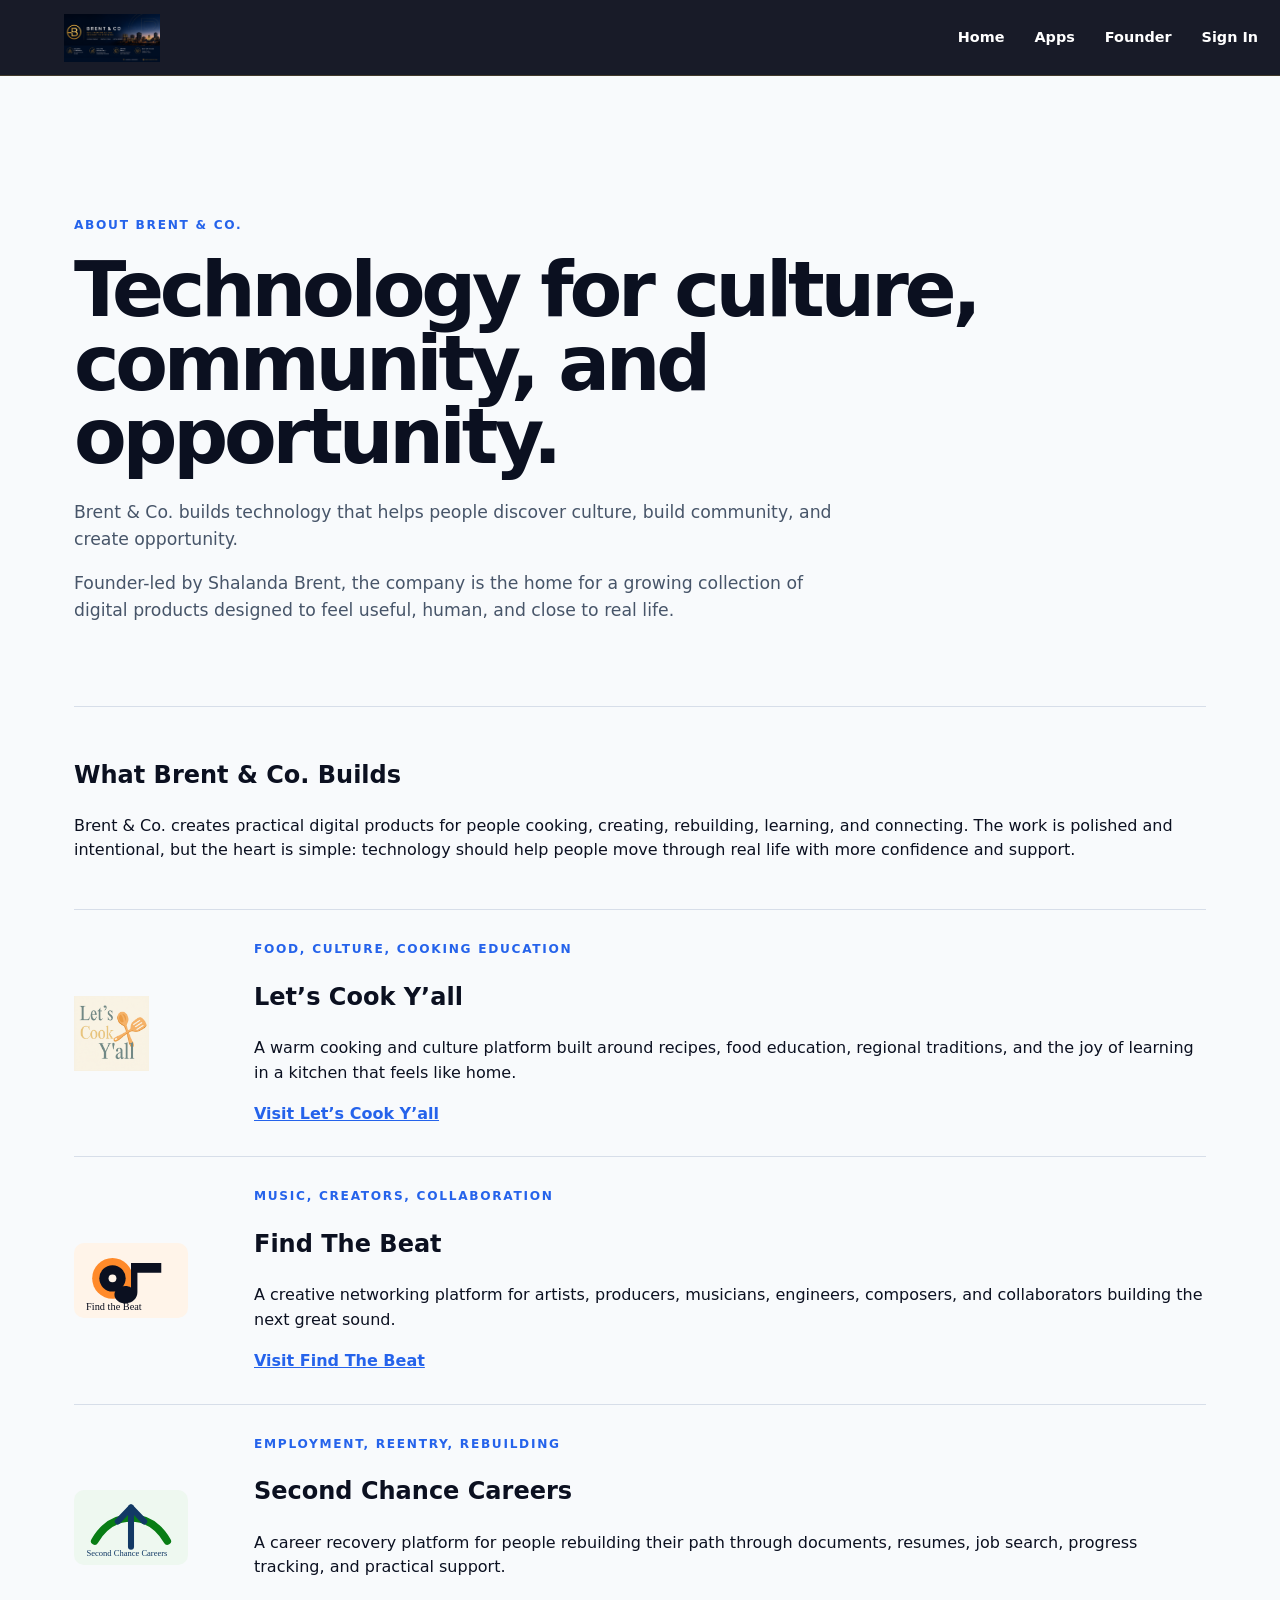
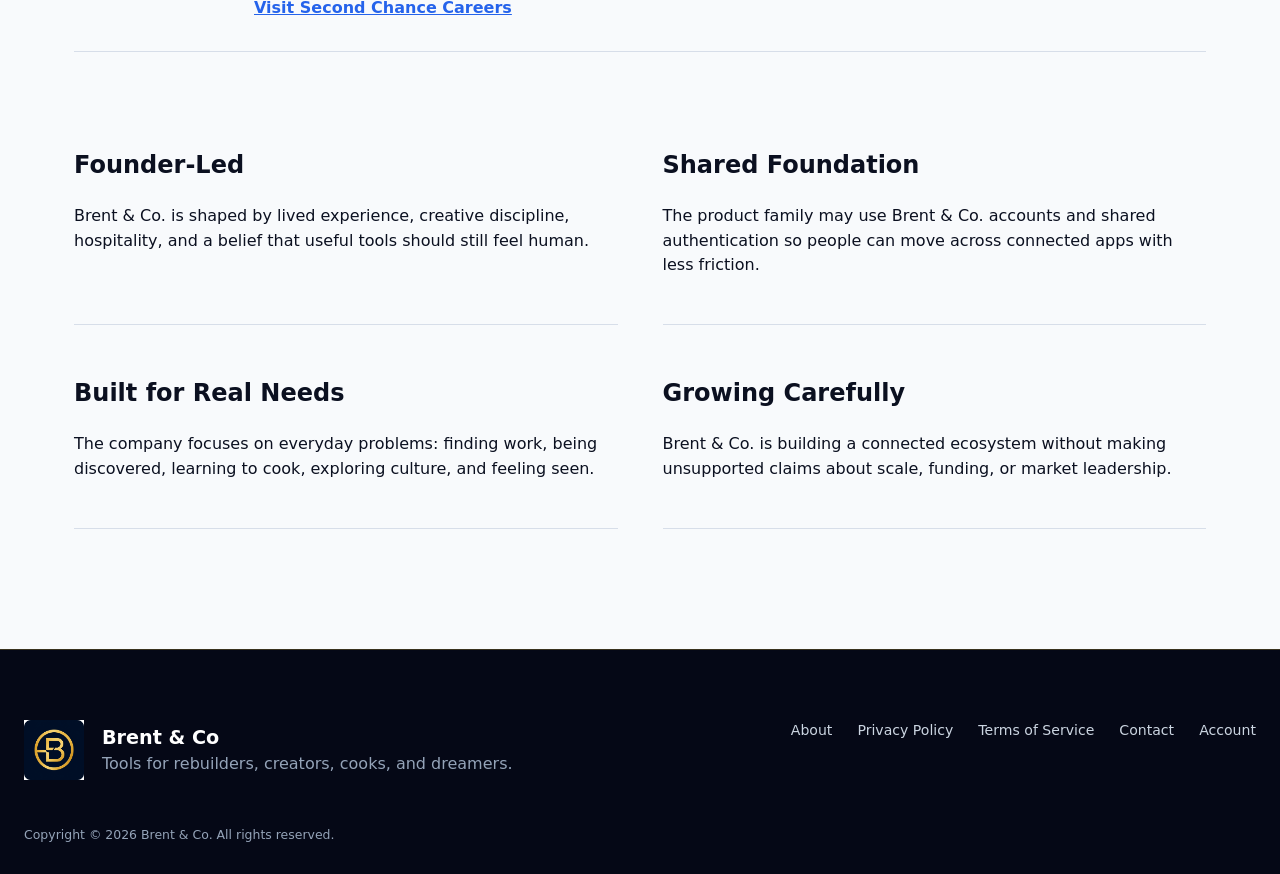
==== commit 86e4ad2c: "Rework Brent and Co product showcase" ====
--- a/about.html
+++ b/about.html
@@ -27,9 +27,9 @@
       </a>
       <nav aria-label="Main navigation">
         <a href="/">Home</a>
-        <a href="/#products">Products</a>
-        <a href="/about" aria-current="page">About</a>
-        <a href="/contact">Contact</a>
+        <a href="/#apps">Apps</a>
+        <a href="/founder">Founder</a>
+        <a href="/login">Sign In</a>
       </nav>
     </header>
 
--- a/styles.css
+++ b/styles.css
@@ -1,13 +1,17 @@
-:root{--navy:#0b1020;--blue:#3b82f6;--aqua:#22d3ee;--black:#050816;--white:#f8fafc;--slate:#94a3b8;--gold:#d4af37;--gold-glow:rgba(212,175,55,.2);--panel:#11182b;--line:rgba(148,163,184,.2);--max:1240px;--shadow:0 24px 70px rgba(0,0,0,.28)}
-*{box-sizing:border-box}html{scroll-behavior:smooth}body{margin:0;background:var(--white);color:var(--navy);font-family:Inter,ui-sans-serif,system-ui,-apple-system,BlinkMacSystemFont,"Segoe UI",sans-serif;line-height:1.65}img{display:block;max-width:100%}a{color:inherit}button,input,textarea{font:inherit}.sr-only{position:absolute;width:1px;height:1px;padding:0;margin:-1px;overflow:hidden;clip:rect(0,0,0,0);white-space:nowrap;border:0}.skip-link{position:fixed;top:10px;left:10px;z-index:999;padding:10px 15px;background:var(--white);color:var(--black);transform:translateY(-150%)}.skip-link:focus{transform:none}a:focus-visible,button:focus-visible,input:focus-visible,textarea:focus-visible{outline:3px solid var(--aqua);outline-offset:4px}
-.site-header{position:sticky;top:0;z-index:50;display:flex;align-items:center;justify-content:space-between;min-height:80px;padding:14px max(24px,calc((100vw - var(--max))/2));background:rgba(5,8,22,.94);border-bottom:1px solid rgba(148,163,184,.12);backdrop-filter:blur(14px);transition:min-height .2s,box-shadow .2s}.site-header.is-scrolled{min-height:66px;box-shadow:0 8px 28px rgba(0,0,0,.22)}.brand img{width:178px;max-height:48px;object-fit:contain}.site-header nav{display:flex;align-items:center;gap:32px}.site-header nav a{position:relative;color:var(--white);font-size:.9rem;font-weight:700;text-decoration:none}.site-header nav a:hover,.site-header nav a[aria-current=page]{color:var(--aqua)}.site-header nav a[aria-current=page]::after{position:absolute;right:0;bottom:-10px;left:0;height:1px;background:var(--gold);content:""}.nav-toggle{display:none;background:transparent;border:0;padding:10px}.nav-toggle span:not(.sr-only){display:block;width:25px;height:2px;margin:5px;background:var(--white)}
-.hero{position:relative;overflow:hidden;display:grid;grid-template-columns:minmax(0,1.45fr) minmax(300px,.55fr);gap:clamp(60px,9vw,150px);align-items:end;min-height:700px;padding:clamp(90px,12vw,160px) max(24px,calc((100vw - var(--max))/2));color:var(--white);background:var(--black)}.hero::before{position:absolute;inset:0;content:"";background:linear-gradient(108deg,rgba(59,130,246,.15),transparent 45%),linear-gradient(180deg,transparent 65%,rgba(34,211,238,.07));pointer-events:none}.hero::after{position:absolute;top:0;left:calc(50% + 50px);width:1px;height:100%;content:"";background:linear-gradient(transparent,var(--gold),transparent);opacity:.28}.hero-copy,.hero-proof{position:relative;z-index:1}.eyebrow{margin:0 0 20px;color:var(--aqua);font-size:.78rem;font-weight:800;letter-spacing:.16em;text-transform:uppercase}.hero h1{max-width:880px;margin:0;font-size:clamp(3.2rem,7vw,7.2rem);font-weight:760;letter-spacing:-.065em;line-height:.94}.hero-lede{max-width:720px;margin:35px 0 0;color:#cbd5e1;font-size:clamp(1.05rem,1.6vw,1.35rem);line-height:1.65}.actions{display:flex;flex-wrap:wrap;gap:14px;margin-top:36px}.button{display:inline-flex;min-height:50px;align-items:center;justify-content:center;padding:12px 24px;border:1px solid var(--blue);background:var(--blue);color:#fff;font-weight:800;text-decoration:none;transition:transform .18s,background .18s,box-shadow .18s}.button:hover{transform:translateY(-2px);background:#2563eb;box-shadow:0 12px 32px rgba(59,130,246,.24)}.button.secondary{border-color:var(--gold);background:transparent;color:var(--white);box-shadow:inset 0 0 0 1px var(--gold-glow)}.button.secondary:hover{background:var(--gold-glow);box-shadow:none}.hero-proof{padding:0 0 8px 26px;border-left:1px solid var(--gold)}.hero-proof>p{margin:0 0 28px;color:#e2e8f0;font-family:Georgia,serif;font-size:1.35rem;line-height:1.4}.hero-proof ol{list-style:none;margin:0;padding:0}.hero-proof li{padding:14px 0;border-top:1px solid var(--line);color:var(--slate);font-size:.88rem}.hero-proof li span{margin-right:13px;color:var(--aqua);font-size:.7rem}
-.statement{padding:65px 24px;background:var(--blue);color:#fff;text-align:center}.statement p{margin:0;font-size:clamp(1.35rem,3vw,2.35rem);letter-spacing:-.03em}.statement strong{font-weight:800}
-.products{max-width:var(--max);margin:auto;padding:clamp(90px,11vw,160px) 24px}.section-heading{display:grid;grid-template-columns:1fr 2fr;gap:30px;align-items:end;margin-bottom:90px}.section-heading .eyebrow{grid-column:1}.section-heading h2{grid-column:1/3;margin:0;font-size:clamp(3rem,7vw,6.5rem);letter-spacing:-.06em;line-height:.95}.section-heading>p:last-child{grid-column:2;max-width:580px;margin:0;color:#475569;font-size:1.1rem}.product{display:grid;grid-template-columns:minmax(0,1.38fr) minmax(280px,.62fr);gap:clamp(35px,7vw,95px);align-items:center;margin:0 0 clamp(110px,15vw,190px)}.product-beat{grid-template-columns:minmax(280px,.65fr) minmax(0,1.35fr)}.product-careers{grid-template-columns:minmax(0,1.55fr) minmax(280px,.45fr);align-items:end}.product-image{position:relative;overflow:hidden;background:var(--navy);box-shadow:var(--shadow)}.product-image::after{position:absolute;inset:0;border:1px solid rgba(248,250,252,.12);content:"";pointer-events:none}.product-image img{width:100%;aspect-ratio:16/10;object-fit:cover;object-position:top;transition:transform .35s}.product-image:hover img{transform:scale(1.015)}.product-number{margin-bottom:32px;padding-bottom:14px;border-bottom:1px solid var(--gold);color:#64748b;font-size:.75rem;letter-spacing:.12em}.product-logo{width:auto;height:62px;max-width:210px;margin-bottom:28px;object-fit:contain;object-position:left}.product-copy h3{margin:0 0 20px;font-size:clamp(2rem,4vw,3.7rem);letter-spacing:-.045em;line-height:1.02}.product-copy p{margin:0 0 28px;color:#475569;font-size:1.05rem}.text-link{display:inline-flex;gap:10px;align-items:center;padding-bottom:5px;border-bottom:1px solid var(--gold);color:var(--navy);font-weight:800;text-decoration:none}.text-link:hover{color:var(--blue)}
-.founder-band{display:grid;grid-template-columns:minmax(300px,.8fr) minmax(0,1.2fr);min-height:680px;background:var(--navy);color:var(--white)}.founder-portrait{position:relative;overflow:hidden;min-height:560px}.founder-portrait::after{position:absolute;right:0;bottom:0;width:1px;height:72%;background:linear-gradient(transparent,var(--gold));content:""}.founder-portrait img{width:100%;height:100%;object-fit:cover;object-position:center top;filter:saturate(.8) contrast(1.05)}.founder-copy{align-self:center;max-width:720px;padding:80px clamp(35px,8vw,120px)}.founder-copy h2{margin:0 0 30px;font-size:clamp(2.7rem,5vw,5rem);letter-spacing:-.055em;line-height:1}.founder-copy>p:not(.eyebrow):not(.founder-name){color:#cbd5e1;font-size:1.12rem}.founder-name{margin:35px 0 28px;color:var(--white);font-weight:700}.founder-name span{display:inline-block;width:35px;height:1px;margin-right:10px;vertical-align:middle;background:var(--gold)}.founder-copy .text-link{color:var(--white)}.contact-cta{padding:clamp(90px,12vw,150px) 24px;background:var(--white);text-align:center}.contact-cta h2{margin:0 0 34px;font-size:clamp(2.7rem,6vw,5.8rem);letter-spacing:-.055em;line-height:1}
-.site-footer{display:grid;grid-template-columns:1fr 1.5fr;gap:50px;padding:70px max(24px,calc((100vw - var(--max))/2)) 32px;background:var(--black);color:var(--slate);border-top:1px solid var(--gold-glow)}.footer-mark{display:flex;gap:16px;align-items:center}.footer-mark img{width:55px;height:55px;object-fit:cover}.footer-mark strong,.footer-mark span{display:block}.footer-mark strong{color:var(--white);font-size:1.15rem}.footer-mark span{font-size:.86rem}.footer-links{display:flex;flex-wrap:wrap;gap:12px 25px;justify-content:flex-end}.footer-links a{color:#cbd5e1;text-decoration:none;font-size:.9rem}.footer-links a:hover{color:var(--aqua)}.site-footer>p{grid-column:1/3;margin:25px 0 0;padding-top:25px;border-top:1px solid var(--line);font-size:.8rem}
-.reveal{opacity:0;transform:translateY(22px);transition:opacity .65s,transform .65s}.reveal.is-visible{opacity:1;transform:none}
-/* Shared interior pages */
-.legal-page,.founder-page,.contact-page{background:var(--white)}.legal-shell,.founder-page,.contact-shell{max-width:var(--max);margin:auto;padding:80px 24px 120px}.legal-hero,.founder-hero,.contact-hero{padding:70px 0;border-bottom:1px solid var(--line)}.legal-hero h1,.founder-hero h1,.contact-hero h1{max-width:1000px;margin:0 0 25px;font-size:clamp(3rem,6vw,6rem);letter-spacing:-.055em;line-height:1}.legal-hero>p:not(.eyebrow),.contact-hero>p:not(.eyebrow){max-width:760px;color:#475569;font-size:1.1rem}.legal-card,.legal-grid article,.product-list article,.contact-card,.founder-section,.founder-statement,.founder-mission,.founder-split article,.portfolio-grid a,.timeline-grid article,.mv-card{padding:30px 0;border-bottom:1px solid var(--line);background:transparent}.legal-card h2,.legal-grid h2,.product-list h2,.contact-card h2{margin-top:0}.legal-grid,.timeline-grid,.mv-grid,.portfolio-grid,.founder-split{display:grid;grid-template-columns:repeat(2,1fr);gap:0 50px;margin-top:45px}.product-list article{display:grid;grid-template-columns:150px 1fr;gap:35px;align-items:center}.product-list img{max-height:80px}.product-list a,.legal-shell a{font-weight:700;color:#2563eb}.founder-hero{display:grid;grid-template-columns:minmax(280px,.65fr) 1fr;gap:70px;align-items:center}.founder-portrait-card{position:relative}.founder-seal{display:flex;align-items:center;gap:12px;padding:14px;border-left:2px solid var(--gold)}.founder-seal img{width:48px;height:48px}.founder-hero h2{color:#475569}.founder-badges,.bc-founder-tags{display:flex;gap:8px;flex-wrap:wrap}.founder-badges span,.bc-founder-tags span,.pill{padding:6px 11px;border:1px solid var(--gold);color:var(--navy);font-size:.78rem;font-weight:800}.founder-statement blockquote{margin:0;color:var(--navy);font-family:Georgia,serif;font-size:clamp(1.5rem,3vw,2.3rem)}.value-list>div{padding:15px 0;border-top:1px solid var(--line)}.portfolio-grid a{text-decoration:none}.portfolio-grid img{height:60px;margin-bottom:20px}.portfolio-grid strong,.portfolio-grid span{display:block}.portfolio-grid span{color:#64748b;font-size:.75rem;text-transform:uppercase}.contact-list{display:grid;gap:12px}.press-card ul{padding-left:20px}.auth-page{min-height:100vh;background:var(--navy);color:var(--white)}.auth-shell{max-width:650px;margin:auto;padding:90px 24px}.auth-card{padding:36px;border:1px solid var(--line);background:var(--black);box-shadow:var(--shadow)}.auth-card h1,.auth-card h2{color:var(--white)}.auth-card p{color:#cbd5e1}.auth-form{display:grid;gap:18px}.auth-form label{display:grid;gap:7px;font-weight:700}.auth-form input,input,textarea{width:100%;min-height:48px;padding:10px 13px;border:1px solid #64748b;background:#fff;color:var(--navy)}
-@media(max-width:800px){.site-header{min-height:70px;padding-inline:18px}.brand img{width:145px}.site-header:not(.mobile-header) nav{gap:12px;flex-wrap:wrap;justify-content:flex-end}.site-header:not(.mobile-header) nav a{font-size:.76rem}.nav-toggle{display:block}.mobile-header nav{position:absolute;top:100%;right:0;left:0;display:none;align-items:stretch;gap:0;padding:8px 24px 20px;background:var(--black);border-bottom:1px solid var(--line)}.mobile-header nav.is-open{display:grid}.mobile-header nav a{min-height:48px;padding:13px 0;border-bottom:1px solid var(--line)}.site-header nav a[aria-current=page]::after{display:none}.hero{grid-template-columns:1fr;gap:55px;min-height:auto;padding-top:100px}.hero::after{display:none}.hero h1{font-size:clamp(3rem,14vw,5rem)}.hero-proof{max-width:410px}.section-heading{display:block;margin-bottom:60px}.section-heading h2{margin-bottom:20px}.section-heading>p:last-child{max-width:none}.product,.product-beat,.product-careers{display:flex;flex-direction:column;align-items:stretch;margin-bottom:105px}.product-beat .product-copy{order:2}.product-beat .product-image{order:1}.product-image img{aspect-ratio:4/3}.product-logo{height:52px}.founder-band{grid-template-columns:1fr}.founder-portrait{min-height:480px}.founder-copy{padding:65px 24px}.site-footer{grid-template-columns:1fr}.footer-links{justify-content:flex-start}.site-footer>p{grid-column:1}.legal-grid,.timeline-grid,.mv-grid,.portfolio-grid,.founder-split,.founder-hero{grid-template-columns:1fr}.product-list article{grid-template-columns:1fr}.founder-hero{gap:35px}.legal-shell,.founder-page,.contact-shell{padding-top:45px}}
-@media(prefers-reduced-motion:reduce){html{scroll-behavior:auto}.reveal{opacity:1;transform:none;transition:none}.button,.product-image img{transition:none}}
+:root{--navy:#0b1020;--blue:#3b82f6;--aqua:#22d3ee;--black:#050816;--white:#f8fafc;--slate:#94a3b8;--gold:#d4af37;--line:rgba(148,163,184,.22);--max:1320px}
+*{box-sizing:border-box}html{scroll-behavior:smooth}body{margin:0;background:var(--black);color:var(--white);font-family:Inter,ui-sans-serif,system-ui,-apple-system,BlinkMacSystemFont,"Segoe UI",sans-serif;line-height:1.55}img{display:block;max-width:100%}a{color:inherit}button,input,textarea{font:inherit}.sr-only{position:absolute;width:1px;height:1px;padding:0;margin:-1px;overflow:hidden;clip:rect(0,0,0,0);white-space:nowrap;border:0}.skip-link{position:fixed;top:10px;left:10px;z-index:9999;padding:10px 16px;background:#fff;color:#050816;transform:translateY(-150%)}.skip-link:focus{transform:none}a:focus-visible,button:focus-visible,input:focus-visible,textarea:focus-visible{outline:3px solid var(--aqua);outline-offset:4px}
+.site-header{position:sticky;top:0;z-index:100;display:flex;align-items:center;justify-content:space-between;min-height:76px;padding:12px max(22px,calc((100vw - var(--max))/2));background:rgba(5,8,22,.92);border-bottom:1px solid rgba(212,175,55,.22);backdrop-filter:blur(15px);transition:min-height .2s,box-shadow .2s}.site-header.is-scrolled{min-height:64px;box-shadow:0 14px 35px rgba(0,0,0,.35)}.brand img{width:180px;max-height:48px;object-fit:contain}.site-header nav{display:flex;align-items:center;gap:30px}.site-header nav a{color:#fff;font-size:.9rem;font-weight:800;text-decoration:none}.site-header nav a:hover,.site-header nav a[aria-current=page]{color:var(--aqua)}.nav-signin{padding:9px 16px;border:1px solid var(--gold)}.nav-toggle{display:none;padding:10px;border:0;background:none}.nav-toggle span:not(.sr-only){display:block;width:26px;height:2px;margin:5px;background:#fff}
+.world-hero{position:relative;display:grid;grid-template-columns:minmax(0,.9fr) minmax(520px,1.1fr);gap:clamp(45px,6vw,100px);align-items:center;min-height:calc(100vh - 76px);overflow:hidden;padding:clamp(70px,9vw,120px) max(24px,calc((100vw - var(--max))/2)) 105px;background:radial-gradient(circle at 75% 38%,rgba(59,130,246,.2),transparent 34%),linear-gradient(135deg,#050816 0%,#0b1020 63%,#11122a 100%)}.world-hero::before{position:absolute;inset:0;content:"";opacity:.25;background-image:linear-gradient(rgba(255,255,255,.045) 1px,transparent 1px),linear-gradient(90deg,rgba(255,255,255,.045) 1px,transparent 1px);background-size:42px 42px;mask-image:linear-gradient(to right,black,transparent 78%)}.world-hero::after{position:absolute;top:0;right:9%;width:1px;height:100%;content:"";background:linear-gradient(transparent,var(--gold),transparent);opacity:.3}.hero-copy,.hero-world,.hero-scroll{position:relative;z-index:2}.hero-kicker{margin:0 0 25px;color:var(--gold);font-size:.78rem;font-weight:900;letter-spacing:.28em;text-transform:uppercase}.hero-copy h1{max-width:760px;margin:0;font-size:clamp(3.7rem,7vw,7.7rem);font-weight:850;letter-spacing:-.075em;line-height:.86}.hero-copy h1 em{display:block;color:var(--aqua);font-family:Georgia,serif;font-weight:400}.hero-copy>p:last-of-type{max-width:620px;margin:32px 0 0;color:#cbd5e1;font-size:clamp(1.05rem,1.5vw,1.3rem)}.actions{display:flex;flex-wrap:wrap;gap:14px;margin-top:34px}.button{display:inline-flex;min-height:52px;align-items:center;justify-content:center;gap:12px;padding:12px 24px;border:1px solid var(--blue);background:var(--blue);color:#fff;font-weight:850;text-decoration:none;transition:transform .2s,box-shadow .2s,background .2s}.button:hover{transform:translateY(-3px);background:#2563eb;box-shadow:0 15px 35px rgba(59,130,246,.28)}.button.secondary{border-color:var(--gold);background:transparent}.button.secondary:hover{background:rgba(212,175,55,.12);box-shadow:none}.hero-world{height:590px;perspective:1200px}.hero-shot{position:absolute;overflow:hidden;margin:0;border:1px solid rgba(255,255,255,.2);background:#111827;box-shadow:0 35px 80px rgba(0,0,0,.52)}.hero-shot img{width:100%;height:100%;object-fit:cover;object-position:top}.hero-shot-cook{top:0;right:0;width:76%;height:51%;transform:rotate(3deg)}.hero-shot-beat{bottom:8%;left:0;width:67%;height:50%;transform:rotate(-4deg)}.hero-shot-career{right:1%;bottom:0;width:47%;height:39%;transform:rotate(4deg)}.hero-stamp{position:absolute;top:39%;left:47%;z-index:3;display:grid;width:112px;height:112px;place-content:center;border:2px solid var(--gold);border-radius:50%;background:var(--black);color:#fff;font-family:Georgia,serif;font-size:2.7rem;line-height:.75;text-align:center;transform:rotate(-7deg)}.hero-stamp span{color:var(--gold);font-family:Inter,sans-serif;font-size:.62rem;font-weight:900;letter-spacing:.12em;text-transform:uppercase}.hero-scroll{position:absolute;bottom:30px;left:max(24px,calc((100vw - var(--max))/2));color:var(--slate);font-size:.8rem;font-weight:800;letter-spacing:.09em;text-decoration:none;text-transform:uppercase}.hero-scroll span{margin-left:10px;color:var(--aqua)}
+.app-run{display:flex;align-items:center;justify-content:space-around;gap:20px;overflow:hidden;padding:18px 24px;background:var(--aqua);color:var(--black);font-size:.82rem;font-weight:950;letter-spacing:.2em;white-space:nowrap}.app-run i{width:6px;height:6px;border-radius:50%;background:var(--black)}
+.apps{overflow:hidden}.app-feature{position:relative;min-height:900px;padding:clamp(90px,10vw,150px) max(24px,calc((100vw - var(--max))/2));}.feature-copy{position:relative;z-index:5;max-width:510px}.feature-index{display:block;margin-bottom:22px;font-size:.76rem;font-weight:950;letter-spacing:.22em}.feature-logo{width:auto;max-width:230px;height:72px;object-fit:contain;object-position:left;margin-bottom:30px}.feature-copy h3{margin:0 0 32px;font-size:clamp(2.4rem,4.5vw,5rem);font-weight:800;letter-spacing:-.06em;line-height:.96}.feature-cta{display:inline-flex;align-items:center;gap:14px;padding-bottom:8px;border-bottom:2px solid currentColor;font-weight:900;text-decoration:none}.feature-cta:hover{color:#fff;transform:translateX(4px)}.visual{position:absolute;overflow:hidden;margin:0;box-shadow:0 28px 70px rgba(0,0,0,.35)}.visual img{width:100%;height:100%;object-fit:cover;object-position:top}.visual figcaption{position:absolute;right:0;bottom:0;left:0;padding:11px 14px;background:rgba(5,8,22,.9);color:#fff;font-size:.72rem;font-weight:850;letter-spacing:.05em}
+.cook-feature{display:grid;grid-template-columns:.55fr 1.45fr;gap:70px;align-items:center;background:linear-gradient(135deg,#fff2d7 0%,#f9d7b1 55%,#f6a35e 100%);color:#2a130d}.cook-feature::before{position:absolute;left:-5%;bottom:-10%;content:"Y’ALL";color:rgba(122,35,18,.08);font-size:32vw;font-weight:950;letter-spacing:-.1em;line-height:.7}.cook-logo{height:105px}.cook-collage{position:relative;min-height:650px}.visual-cuisine{top:0;right:0;width:78%;height:58%;transform:rotate(2deg)}.visual-kids{bottom:0;left:0;width:59%;height:49%;transform:rotate(-3deg)}.visual-pantry{right:3%;bottom:2%;width:48%;height:42%;transform:rotate(3deg)}.cook-feature .feature-index{color:#a23d25}.cook-feature .feature-cta{color:#9f2f20}
+.beat-feature{display:grid;grid-template-columns:1.35fr .65fr;gap:80px;align-items:center;background:radial-gradient(circle at 17% 48%,#321764 0%,#160a32 40%,#080512 75%);color:#fff}.beat-feature::before{position:absolute;inset:0;content:"";background:linear-gradient(120deg,rgba(255,179,0,.14),transparent 35%),linear-gradient(300deg,rgba(255,65,118,.16),transparent 35%)}.beat-stage{position:relative;min-height:650px}.beat-type{position:absolute;top:-70px;left:-20px;color:rgba(255,255,255,.045);font-size:11vw;font-weight:950;letter-spacing:-.09em;line-height:.68}.visual-beat-main{top:0;left:3%;width:69%;height:54%;transform:rotate(-2deg)}.visual-beat-map{right:0;bottom:2%;width:65%;height:49%;transform:rotate(3deg)}.visual-beat-search{bottom:0;left:0;width:42%;height:42%;transform:rotate(-4deg)}.beat-logo{filter:invert(1);height:84px;max-width:280px}.beat-feature .feature-index{color:#ffb800}.light-link{color:var(--aqua)}
+.career-feature{display:grid;grid-template-columns:.6fr 1.4fr;gap:80px;align-items:center;min-height:880px;background:linear-gradient(120deg,#d7f8ea 0%,#a9ead8 50%,#7edac5 100%);color:#063a35}.career-feature::after{position:absolute;top:0;right:0;width:30%;height:100%;content:"";background:linear-gradient(90deg,transparent,rgba(255,255,255,.3))}.career-logo{height:90px;max-width:270px}.career-feature .feature-index{color:#137b70}.career-link{color:#075e56}.career-collage{position:relative;z-index:2;min-height:620px}.visual-career-path{top:0;left:0;width:72%;height:58%;transform:rotate(-2deg)}.visual-career-docs{right:0;bottom:0;width:65%;height:52%;transform:rotate(3deg)}.career-word{position:absolute;right:-4%;bottom:-6%;z-index:-1;color:rgba(6,58,53,.09);font-size:10vw;font-weight:950;letter-spacing:-.09em;line-height:.7}
+.founder-band{display:grid;grid-template-columns:.85fr 1.15fr;min-height:720px;background:var(--navy);color:#fff}.founder-portrait{position:relative;overflow:hidden;min-height:600px;background:#0e1730}.founder-portrait::before{position:absolute;inset:8% 8% 0;z-index:1;border:1px solid var(--gold);content:""}.founder-portrait img{position:relative;z-index:2;width:100%;height:100%;object-fit:cover;object-position:center top;filter:saturate(.95) contrast(1.05)}.founder-copy{align-self:center;max-width:760px;padding:80px clamp(35px,8vw,130px)}.founder-script{margin:0 0 14px;color:var(--gold);font-family:Georgia,serif;font-size:1.5rem;font-style:italic}.founder-copy h2{margin:0 0 28px;font-size:clamp(3rem,5.5vw,6rem);letter-spacing:-.065em;line-height:.9}.founder-copy>p:not(.founder-script){max-width:620px;margin-bottom:35px;color:#cbd5e1;font-size:1.12rem}.account-band{display:grid;grid-template-columns:150px 1fr auto;gap:50px;align-items:center;padding:70px max(24px,calc((100vw - var(--max))/2));background:var(--gold);color:#161006}.account-mark{display:grid;width:115px;height:115px;place-content:center;border:2px solid #161006;border-radius:50%;font-family:Georgia,serif;font-size:2.5rem}.account-band h2{margin:0;font-size:clamp(2.4rem,4vw,4.6rem);letter-spacing:-.055em;line-height:.92}.account-band p{max-width:640px;margin:16px 0 0;font-weight:650}.account-button{border-color:#161006;background:#161006}.account-button:hover{background:var(--navy)}
+.site-footer{display:grid;grid-template-columns:1fr 1.4fr;gap:45px;padding:70px max(24px,calc((100vw - var(--max))/2)) 30px;background:var(--black);color:var(--slate);border-top:1px solid rgba(212,175,55,.25)}.footer-brand,.footer-mark{display:flex;gap:18px;align-items:center}.footer-brand img,.footer-mark img{width:60px;height:60px;object-fit:cover}.footer-brand strong,.footer-brand span,.footer-mark strong,.footer-mark span{display:block}.footer-brand strong,.footer-mark strong{color:#fff;font-size:1.2rem}.footer-links,.footer-apps{display:flex;flex-wrap:wrap;gap:12px 25px;justify-content:flex-end}.footer-links a,.footer-apps a{color:#cbd5e1;text-decoration:none;font-size:.88rem}.footer-links a:hover,.footer-apps a:hover{color:var(--aqua)}.footer-apps{grid-column:1/3;padding-top:25px;border-top:1px solid var(--line)}.site-footer>p{grid-column:1/3;margin:0;font-size:.78rem}.reveal{opacity:0;transform:translateY(25px);transition:opacity .7s,transform .7s}.reveal.is-visible{opacity:1;transform:none}
+/* Interior, legal, account and authentication pages */
+body:not(.home-page){background:var(--white);color:var(--navy)}.legal-shell,.founder-page,.contact-shell{max-width:1180px;margin:auto;padding:75px 24px 120px}.legal-hero,.founder-hero,.contact-hero{padding:65px 0;border-bottom:1px solid #d7dee9}.legal-hero h1,.founder-hero h1,.contact-hero h1{max-width:950px;margin:0 0 25px;font-size:clamp(3rem,6vw,5.8rem);letter-spacing:-.055em;line-height:.96}.eyebrow{margin:0 0 18px;color:#2563eb;font-size:.76rem;font-weight:900;letter-spacing:.14em;text-transform:uppercase}.legal-hero>p:not(.eyebrow),.contact-hero>p:not(.eyebrow){max-width:760px;color:#475569;font-size:1.08rem}.legal-card,.legal-grid article,.product-list article,.contact-card,.founder-section,.founder-statement,.founder-split article,.portfolio-grid a{padding:30px 0;border-bottom:1px solid #d7dee9}.legal-grid,.portfolio-grid,.founder-split{display:grid;grid-template-columns:repeat(2,1fr);gap:0 45px;margin-top:45px}.product-list article{display:grid;grid-template-columns:150px 1fr;gap:30px;align-items:center}.product-list img,.portfolio-grid img{max-height:75px}.product-list a,.legal-shell a{font-weight:800;color:#2563eb}.founder-hero{display:grid;grid-template-columns:minmax(280px,.65fr) 1fr;gap:65px;align-items:center}.founder-seal{padding:12px 0;border-left:2px solid var(--gold)}.founder-hero-copy p{color:#475569}.founder-statement h2,.founder-section h2{font-size:clamp(2rem,4vw,3.8rem);letter-spacing:-.04em}.portfolio-grid a{text-decoration:none}.portfolio-grid strong{display:block}.contact-list{display:grid;gap:12px}.auth-page{min-height:100vh;background:var(--navy)!important;color:#fff!important}.auth-shell{max-width:650px;margin:auto;padding:90px 24px}.auth-card{padding:36px;border:1px solid var(--line);background:var(--black);box-shadow:0 25px 70px rgba(0,0,0,.35)}.auth-card h1,.auth-card h2{color:#fff}.auth-card p{color:#cbd5e1}.auth-form{display:grid;gap:18px}.auth-form label{display:grid;gap:7px;font-weight:700}.auth-form input,input,textarea{width:100%;min-height:48px;padding:10px 13px;border:1px solid #64748b;background:#fff;color:var(--navy)}
+@media(max-width:980px){.world-hero{grid-template-columns:1fr;min-height:auto}.hero-world{height:540px}.app-feature{min-height:auto}.cook-feature,.beat-feature,.career-feature{grid-template-columns:1fr}.beat-stage{order:2}.beat-feature .feature-copy{order:1}.account-band{grid-template-columns:110px 1fr}.account-band .button{grid-column:2;justify-self:start}.feature-copy{max-width:720px}.cook-collage,.beat-stage,.career-collage{min-height:620px}}
+@media(max-width:760px){.site-header{min-height:68px;padding-inline:18px}.brand img{width:145px}.site-header:not(.mobile-header) nav{gap:10px;flex-wrap:wrap;justify-content:flex-end}.site-header:not(.mobile-header) nav a{font-size:.72rem}.nav-toggle{display:block}.mobile-header nav{position:absolute;top:100%;right:0;left:0;display:none;align-items:stretch;gap:0;padding:8px 22px 20px;background:var(--black);border-bottom:1px solid var(--line)}.mobile-header nav.is-open{display:grid}.mobile-header nav a{min-height:48px;padding:13px 0;border-bottom:1px solid var(--line)}.nav-signin{border:0}.world-hero{padding-top:75px}.hero-copy h1{font-size:clamp(3.2rem,15vw,5.5rem)}.hero-world{height:390px}.hero-shot-cook{width:82%;height:49%}.hero-shot-beat{width:75%;height:51%}.hero-shot-career{width:53%;height:38%}.hero-stamp{width:82px;height:82px;font-size:2rem}.app-run{justify-content:flex-start}.app-feature{padding-block:85px}.feature-copy h3{font-size:clamp(2.4rem,11vw,4.5rem)}.cook-collage,.beat-stage,.career-collage{min-height:500px}.visual-cuisine{width:88%;height:49%}.visual-kids{width:67%;height:42%}.visual-pantry{width:56%;height:39%}.visual-beat-main{width:82%;height:48%}.visual-beat-map{width:74%;height:45%}.visual-beat-search{width:47%;height:37%}.visual-career-path{width:84%;height:50%}.visual-career-docs{width:76%;height:47%}.founder-band{grid-template-columns:1fr}.founder-portrait{min-height:500px}.founder-copy{padding:70px 24px}.account-band{grid-template-columns:1fr;gap:28px}.account-mark{width:82px;height:82px}.account-band .button{grid-column:1}.site-footer{grid-template-columns:1fr}.footer-links,.footer-apps{justify-content:flex-start}.footer-apps,.site-footer>p{grid-column:1}.legal-grid,.portfolio-grid,.founder-split,.founder-hero{grid-template-columns:1fr}.product-list article{grid-template-columns:1fr}}
+@media(max-width:460px){.hero-world{height:320px}.cook-collage,.beat-stage,.career-collage{min-height:410px}.visual figcaption{font-size:.61rem}.feature-logo{height:60px}.cook-logo{height:82px}.site-header:not(.mobile-header) nav a:nth-child(2){display:none}}
+@media(prefers-reduced-motion:reduce){html{scroll-behavior:auto}.reveal{opacity:1;transform:none;transition:none}.button{transition:none}}
